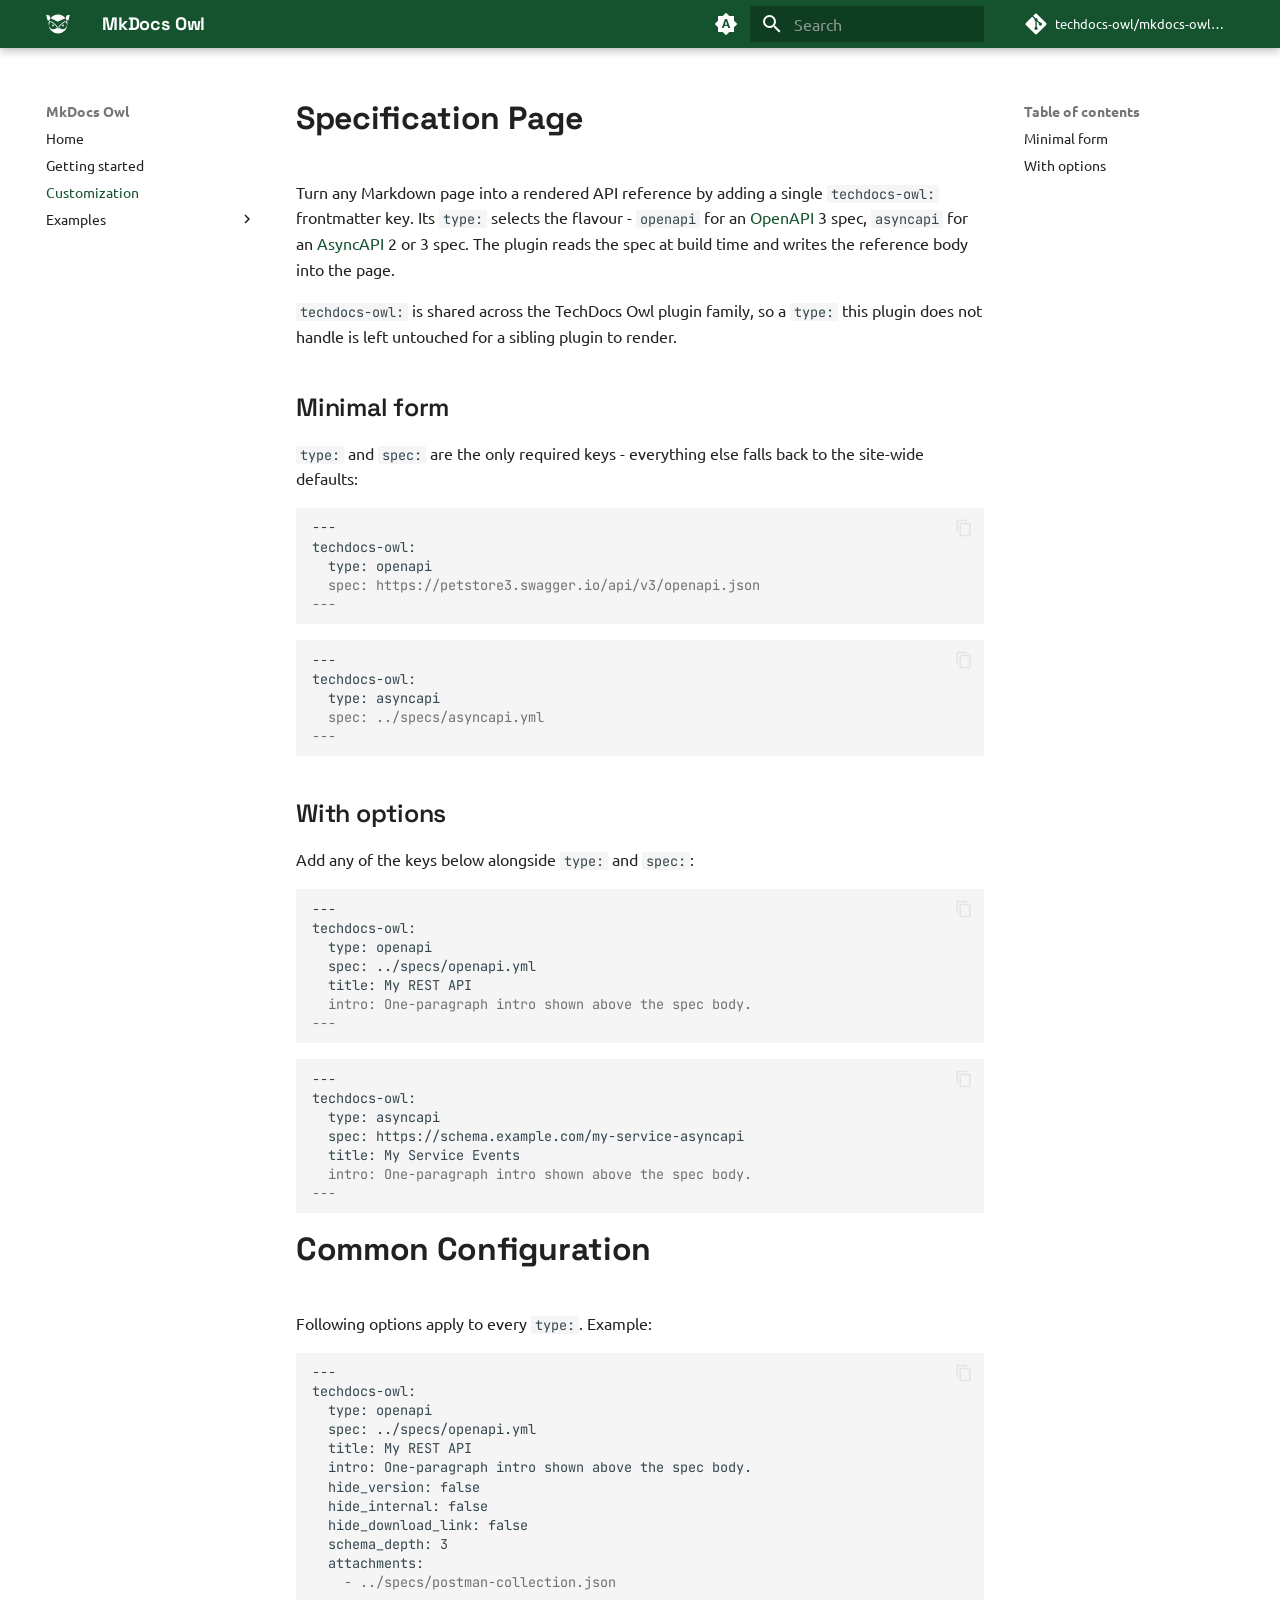
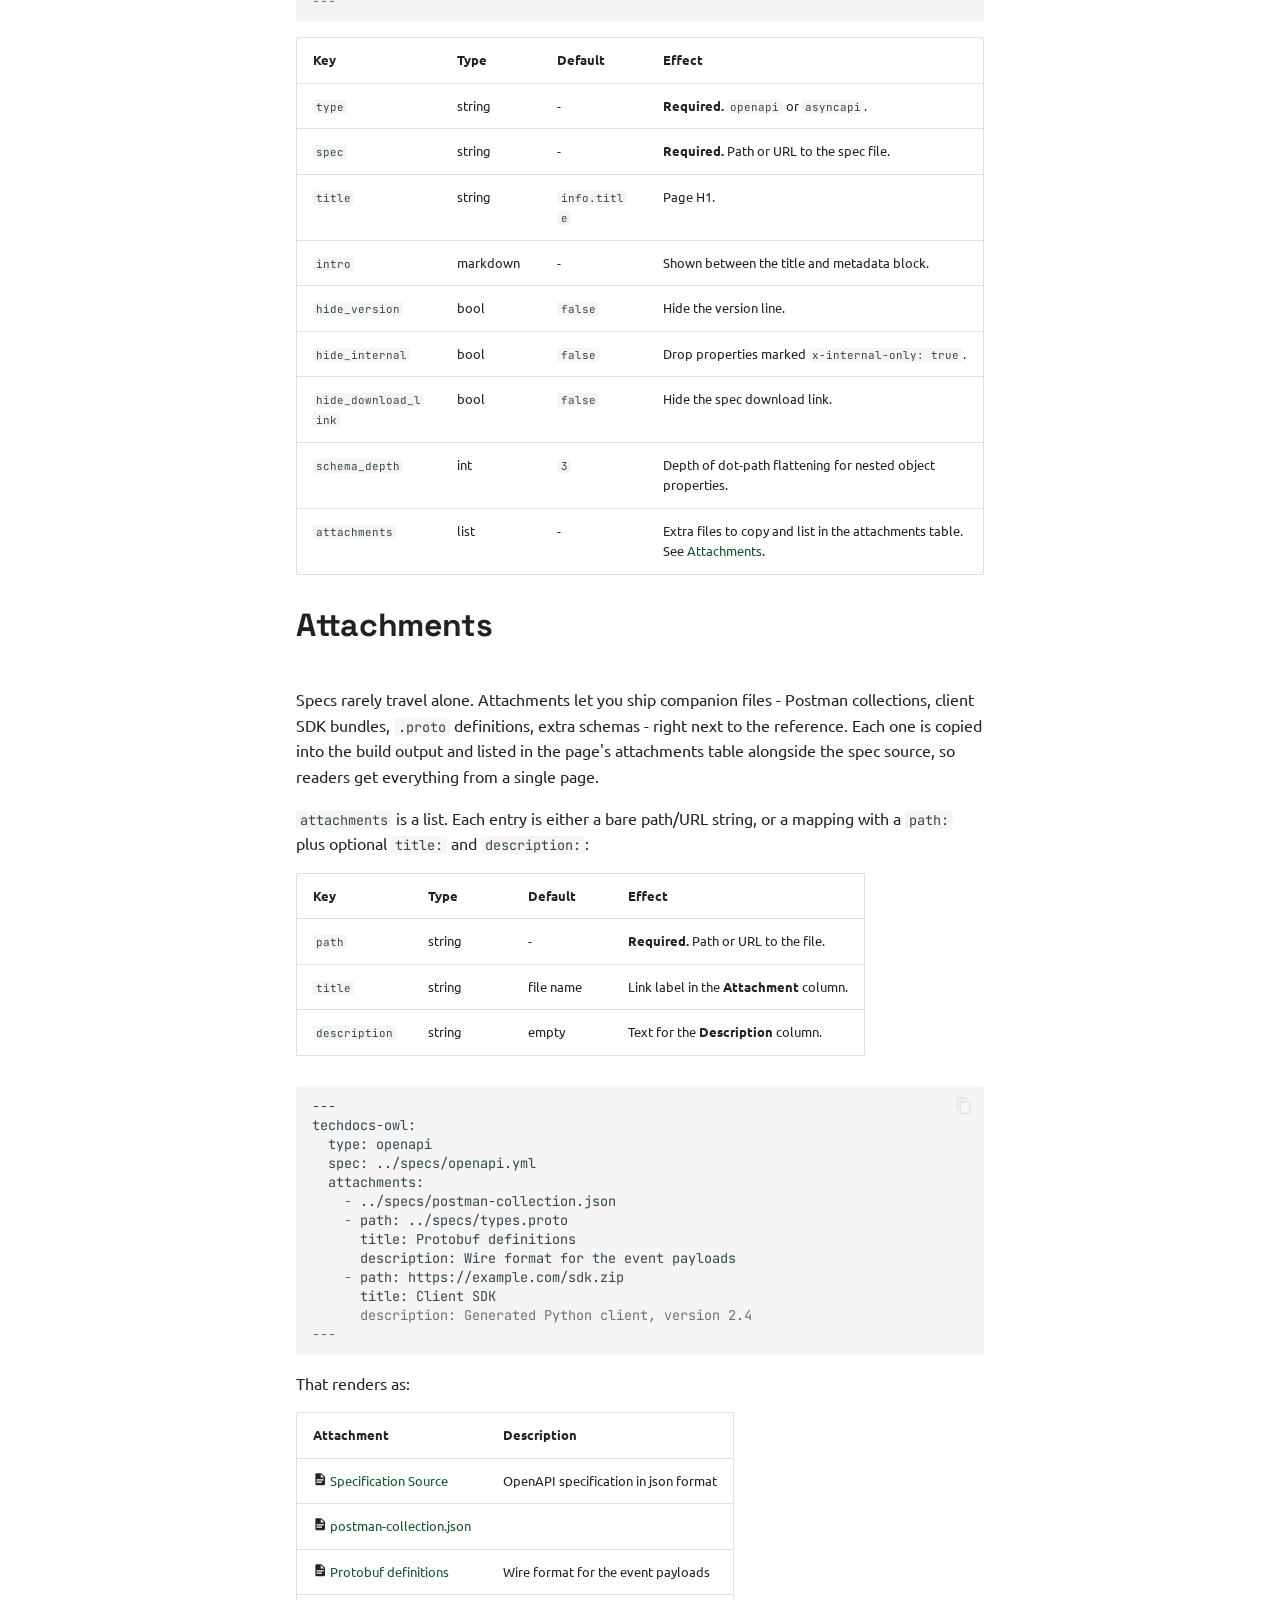
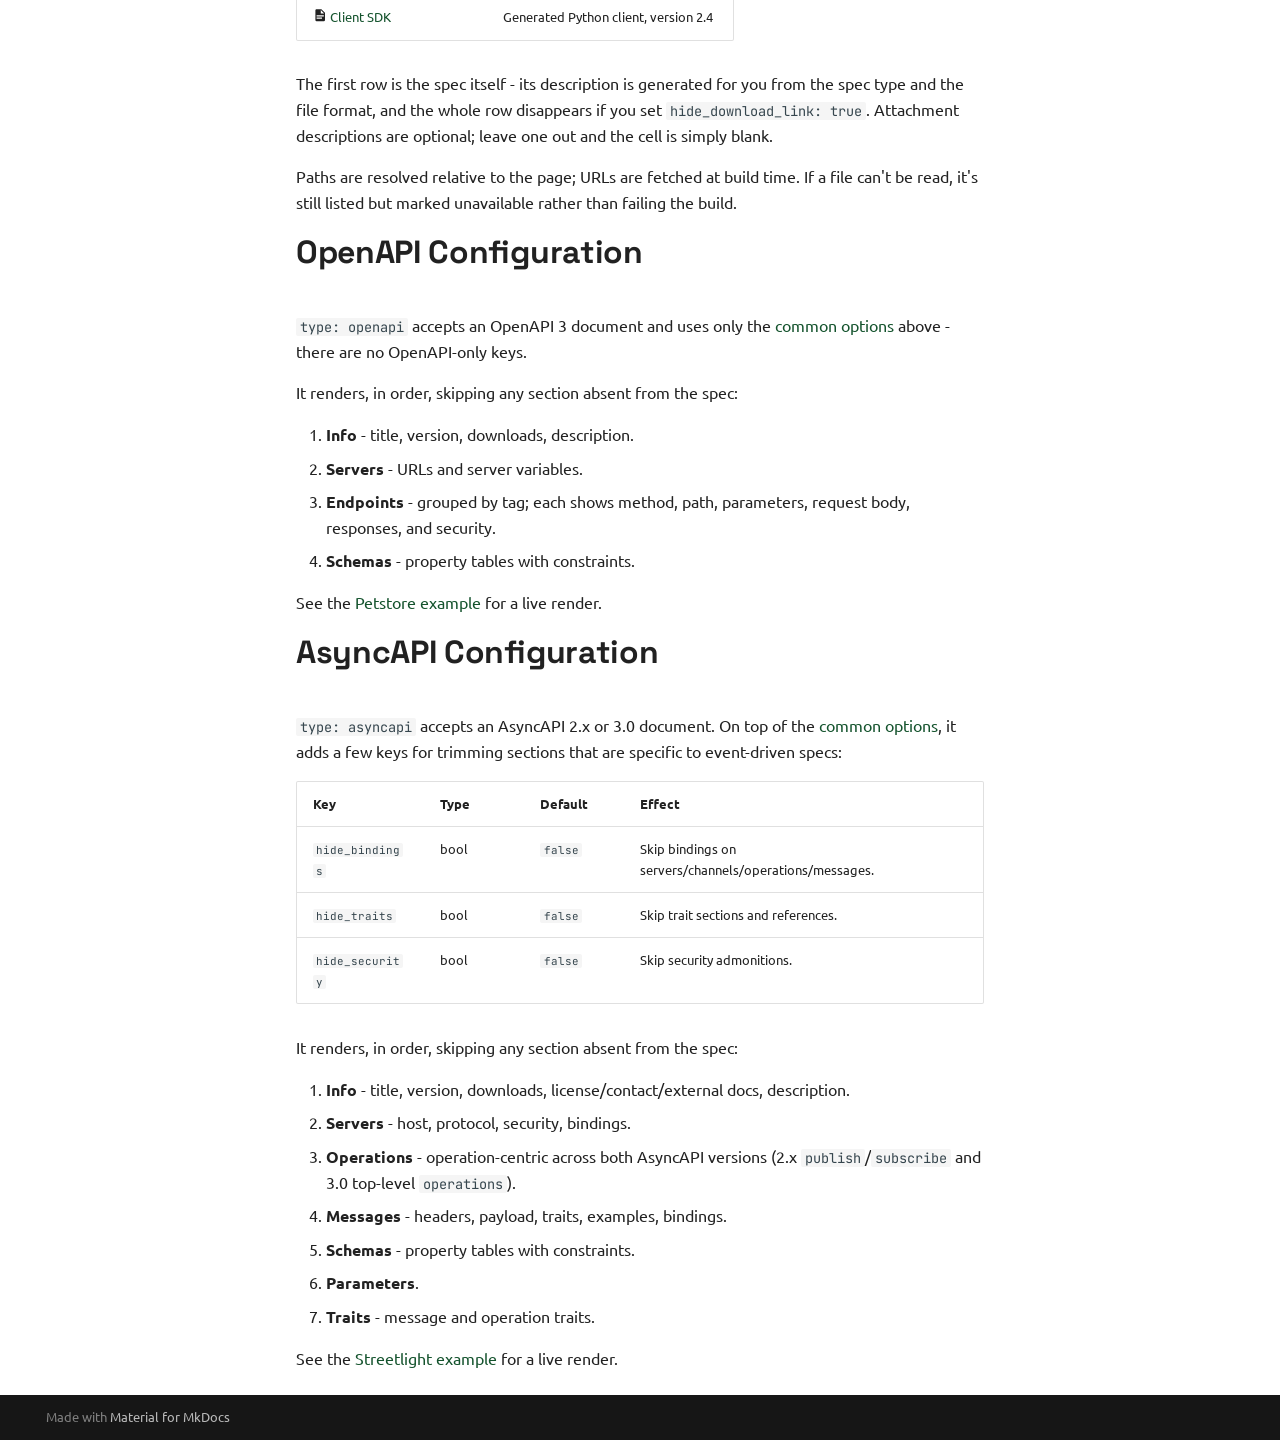
==== customization/index.html @ b9779c20 "Deployed 8db5f52 with MkDocs version: 1.6.1" ====
<!doctype html>
<html lang="en" class="no-js">
  <head>
    
      <meta charset="utf-8">
      <meta name="viewport" content="width=device-width,initial-scale=1">
      
        <meta name="description" content="Techdocs Owl plugin form MkDocs that renders AsyncAPI and OpenAPI specs into reference pages at build time.">
      
      
      
        <link rel="canonical" href="https://techdocs-owl.github.io/mkdocs-owl-api/customization/">
      
      
        <link rel="prev" href="../getting-started/">
      
      
        <link rel="next" href="../examples/streetlight/">
      
      
        
      
      
      <link rel="icon" href="../assets/icon.svg">
      <meta name="generator" content="mkdocs-1.6.1, mkdocs-material-9.7.7">
    
    
      
        <title>Customization - MkDocs Owl</title>
      
    
    
      <link rel="stylesheet" href="../assets/stylesheets/main.ec1eaa64.min.css">
      
        
        <link rel="stylesheet" href="../assets/stylesheets/palette.ab4e12ef.min.css">
      
      


    
    
      
    
    
      
        
        
        <link rel="preconnect" href="https://fonts.gstatic.com" crossorigin>
        <link rel="stylesheet" href="https://fonts.googleapis.com/css?family=Ubuntu:300,300i,400,400i,700,700i%7CJetBrains+Mono:400,400i,700,700i&display=fallback">
        <style>:root{--md-text-font:"Ubuntu";--md-code-font:"JetBrains Mono"}</style>
      
    
    
      <link rel="stylesheet" href="../stylesheets/extra.css">
    
      <link rel="stylesheet" href="../assets/techdocs-owl-api.css">
    
    <script>__md_scope=new URL("..",location),__md_hash=e=>[...e].reduce(((e,_)=>(e<<5)-e+_.charCodeAt(0)),0),__md_get=(e,_=localStorage,t=__md_scope)=>JSON.parse(_.getItem(t.pathname+"."+e)),__md_set=(e,_,t=localStorage,a=__md_scope)=>{try{t.setItem(a.pathname+"."+e,JSON.stringify(_))}catch(e){}}</script>
    
      

    
    
  </head>
  
  
    
    
      
    
    
    
    
    <body dir="ltr" data-md-color-scheme="default" data-md-color-primary="indigo" data-md-color-accent="indigo">
  
    
    <input class="md-toggle" data-md-toggle="drawer" type="checkbox" id="__drawer" autocomplete="off">
    <input class="md-toggle" data-md-toggle="search" type="checkbox" id="__search" autocomplete="off">
    <label class="md-overlay" for="__drawer"></label>
    <div data-md-component="skip">
      
        
        <a href="#specification-page" class="md-skip">
          Skip to content
        </a>
      
    </div>
    <div data-md-component="announce">
      
    </div>
    
    
      

  

<header class="md-header md-header--shadow" data-md-component="header">
  <nav class="md-header__inner md-grid" aria-label="Header">
    <a href=".." title="MkDocs Owl" class="md-header__button md-logo" aria-label="MkDocs Owl" data-md-component="logo">
      
  <img src="../assets/icon-white.svg" alt="logo">

    </a>
    <label class="md-header__button md-icon" for="__drawer">
      
      <svg xmlns="http://www.w3.org/2000/svg" viewBox="0 0 24 24"><path d="M3 6h18v2H3zm0 5h18v2H3zm0 5h18v2H3z"/></svg>
    </label>
    <div class="md-header__title" data-md-component="header-title">
      <div class="md-header__ellipsis">
        <div class="md-header__topic">
          <span class="md-ellipsis">
            MkDocs Owl
          </span>
        </div>
        <div class="md-header__topic" data-md-component="header-topic">
          <span class="md-ellipsis">
            
              Customization
            
          </span>
        </div>
      </div>
    </div>
    
      
        <form class="md-header__option" data-md-component="palette">
  
    
    
    
    <input class="md-option" data-md-color-media="(prefers-color-scheme)" data-md-color-scheme="default" data-md-color-primary="indigo" data-md-color-accent="indigo"  aria-label="Switch to light mode"  type="radio" name="__palette" id="__palette_0">
    
      <label class="md-header__button md-icon" title="Switch to light mode" for="__palette_1" hidden>
        <svg xmlns="http://www.w3.org/2000/svg" viewBox="0 0 24 24"><path d="m14.3 16-.7-2h-3.2l-.7 2H7.8L11 7h2l3.2 9zM20 8.69V4h-4.69L12 .69 8.69 4H4v4.69L.69 12 4 15.31V20h4.69L12 23.31 15.31 20H20v-4.69L23.31 12zm-9.15 3.96h2.3L12 9z"/></svg>
      </label>
    
  
    
    
    
    <input class="md-option" data-md-color-media="(prefers-color-scheme: light)" data-md-color-scheme="default" data-md-color-primary="custom" data-md-color-accent="custom"  aria-label="Switch to dark mode"  type="radio" name="__palette" id="__palette_1">
    
      <label class="md-header__button md-icon" title="Switch to dark mode" for="__palette_2" hidden>
        <svg xmlns="http://www.w3.org/2000/svg" viewBox="0 0 24 24"><path d="m17.75 4.09-2.53 1.94.91 3.06-2.63-1.81-2.63 1.81.91-3.06-2.53-1.94L12.44 4l1.06-3 1.06 3zm3.5 6.91-1.64 1.25.59 1.98-1.7-1.17-1.7 1.17.59-1.98L15.75 11l2.06-.05L18.5 9l.69 1.95zm-2.28 4.95c.83-.08 1.72 1.1 1.19 1.85-.32.45-.66.87-1.08 1.27C15.17 23 8.84 23 4.94 19.07c-3.91-3.9-3.91-10.24 0-14.14.4-.4.82-.76 1.27-1.08.75-.53 1.93.36 1.85 1.19-.27 2.86.69 5.83 2.89 8.02a9.96 9.96 0 0 0 8.02 2.89m-1.64 2.02a12.08 12.08 0 0 1-7.8-3.47c-2.17-2.19-3.33-5-3.49-7.82-2.81 3.14-2.7 7.96.31 10.98 3.02 3.01 7.84 3.12 10.98.31"/></svg>
      </label>
    
  
    
    
    
    <input class="md-option" data-md-color-media="(prefers-color-scheme: dark)" data-md-color-scheme="slate" data-md-color-primary="custom" data-md-color-accent="custom"  aria-label="Switch to system preference"  type="radio" name="__palette" id="__palette_2">
    
      <label class="md-header__button md-icon" title="Switch to system preference" for="__palette_0" hidden>
        <svg xmlns="http://www.w3.org/2000/svg" viewBox="0 0 24 24"><path d="M12 7a5 5 0 0 1 5 5 5 5 0 0 1-5 5 5 5 0 0 1-5-5 5 5 0 0 1 5-5m0 2a3 3 0 0 0-3 3 3 3 0 0 0 3 3 3 3 0 0 0 3-3 3 3 0 0 0-3-3m0-7 2.39 3.42C13.65 5.15 12.84 5 12 5s-1.65.15-2.39.42zM3.34 7l4.16-.35A7.2 7.2 0 0 0 5.94 8.5c-.44.74-.69 1.5-.83 2.29zm.02 10 1.76-3.77a7.131 7.131 0 0 0 2.38 4.14zM20.65 7l-1.77 3.79a7.02 7.02 0 0 0-2.38-4.15zm-.01 10-4.14.36c.59-.51 1.12-1.14 1.54-1.86.42-.73.69-1.5.83-2.29zM12 22l-2.41-3.44c.74.27 1.55.44 2.41.44.82 0 1.63-.17 2.37-.44z"/></svg>
      </label>
    
  
</form>
      
    
    
      <script>var palette=__md_get("__palette");if(palette&&palette.color){if("(prefers-color-scheme)"===palette.color.media){var media=matchMedia("(prefers-color-scheme: light)"),input=document.querySelector(media.matches?"[data-md-color-media='(prefers-color-scheme: light)']":"[data-md-color-media='(prefers-color-scheme: dark)']");palette.color.media=input.getAttribute("data-md-color-media"),palette.color.scheme=input.getAttribute("data-md-color-scheme"),palette.color.primary=input.getAttribute("data-md-color-primary"),palette.color.accent=input.getAttribute("data-md-color-accent")}for(var[key,value]of Object.entries(palette.color))document.body.setAttribute("data-md-color-"+key,value)}</script>
    
    
    
      
      
        <label class="md-header__button md-icon" for="__search">
          
          <svg xmlns="http://www.w3.org/2000/svg" viewBox="0 0 24 24"><path d="M9.5 3A6.5 6.5 0 0 1 16 9.5c0 1.61-.59 3.09-1.56 4.23l.27.27h.79l5 5-1.5 1.5-5-5v-.79l-.27-.27A6.52 6.52 0 0 1 9.5 16 6.5 6.5 0 0 1 3 9.5 6.5 6.5 0 0 1 9.5 3m0 2C7 5 5 7 5 9.5S7 14 9.5 14 14 12 14 9.5 12 5 9.5 5"/></svg>
        </label>
        <div class="md-search" data-md-component="search" role="dialog">
  <label class="md-search__overlay" for="__search"></label>
  <div class="md-search__inner" role="search">
    <form class="md-search__form" name="search">
      <input type="text" class="md-search__input" name="query" aria-label="Search" placeholder="Search" autocapitalize="off" autocorrect="off" autocomplete="off" spellcheck="false" data-md-component="search-query" required>
      <label class="md-search__icon md-icon" for="__search">
        
        <svg xmlns="http://www.w3.org/2000/svg" viewBox="0 0 24 24"><path d="M9.5 3A6.5 6.5 0 0 1 16 9.5c0 1.61-.59 3.09-1.56 4.23l.27.27h.79l5 5-1.5 1.5-5-5v-.79l-.27-.27A6.52 6.52 0 0 1 9.5 16 6.5 6.5 0 0 1 3 9.5 6.5 6.5 0 0 1 9.5 3m0 2C7 5 5 7 5 9.5S7 14 9.5 14 14 12 14 9.5 12 5 9.5 5"/></svg>
        
        <svg xmlns="http://www.w3.org/2000/svg" viewBox="0 0 24 24"><path d="M20 11v2H8l5.5 5.5-1.42 1.42L4.16 12l7.92-7.92L13.5 5.5 8 11z"/></svg>
      </label>
      <nav class="md-search__options" aria-label="Search">
        
        <button type="reset" class="md-search__icon md-icon" title="Clear" aria-label="Clear" tabindex="-1">
          
          <svg xmlns="http://www.w3.org/2000/svg" viewBox="0 0 24 24"><path d="M19 6.41 17.59 5 12 10.59 6.41 5 5 6.41 10.59 12 5 17.59 6.41 19 12 13.41 17.59 19 19 17.59 13.41 12z"/></svg>
        </button>
      </nav>
      
    </form>
    <div class="md-search__output">
      <div class="md-search__scrollwrap" tabindex="0" data-md-scrollfix>
        <div class="md-search-result" data-md-component="search-result">
          <div class="md-search-result__meta">
            Initializing search
          </div>
          <ol class="md-search-result__list" role="presentation"></ol>
        </div>
      </div>
    </div>
  </div>
</div>
      
    
    
      <div class="md-header__source">
        <a href="https://github.com/techdocs-owl/mkdocs-owl-api" title="Go to repository" class="md-source" data-md-component="source">
  <div class="md-source__icon md-icon">
    
    <svg xmlns="http://www.w3.org/2000/svg" viewBox="0 0 448 512"><!--! Font Awesome Free 7.1.0 by @fontawesome - https://fontawesome.com License - https://fontawesome.com/license/free (Icons: CC BY 4.0, Fonts: SIL OFL 1.1, Code: MIT License) Copyright 2025 Fonticons, Inc.--><path d="M439.6 236.1 244 40.5c-5.4-5.5-12.8-8.5-20.4-8.5s-15 3-20.4 8.4L162.5 81l51.5 51.5c27.1-9.1 52.7 16.8 43.4 43.7l49.7 49.7c34.2-11.8 61.2 31 35.5 56.7-26.5 26.5-70.2-2.9-56-37.3L240.3 199v121.9c25.3 12.5 22.3 41.8 9.1 55-6.4 6.4-15.2 10.1-24.3 10.1s-17.8-3.6-24.3-10.1c-17.6-17.6-11.1-46.9 11.2-56v-123c-20.8-8.5-24.6-30.7-18.6-45L142.6 101 8.5 235.1C3 240.6 0 247.9 0 255.5s3 15 8.5 20.4l195.6 195.7c5.4 5.4 12.7 8.4 20.4 8.4s15-3 20.4-8.4l194.7-194.7c5.4-5.4 8.4-12.8 8.4-20.4s-3-15-8.4-20.4"/></svg>
  </div>
  <div class="md-source__repository">
    techdocs-owl/mkdocs-owl-api
  </div>
</a>
      </div>
    
  </nav>
  
</header>
    
    <div class="md-container" data-md-component="container">
      
      
        
          
        
      
      <main class="md-main" data-md-component="main">
        <div class="md-main__inner md-grid">
          
            
              
              <div class="md-sidebar md-sidebar--primary" data-md-component="sidebar" data-md-type="navigation" >
                <div class="md-sidebar__scrollwrap">
                  <div class="md-sidebar__inner">
                    



<nav class="md-nav md-nav--primary" aria-label="Navigation" data-md-level="0">
  <label class="md-nav__title" for="__drawer">
    <a href=".." title="MkDocs Owl" class="md-nav__button md-logo" aria-label="MkDocs Owl" data-md-component="logo">
      
  <img src="../assets/icon-white.svg" alt="logo">

    </a>
    MkDocs Owl
  </label>
  
    <div class="md-nav__source">
      <a href="https://github.com/techdocs-owl/mkdocs-owl-api" title="Go to repository" class="md-source" data-md-component="source">
  <div class="md-source__icon md-icon">
    
    <svg xmlns="http://www.w3.org/2000/svg" viewBox="0 0 448 512"><!--! Font Awesome Free 7.1.0 by @fontawesome - https://fontawesome.com License - https://fontawesome.com/license/free (Icons: CC BY 4.0, Fonts: SIL OFL 1.1, Code: MIT License) Copyright 2025 Fonticons, Inc.--><path d="M439.6 236.1 244 40.5c-5.4-5.5-12.8-8.5-20.4-8.5s-15 3-20.4 8.4L162.5 81l51.5 51.5c27.1-9.1 52.7 16.8 43.4 43.7l49.7 49.7c34.2-11.8 61.2 31 35.5 56.7-26.5 26.5-70.2-2.9-56-37.3L240.3 199v121.9c25.3 12.5 22.3 41.8 9.1 55-6.4 6.4-15.2 10.1-24.3 10.1s-17.8-3.6-24.3-10.1c-17.6-17.6-11.1-46.9 11.2-56v-123c-20.8-8.5-24.6-30.7-18.6-45L142.6 101 8.5 235.1C3 240.6 0 247.9 0 255.5s3 15 8.5 20.4l195.6 195.7c5.4 5.4 12.7 8.4 20.4 8.4s15-3 20.4-8.4l194.7-194.7c5.4-5.4 8.4-12.8 8.4-20.4s-3-15-8.4-20.4"/></svg>
  </div>
  <div class="md-source__repository">
    techdocs-owl/mkdocs-owl-api
  </div>
</a>
    </div>
  
  <ul class="md-nav__list" data-md-scrollfix>
    
      
      
  
  
  
  
    <li class="md-nav__item">
      <a href=".." class="md-nav__link">
        
  
  
  <span class="md-ellipsis">
    
  
    Home
  

    
  </span>
  
  

      </a>
    </li>
  

    
      
      
  
  
  
  
    <li class="md-nav__item">
      <a href="../getting-started/" class="md-nav__link">
        
  
  
  <span class="md-ellipsis">
    
  
    Getting started
  

    
  </span>
  
  

      </a>
    </li>
  

    
      
      
  
  
    
  
  
  
    <li class="md-nav__item md-nav__item--active">
      
      <input class="md-nav__toggle md-toggle" type="checkbox" id="__toc">
      
      
        
      
      
        <label class="md-nav__link md-nav__link--active" for="__toc">
          
  
  
  <span class="md-ellipsis">
    
  
    Customization
  

    
  </span>
  
  

          <span class="md-nav__icon md-icon"></span>
        </label>
      
      <a href="./" class="md-nav__link md-nav__link--active">
        
  
  
  <span class="md-ellipsis">
    
  
    Customization
  

    
  </span>
  
  

      </a>
      
        

<nav class="md-nav md-nav--secondary" aria-label="Table of contents">
  
  
  
    
  
  
    <label class="md-nav__title" for="__toc">
      <span class="md-nav__icon md-icon"></span>
      Table of contents
    </label>
    <ul class="md-nav__list" data-md-component="toc" data-md-scrollfix>
      
        <li class="md-nav__item">
  <a href="#minimal-form" class="md-nav__link">
    <span class="md-ellipsis">
      
        Minimal form
      
    </span>
  </a>
  
</li>
      
        <li class="md-nav__item">
  <a href="#with-options" class="md-nav__link">
    <span class="md-ellipsis">
      
        With options
      
    </span>
  </a>
  
</li>
      
    </ul>
  
</nav>
      
    </li>
  

    
      
      
  
  
  
  
    
    
    
    
    
    <li class="md-nav__item md-nav__item--nested">
      
        
        
        <input class="md-nav__toggle md-toggle " type="checkbox" id="__nav_4" >
        
          
          <label class="md-nav__link" for="__nav_4" id="__nav_4_label" tabindex="0">
            
  
  
  <span class="md-ellipsis">
    
  
    Examples
  

    
  </span>
  
  

            <span class="md-nav__icon md-icon"></span>
          </label>
        
        <nav class="md-nav" data-md-level="1" aria-labelledby="__nav_4_label" aria-expanded="false">
          <label class="md-nav__title" for="__nav_4">
            <span class="md-nav__icon md-icon"></span>
            
  
    Examples
  

          </label>
          <ul class="md-nav__list" data-md-scrollfix>
            
              
                
  
  
  
  
    <li class="md-nav__item">
      <a href="../examples/streetlight/" class="md-nav__link">
        
  
  
  <span class="md-ellipsis">
    
  
    Streetlight (AsyncAPI)
  

    
  </span>
  
  

      </a>
    </li>
  

              
            
              
                
  
  
  
  
    <li class="md-nav__item">
      <a href="../examples/petstore/" class="md-nav__link">
        
  
  
  <span class="md-ellipsis">
    
  
    Petstore (OpenAPI)
  

    
  </span>
  
  

      </a>
    </li>
  

              
            
          </ul>
        </nav>
      
    </li>
  

    
  </ul>
</nav>
                  </div>
                </div>
              </div>
            
            
              
              <div class="md-sidebar md-sidebar--secondary" data-md-component="sidebar" data-md-type="toc" >
                <div class="md-sidebar__scrollwrap">
                  <div class="md-sidebar__inner">
                    

<nav class="md-nav md-nav--secondary" aria-label="Table of contents">
  
  
  
    
  
  
    <label class="md-nav__title" for="__toc">
      <span class="md-nav__icon md-icon"></span>
      Table of contents
    </label>
    <ul class="md-nav__list" data-md-component="toc" data-md-scrollfix>
      
        <li class="md-nav__item">
  <a href="#minimal-form" class="md-nav__link">
    <span class="md-ellipsis">
      
        Minimal form
      
    </span>
  </a>
  
</li>
      
        <li class="md-nav__item">
  <a href="#with-options" class="md-nav__link">
    <span class="md-ellipsis">
      
        With options
      
    </span>
  </a>
  
</li>
      
    </ul>
  
</nav>
                  </div>
                </div>
              </div>
            
          
          
            <div class="md-content" data-md-component="content">
              
              <article class="md-content__inner md-typeset">
                
                  


  
  


<h1 id="specification-page">Specification Page<a class="headerlink" href="#specification-page" title="Permanent link">&para;</a></h1>
<p>Turn any Markdown page into a rendered API reference by adding a single
<code>techdocs-owl:</code> frontmatter key. Its <code>type:</code> selects the flavour - <code>openapi</code>
for an <a href="https://www.openapis.org">OpenAPI</a> 3 spec, <code>asyncapi</code> for an
<a href="https://www.asyncapi.com">AsyncAPI</a> 2 or 3 spec. The plugin reads the spec at
build time and writes the reference body into the page.</p>
<p><code>techdocs-owl:</code> is shared across the TechDocs Owl plugin family, so a <code>type:</code>
this plugin does not handle is left untouched for a sibling plugin to render.</p>
<h2 id="minimal-form">Minimal form<a class="headerlink" href="#minimal-form" title="Permanent link">&para;</a></h2>
<p><code>type:</code> and <code>spec:</code> are the only required keys - everything else falls back to
the site-wide defaults:</p>
<div class="language-markdown highlight"><pre><span></span><code><span id="__span-0-1"><a id="__codelineno-0-1" name="__codelineno-0-1" href="#__codelineno-0-1"></a>---
</span><span id="__span-0-2"><a id="__codelineno-0-2" name="__codelineno-0-2" href="#__codelineno-0-2"></a>techdocs-owl:
</span><span id="__span-0-3"><a id="__codelineno-0-3" name="__codelineno-0-3" href="#__codelineno-0-3"></a>  type: openapi
</span><span id="__span-0-4"><a id="__codelineno-0-4" name="__codelineno-0-4" href="#__codelineno-0-4"></a><span class="gu">  spec: https://petstore3.swagger.io/api/v3/openapi.json</span>
</span><span id="__span-0-5"><a id="__codelineno-0-5" name="__codelineno-0-5" href="#__codelineno-0-5"></a><span class="gu">---</span>
</span></code></pre></div>
<div class="language-markdown highlight"><pre><span></span><code><span id="__span-1-1"><a id="__codelineno-1-1" name="__codelineno-1-1" href="#__codelineno-1-1"></a>---
</span><span id="__span-1-2"><a id="__codelineno-1-2" name="__codelineno-1-2" href="#__codelineno-1-2"></a>techdocs-owl:
</span><span id="__span-1-3"><a id="__codelineno-1-3" name="__codelineno-1-3" href="#__codelineno-1-3"></a>  type: asyncapi
</span><span id="__span-1-4"><a id="__codelineno-1-4" name="__codelineno-1-4" href="#__codelineno-1-4"></a><span class="gu">  spec: ../specs/asyncapi.yml</span>
</span><span id="__span-1-5"><a id="__codelineno-1-5" name="__codelineno-1-5" href="#__codelineno-1-5"></a><span class="gu">---</span>
</span></code></pre></div>
<h2 id="with-options">With options<a class="headerlink" href="#with-options" title="Permanent link">&para;</a></h2>
<p>Add any of the keys below alongside <code>type:</code> and <code>spec:</code>:</p>
<div class="language-markdown highlight"><pre><span></span><code><span id="__span-2-1"><a id="__codelineno-2-1" name="__codelineno-2-1" href="#__codelineno-2-1"></a>---
</span><span id="__span-2-2"><a id="__codelineno-2-2" name="__codelineno-2-2" href="#__codelineno-2-2"></a>techdocs-owl:
</span><span id="__span-2-3"><a id="__codelineno-2-3" name="__codelineno-2-3" href="#__codelineno-2-3"></a>  type: openapi
</span><span id="__span-2-4"><a id="__codelineno-2-4" name="__codelineno-2-4" href="#__codelineno-2-4"></a>  spec: ../specs/openapi.yml
</span><span id="__span-2-5"><a id="__codelineno-2-5" name="__codelineno-2-5" href="#__codelineno-2-5"></a>  title: My REST API
</span><span id="__span-2-6"><a id="__codelineno-2-6" name="__codelineno-2-6" href="#__codelineno-2-6"></a><span class="gu">  intro: One-paragraph intro shown above the spec body.</span>
</span><span id="__span-2-7"><a id="__codelineno-2-7" name="__codelineno-2-7" href="#__codelineno-2-7"></a><span class="gu">---</span>
</span></code></pre></div>
<div class="language-markdown highlight"><pre><span></span><code><span id="__span-3-1"><a id="__codelineno-3-1" name="__codelineno-3-1" href="#__codelineno-3-1"></a>---
</span><span id="__span-3-2"><a id="__codelineno-3-2" name="__codelineno-3-2" href="#__codelineno-3-2"></a>techdocs-owl:
</span><span id="__span-3-3"><a id="__codelineno-3-3" name="__codelineno-3-3" href="#__codelineno-3-3"></a>  type: asyncapi
</span><span id="__span-3-4"><a id="__codelineno-3-4" name="__codelineno-3-4" href="#__codelineno-3-4"></a>  spec: https://schema.example.com/my-service-asyncapi
</span><span id="__span-3-5"><a id="__codelineno-3-5" name="__codelineno-3-5" href="#__codelineno-3-5"></a>  title: My Service Events
</span><span id="__span-3-6"><a id="__codelineno-3-6" name="__codelineno-3-6" href="#__codelineno-3-6"></a><span class="gu">  intro: One-paragraph intro shown above the spec body.</span>
</span><span id="__span-3-7"><a id="__codelineno-3-7" name="__codelineno-3-7" href="#__codelineno-3-7"></a><span class="gu">---</span>
</span></code></pre></div>
<h1 id="common-configuration">Common Configuration<a class="headerlink" href="#common-configuration" title="Permanent link">&para;</a></h1>
<p>Following options apply to every <code>type:</code>.
Example:</p>
<div class="language-markdown highlight"><pre><span></span><code><span id="__span-4-1"><a id="__codelineno-4-1" name="__codelineno-4-1" href="#__codelineno-4-1"></a>---
</span><span id="__span-4-2"><a id="__codelineno-4-2" name="__codelineno-4-2" href="#__codelineno-4-2"></a>techdocs-owl:
</span><span id="__span-4-3"><a id="__codelineno-4-3" name="__codelineno-4-3" href="#__codelineno-4-3"></a>  type: openapi
</span><span id="__span-4-4"><a id="__codelineno-4-4" name="__codelineno-4-4" href="#__codelineno-4-4"></a>  spec: ../specs/openapi.yml
</span><span id="__span-4-5"><a id="__codelineno-4-5" name="__codelineno-4-5" href="#__codelineno-4-5"></a>  title: My REST API
</span><span id="__span-4-6"><a id="__codelineno-4-6" name="__codelineno-4-6" href="#__codelineno-4-6"></a>  intro: One-paragraph intro shown above the spec body.
</span><span id="__span-4-7"><a id="__codelineno-4-7" name="__codelineno-4-7" href="#__codelineno-4-7"></a>  hide_version: false
</span><span id="__span-4-8"><a id="__codelineno-4-8" name="__codelineno-4-8" href="#__codelineno-4-8"></a>  hide_internal: false
</span><span id="__span-4-9"><a id="__codelineno-4-9" name="__codelineno-4-9" href="#__codelineno-4-9"></a>  hide_download_link: false
</span><span id="__span-4-10"><a id="__codelineno-4-10" name="__codelineno-4-10" href="#__codelineno-4-10"></a>  schema_depth: 3
</span><span id="__span-4-11"><a id="__codelineno-4-11" name="__codelineno-4-11" href="#__codelineno-4-11"></a>  attachments:
</span><span id="__span-4-12"><a id="__codelineno-4-12" name="__codelineno-4-12" href="#__codelineno-4-12"></a><span class="gu">    - ../specs/postman-collection.json</span>
</span><span id="__span-4-13"><a id="__codelineno-4-13" name="__codelineno-4-13" href="#__codelineno-4-13"></a><span class="gu">---</span>
</span></code></pre></div>
<table>
<thead>
<tr>
<th>Key</th>
<th>Type</th>
<th>Default</th>
<th>Effect</th>
</tr>
</thead>
<tbody>
<tr>
<td><code>type</code></td>
<td>string</td>
<td>-</td>
<td><strong>Required.</strong> <code>openapi</code> or <code>asyncapi</code>.</td>
</tr>
<tr>
<td><code>spec</code></td>
<td>string</td>
<td>-</td>
<td><strong>Required.</strong> Path or URL to the spec file.</td>
</tr>
<tr>
<td><code>title</code></td>
<td>string</td>
<td><code>info.title</code></td>
<td>Page H1.</td>
</tr>
<tr>
<td><code>intro</code></td>
<td>markdown</td>
<td>-</td>
<td>Shown between the title and metadata block.</td>
</tr>
<tr>
<td><code>hide_version</code></td>
<td>bool</td>
<td><code>false</code></td>
<td>Hide the version line.</td>
</tr>
<tr>
<td><code>hide_internal</code></td>
<td>bool</td>
<td><code>false</code></td>
<td>Drop properties marked <code>x-internal-only: true</code>.</td>
</tr>
<tr>
<td><code>hide_download_link</code></td>
<td>bool</td>
<td><code>false</code></td>
<td>Hide the spec download link.</td>
</tr>
<tr>
<td><code>schema_depth</code></td>
<td>int</td>
<td><code>3</code></td>
<td>Depth of dot-path flattening for nested object properties.</td>
</tr>
<tr>
<td><code>attachments</code></td>
<td>list</td>
<td>-</td>
<td>Extra files to copy and list in the attachments table. See <a href="#attachments">Attachments</a>.</td>
</tr>
</tbody>
</table>
<h1 id="attachments">Attachments<a class="headerlink" href="#attachments" title="Permanent link">&para;</a></h1>
<p>Specs rarely travel alone. Attachments let you ship companion files -
Postman collections, client SDK bundles, <code>.proto</code> definitions, extra
schemas - right next to the reference. Each one is copied into the build
output and listed in the page's attachments table alongside the spec
source, so readers get everything from a single page.</p>
<p><code>attachments</code> is a list. Each entry is either a bare path/URL string, or
a mapping with a <code>path:</code> plus optional <code>title:</code> and <code>description:</code>:</p>
<table>
<thead>
<tr>
<th>Key</th>
<th>Type</th>
<th>Default</th>
<th>Effect</th>
</tr>
</thead>
<tbody>
<tr>
<td><code>path</code></td>
<td>string</td>
<td>-</td>
<td><strong>Required.</strong> Path or URL to the file.</td>
</tr>
<tr>
<td><code>title</code></td>
<td>string</td>
<td>file name</td>
<td>Link label in the <strong>Attachment</strong> column.</td>
</tr>
<tr>
<td><code>description</code></td>
<td>string</td>
<td>empty</td>
<td>Text for the <strong>Description</strong> column.</td>
</tr>
</tbody>
</table>
<div class="language-markdown highlight"><pre><span></span><code><span id="__span-5-1"><a id="__codelineno-5-1" name="__codelineno-5-1" href="#__codelineno-5-1"></a>---
</span><span id="__span-5-2"><a id="__codelineno-5-2" name="__codelineno-5-2" href="#__codelineno-5-2"></a>techdocs-owl:
</span><span id="__span-5-3"><a id="__codelineno-5-3" name="__codelineno-5-3" href="#__codelineno-5-3"></a>  type: openapi
</span><span id="__span-5-4"><a id="__codelineno-5-4" name="__codelineno-5-4" href="#__codelineno-5-4"></a>  spec: ../specs/openapi.yml
</span><span id="__span-5-5"><a id="__codelineno-5-5" name="__codelineno-5-5" href="#__codelineno-5-5"></a>  attachments:
</span><span id="__span-5-6"><a id="__codelineno-5-6" name="__codelineno-5-6" href="#__codelineno-5-6"></a><span class="w">    </span><span class="k">-</span><span class="w"> </span>../specs/postman-collection.json
</span><span id="__span-5-7"><a id="__codelineno-5-7" name="__codelineno-5-7" href="#__codelineno-5-7"></a><span class="w">    </span><span class="k">-</span><span class="w"> </span>path: ../specs/types.proto
</span><span id="__span-5-8"><a id="__codelineno-5-8" name="__codelineno-5-8" href="#__codelineno-5-8"></a>      title: Protobuf definitions
</span><span id="__span-5-9"><a id="__codelineno-5-9" name="__codelineno-5-9" href="#__codelineno-5-9"></a>      description: Wire format for the event payloads
</span><span id="__span-5-10"><a id="__codelineno-5-10" name="__codelineno-5-10" href="#__codelineno-5-10"></a><span class="w">    </span><span class="k">-</span><span class="w"> </span>path: https://example.com/sdk.zip
</span><span id="__span-5-11"><a id="__codelineno-5-11" name="__codelineno-5-11" href="#__codelineno-5-11"></a>      title: Client SDK
</span><span id="__span-5-12"><a id="__codelineno-5-12" name="__codelineno-5-12" href="#__codelineno-5-12"></a><span class="gu">      description: Generated Python client, version 2.4</span>
</span><span id="__span-5-13"><a id="__codelineno-5-13" name="__codelineno-5-13" href="#__codelineno-5-13"></a><span class="gu">---</span>
</span></code></pre></div>
<p>That renders as:</p>
<table>
<thead>
<tr>
<th>Attachment</th>
<th>Description</th>
</tr>
</thead>
<tbody>
<tr>
<td><span class="twemoji"><svg xmlns="http://www.w3.org/2000/svg" viewBox="0 0 24 24"><path d="M13 9h5.5L13 3.5zM6 2h8l6 6v12a2 2 0 0 1-2 2H6a2 2 0 0 1-2-2V4c0-1.11.89-2 2-2m9 16v-2H6v2zm3-4v-2H6v2z"/></svg></span> <a href="#">Specification Source</a></td>
<td>OpenAPI specification in json format</td>
</tr>
<tr>
<td><span class="twemoji"><svg xmlns="http://www.w3.org/2000/svg" viewBox="0 0 24 24"><path d="M13 9h5.5L13 3.5zM6 2h8l6 6v12a2 2 0 0 1-2 2H6a2 2 0 0 1-2-2V4c0-1.11.89-2 2-2m9 16v-2H6v2zm3-4v-2H6v2z"/></svg></span> <a href="#">postman-collection.json</a></td>
<td></td>
</tr>
<tr>
<td><span class="twemoji"><svg xmlns="http://www.w3.org/2000/svg" viewBox="0 0 24 24"><path d="M13 9h5.5L13 3.5zM6 2h8l6 6v12a2 2 0 0 1-2 2H6a2 2 0 0 1-2-2V4c0-1.11.89-2 2-2m9 16v-2H6v2zm3-4v-2H6v2z"/></svg></span> <a href="#">Protobuf definitions</a></td>
<td>Wire format for the event payloads</td>
</tr>
<tr>
<td><span class="twemoji"><svg xmlns="http://www.w3.org/2000/svg" viewBox="0 0 24 24"><path d="M13 9h5.5L13 3.5zM6 2h8l6 6v12a2 2 0 0 1-2 2H6a2 2 0 0 1-2-2V4c0-1.11.89-2 2-2m9 16v-2H6v2zm3-4v-2H6v2z"/></svg></span> <a href="#">Client SDK</a></td>
<td>Generated Python client, version 2.4</td>
</tr>
</tbody>
</table>
<p>The first row is the spec itself - its description is generated for you
from the spec type and the file format, and the whole row disappears if
you set <code>hide_download_link: true</code>. Attachment descriptions are optional;
leave one out and the cell is simply blank.</p>
<p>Paths are resolved relative to the page; URLs are fetched at build time.
If a file can't be read, it's still listed but marked unavailable rather
than failing the build.</p>
<h1 id="openapi-configuration">OpenAPI Configuration<a class="headerlink" href="#openapi-configuration" title="Permanent link">&para;</a></h1>
<p><code>type: openapi</code> accepts an OpenAPI 3 document and uses only the
<a href="#common-configuration">common options</a> above - there are no OpenAPI-only keys.</p>
<p>It renders, in order, skipping any section absent from the spec:</p>
<ol>
<li><strong>Info</strong> - title, version, downloads, description.</li>
<li><strong>Servers</strong> - URLs and server variables.</li>
<li><strong>Endpoints</strong> - grouped by tag; each shows method, path, parameters,
   request body, responses, and security.</li>
<li><strong>Schemas</strong> - property tables with constraints.</li>
</ol>
<p>See the <a href="../examples/petstore/">Petstore example</a> for a live render.</p>
<h1 id="asyncapi-configuration">AsyncAPI Configuration<a class="headerlink" href="#asyncapi-configuration" title="Permanent link">&para;</a></h1>
<p><code>type: asyncapi</code> accepts an AsyncAPI 2.x or 3.0 document. On top
of the <a href="#common-configuration">common options</a>, it adds a few keys for
trimming sections that are specific to event-driven specs:</p>
<table>
<thead>
<tr>
<th>Key</th>
<th>Type</th>
<th>Default</th>
<th>Effect</th>
</tr>
</thead>
<tbody>
<tr>
<td><code>hide_bindings</code></td>
<td>bool</td>
<td><code>false</code></td>
<td>Skip bindings on servers/channels/operations/messages.</td>
</tr>
<tr>
<td><code>hide_traits</code></td>
<td>bool</td>
<td><code>false</code></td>
<td>Skip trait sections and references.</td>
</tr>
<tr>
<td><code>hide_security</code></td>
<td>bool</td>
<td><code>false</code></td>
<td>Skip security admonitions.</td>
</tr>
</tbody>
</table>
<p>It renders, in order, skipping any section absent from the spec:</p>
<ol>
<li><strong>Info</strong> - title, version, downloads, license/contact/external docs, description.</li>
<li><strong>Servers</strong> - host, protocol, security, bindings.</li>
<li><strong>Operations</strong> - operation-centric across both AsyncAPI versions
   (2.x <code>publish</code>/<code>subscribe</code> and 3.0 top-level <code>operations</code>).</li>
<li><strong>Messages</strong> - headers, payload, traits, examples, bindings.</li>
<li><strong>Schemas</strong> - property tables with constraints.</li>
<li><strong>Parameters</strong>.</li>
<li><strong>Traits</strong> - message and operation traits.</li>
</ol>
<p>See the <a href="../examples/streetlight/">Streetlight example</a> for a live render.</p>












                
              </article>
            </div>
          
          
<script>var target=document.getElementById(location.hash.slice(1));target&&target.name&&(target.checked=target.name.startsWith("__tabbed_"))</script>
        </div>
        
          <button type="button" class="md-top md-icon" data-md-component="top" hidden>
  
  <svg xmlns="http://www.w3.org/2000/svg" viewBox="0 0 24 24"><path d="M13 20h-2V8l-5.5 5.5-1.42-1.42L12 4.16l7.92 7.92-1.42 1.42L13 8z"/></svg>
  Back to top
</button>
        
      </main>
      
        <footer class="md-footer">
  
  <div class="md-footer-meta md-typeset">
    <div class="md-footer-meta__inner md-grid">
      <div class="md-copyright">
  
  
    Made with
    <a href="https://squidfunk.github.io/mkdocs-material/" target="_blank" rel="noopener">
      Material for MkDocs
    </a>
  
</div>
      
    </div>
  </div>
</footer>
      
    </div>
    <div class="md-dialog" data-md-component="dialog">
      <div class="md-dialog__inner md-typeset"></div>
    </div>
    
    
    
      
      
      <script id="__config" type="application/json">{"annotate": null, "base": "..", "features": ["navigation.instant", "navigation.tracking", "navigation.top", "content.code.copy", "toc.follow"], "search": "../assets/javascripts/workers/search.2c215733.min.js", "tags": null, "translations": {"clipboard.copied": "Copied to clipboard", "clipboard.copy": "Copy to clipboard", "search.result.more.one": "1 more on this page", "search.result.more.other": "# more on this page", "search.result.none": "No matching documents", "search.result.one": "1 matching document", "search.result.other": "# matching documents", "search.result.placeholder": "Type to start searching", "search.result.term.missing": "Missing", "select.version": "Select version"}, "version": null}</script>
    
    
      <script src="../assets/javascripts/bundle.d7400e89.min.js"></script>
      
    
  </body>
</html>
---- assets/stylesheets/main.ec1eaa64.min.css ----
@charset "UTF-8";html{-webkit-text-size-adjust:none;-moz-text-size-adjust:none;text-size-adjust:none;box-sizing:border-box}*,:after,:before{box-sizing:inherit}@media (prefers-reduced-motion){*,:after,:before{transition:none!important}}body{margin:0}a,button,input,label{-webkit-tap-highlight-color:transparent}a{color:inherit;text-decoration:none}hr{border:0;box-sizing:initial;display:block;height:.05rem;overflow:visible;padding:0}small{font-size:80%}sub,sup{line-height:1em}img{border-style:none}table{border-collapse:initial;border-spacing:0}td,th{font-weight:400;vertical-align:top}button{background:#0000;border:0;font-family:inherit;font-size:inherit;margin:0;padding:0}input{border:0;outline:none}:root{--md-primary-fg-color:#4051b5;--md-primary-fg-color--light:#5d6cc0;--md-primary-fg-color--dark:#303fa1;--md-primary-bg-color:#fff;--md-primary-bg-color--light:#ffffffb3;--md-accent-fg-color:#526cfe;--md-accent-fg-color--transparent:#526cfe1a;--md-accent-bg-color:#fff;--md-accent-bg-color--light:#ffffffb3}[data-md-color-scheme=default]{color-scheme:light}[data-md-color-scheme=default] img[src$="#gh-dark-mode-only"],[data-md-color-scheme=default] img[src$="#only-dark"]{display:none}:root,[data-md-color-scheme=default]{--md-hue:225deg;--md-default-fg-color:#000000de;--md-default-fg-color--light:#0000008a;--md-default-fg-color--lighter:#00000052;--md-default-fg-color--lightest:#00000012;--md-default-bg-color:#fff;--md-default-bg-color--light:#ffffffb3;--md-default-bg-color--lighter:#ffffff4d;--md-default-bg-color--lightest:#ffffff1f;--md-code-fg-color:#36464e;--md-code-bg-color:#f5f5f5;--md-code-bg-color--light:#f5f5f5b3;--md-code-bg-color--lighter:#f5f5f54d;--md-code-hl-color:#4287ff;--md-code-hl-color--light:#4287ff1a;--md-code-hl-number-color:#d52a2a;--md-code-hl-special-color:#db1457;--md-code-hl-function-color:#a846b9;--md-code-hl-constant-color:#6e59d9;--md-code-hl-keyword-color:#3f6ec6;--md-code-hl-string-color:#1c7d4d;--md-code-hl-name-color:var(--md-code-fg-color);--md-code-hl-operator-color:var(--md-default-fg-color--light);--md-code-hl-punctuation-color:var(--md-default-fg-color--light);--md-code-hl-comment-color:var(--md-default-fg-color--light);--md-code-hl-generic-color:var(--md-default-fg-color--light);--md-code-hl-variable-color:var(--md-default-fg-color--light);--md-typeset-color:var(--md-default-fg-color);--md-typeset-a-color:var(--md-primary-fg-color);--md-typeset-del-color:#f5503d26;--md-typeset-ins-color:#0bd57026;--md-typeset-kbd-color:#fafafa;--md-typeset-kbd-accent-color:#fff;--md-typeset-kbd-border-color:#b8b8b8;--md-typeset-mark-color:#ffff0080;--md-typeset-table-color:#0000001f;--md-typeset-table-color--light:rgba(0,0,0,.035);--md-admonition-fg-color:var(--md-default-fg-color);--md-admonition-bg-color:var(--md-default-bg-color);--md-warning-fg-color:#000000de;--md-warning-bg-color:#ff9;--md-footer-fg-color:#fff;--md-footer-fg-color--light:#ffffffb3;--md-footer-fg-color--lighter:#ffffff73;--md-footer-bg-color:#000000de;--md-footer-bg-color--dark:#00000052;--md-shadow-z1:0 0.2rem 0.5rem #0000000d,0 0 0.05rem #0000001a;--md-shadow-z2:0 0.2rem 0.5rem #0000001a,0 0 0.05rem #00000040;--md-shadow-z3:0 0.2rem 0.5rem #0003,0 0 0.05rem #00000059}.md-icon svg{fill:currentcolor;display:block;height:1.2rem;width:1.2rem}body{-webkit-font-smoothing:antialiased;-moz-osx-font-smoothing:grayscale;--md-text-font-family:var(--md-text-font,_),-apple-system,BlinkMacSystemFont,Helvetica,Arial,sans-serif;--md-code-font-family:var(--md-code-font,_),SFMono-Regular,Consolas,Menlo,monospace}aside,body,input{font-feature-settings:"kern","liga";color:var(--md-typeset-color);font-family:var(--md-text-font-family)}code,kbd,pre{font-feature-settings:"kern";font-family:var(--md-code-font-family)}:root{--md-typeset-table-sort-icon:url('data:image/svg+xml;charset=utf-8,<svg xmlns="http://www.w3.org/2000/svg" viewBox="0 0 24 24"><path d="m18 21-4-4h3V7h-3l4-4 4 4h-3v10h3M2 19v-2h10v2M2 13v-2h7v2M2 7V5h4v2z"/></svg>');--md-typeset-table-sort-icon--asc:url('data:image/svg+xml;charset=utf-8,<svg xmlns="http://www.w3.org/2000/svg" viewBox="0 0 24 24"><path d="M19 17h3l-4 4-4-4h3V3h2M2 17h10v2H2M6 5v2H2V5m0 6h7v2H2z"/></svg>');--md-typeset-table-sort-icon--desc:url('data:image/svg+xml;charset=utf-8,<svg xmlns="http://www.w3.org/2000/svg" viewBox="0 0 24 24"><path d="M19 7h3l-4-4-4 4h3v14h2M2 17h10v2H2M6 5v2H2V5m0 6h7v2H2z"/></svg>')}.md-typeset{-webkit-print-color-adjust:exact;color-adjust:exact;font-size:.8rem;line-height:1.6;overflow-wrap:break-word}@media print{.md-typeset{font-size:.68rem}}.md-typeset blockquote,.md-typeset dl,.md-typeset figure,.md-typeset ol,.md-typeset pre,.md-typeset ul{margin-bottom:1em;margin-top:1em}.md-typeset h1{color:var(--md-default-fg-color--light);font-size:2em;line-height:1.3;margin:0 0 1.25em}.md-typeset h1,.md-typeset h2{font-weight:300;letter-spacing:-.01em}.md-typeset h2{font-size:1.5625em;line-height:1.4;margin:1.6em 0 .64em}.md-typeset h3{font-size:1.25em;font-weight:400;letter-spacing:-.01em;line-height:1.5;margin:1.6em 0 .8em}.md-typeset h2+h3{margin-top:.8em}.md-typeset h4{font-weight:700;letter-spacing:-.01em;margin:1em 0}.md-typeset h5,.md-typeset h6{color:var(--md-default-fg-color--light);font-size:.8em;font-weight:700;letter-spacing:-.01em;margin:1.25em 0}.md-typeset h5{text-transform:uppercase}.md-typeset h5 code{text-transform:none}.md-typeset hr{border-bottom:.05rem solid var(--md-default-fg-color--lightest);display:flow-root;margin:1.5em 0}.md-typeset a{color:var(--md-typeset-a-color);word-break:break-word}.md-typeset a,.md-typeset a:before{transition:color 125ms}.md-typeset a:focus,.md-typeset a:hover{color:var(--md-accent-fg-color)}.md-typeset a:focus code,.md-typeset a:hover code{background-color:var(--md-accent-fg-color--transparent);color:var(--md-accent-fg-color)}.md-typeset a code{color:var(--md-typeset-a-color)}.md-typeset a.focus-visible{outline-color:var(--md-accent-fg-color);outline-offset:.2rem}.md-typeset code,.md-typeset kbd,.md-typeset pre{color:var(--md-code-fg-color);direction:ltr;font-variant-ligatures:none;transition:background-color 125ms}@media print{.md-typeset code,.md-typeset kbd,.md-typeset pre{white-space:pre-wrap}}.md-typeset code{background-color:var(--md-code-bg-color);border-radius:.1rem;-webkit-box-decoration-break:clone;box-decoration-break:clone;font-size:.85em;padding:0 .2941176471em;transition:color 125ms,background-color 125ms;word-break:break-word}.md-typeset code:not(.focus-visible){-webkit-tap-highlight-color:transparent;outline:none}.md-typeset pre{display:flow-root;line-height:1.4;position:relative}.md-typeset pre>code{-webkit-box-decoration-break:slice;box-decoration-break:slice;box-shadow:none;display:block;margin:0;outline-color:var(--md-accent-fg-color);overflow:auto;padding:.7720588235em 1.1764705882em;scrollbar-color:var(--md-default-fg-color--lighter) #0000;scrollbar-width:thin;touch-action:auto;word-break:normal}.md-typeset pre>code:hover{scrollbar-color:var(--md-accent-fg-color) #0000}.md-typeset pre>code::-webkit-scrollbar{height:.2rem;width:.2rem}.md-typeset pre>code::-webkit-scrollbar-thumb{background-color:var(--md-default-fg-color--lighter)}.md-typeset pre>code::-webkit-scrollbar-thumb:hover{background-color:var(--md-accent-fg-color)}.md-typeset kbd{background-color:var(--md-typeset-kbd-color);border-radius:.1rem;box-shadow:0 .1rem 0 .05rem var(--md-typeset-kbd-border-color),0 .1rem 0 var(--md-typeset-kbd-border-color),0 -.1rem .2rem var(--md-typeset-kbd-accent-color) inset;color:var(--md-default-fg-color);display:inline-block;font-size:.75em;padding:0 .6666666667em;vertical-align:text-top;word-break:break-word}.md-typeset mark{background-color:var(--md-typeset-mark-color);-webkit-box-decoration-break:clone;box-decoration-break:clone;color:inherit;word-break:break-word}.md-typeset abbr{cursor:help;text-decoration:none}.md-typeset [data-preview],.md-typeset abbr{border-bottom:.05rem dotted var(--md-default-fg-color--light)}.md-typeset small{opacity:.75}[dir=ltr] .md-typeset sub,[dir=ltr] .md-typeset sup{margin-left:.078125em}[dir=rtl] .md-typeset sub,[dir=rtl] .md-typeset sup{margin-right:.078125em}[dir=ltr] .md-typeset blockquote{padding-left:.6rem}[dir=rtl] .md-typeset blockquote{padding-right:.6rem}[dir=ltr] .md-typeset blockquote{border-left:.2rem solid var(--md-default-fg-color--lighter)}[dir=rtl] .md-typeset blockquote{border-right:.2rem solid var(--md-default-fg-color--lighter)}.md-typeset blockquote{color:var(--md-default-fg-color--light);margin-left:0;margin-right:0}.md-typeset ul{list-style-type:disc}.md-typeset ul[type]{list-style-type:revert-layer}[dir=ltr] .md-typeset ol,[dir=ltr] .md-typeset ul{margin-left:.625em}[dir=rtl] .md-typeset ol,[dir=rtl] .md-typeset ul{margin-right:.625em}.md-typeset ol,.md-typeset ul{padding:0}.md-typeset ol:not([hidden]),.md-typeset ul:not([hidden]){display:flow-root}.md-typeset ol ol,.md-typeset ul ol{list-style-type:lower-alpha}.md-typeset ol ol ol,.md-typeset ul ol ol{list-style-type:lower-roman}.md-typeset ol ol ol ol,.md-typeset ul ol ol ol{list-style-type:upper-alpha}.md-typeset ol ol ol ol ol,.md-typeset ul ol ol ol ol{list-style-type:upper-roman}.md-typeset ol[type],.md-typeset ul[type]{list-style-type:revert-layer}[dir=ltr] .md-typeset ol li,[dir=ltr] .md-typeset ul li{margin-left:1.25em}[dir=rtl] .md-typeset ol li,[dir=rtl] .md-typeset ul li{margin-right:1.25em}.md-typeset ol li,.md-typeset ul li{margin-bottom:.5em}.md-typeset ol li blockquote,.md-typeset ol li p,.md-typeset ul li blockquote,.md-typeset ul li p{margin:.5em 0}.md-typeset ol li:last-child,.md-typeset ul li:last-child{margin-bottom:0}[dir=ltr] .md-typeset ol li ol,[dir=ltr] .md-typeset ol li ul,[dir=ltr] .md-typeset ul li ol,[dir=ltr] .md-typeset ul li ul{margin-left:.625em}[dir=rtl] .md-typeset ol li ol,[dir=rtl] .md-typeset ol li ul,[dir=rtl] .md-typeset ul li ol,[dir=rtl] .md-typeset ul li ul{margin-right:.625em}.md-typeset ol li ol,.md-typeset ol li ul,.md-typeset ul li ol,.md-typeset ul li ul{margin-bottom:.5em;margin-top:.5em}[dir=ltr] .md-typeset dd{margin-left:1.875em}[dir=rtl] .md-typeset dd{margin-right:1.875em}.md-typeset dd{margin-bottom:1.5em;margin-top:1em}.md-typeset img,.md-typeset svg,.md-typeset video{height:auto;max-width:100%}.md-typeset img[align=left]{margin:1em 1em 1em 0}.md-typeset img[align=right]{margin:1em 0 1em 1em}.md-typeset img[align]:only-child{margin-top:0}.md-typeset figure{display:flow-root;margin:1em auto;max-width:100%;text-align:center;width:fit-content}.md-typeset figure img{display:block;margin:0 auto}.md-typeset figcaption{font-style:italic;margin:1em auto;max-width:24rem}.md-typeset iframe{max-width:100%}.md-typeset table:not([class]){background-color:var(--md-default-bg-color);border:.05rem solid var(--md-typeset-table-color);border-radius:.1rem;display:inline-block;font-size:.64rem;max-width:100%;overflow:auto;touch-action:auto}@media print{.md-typeset table:not([class]){display:table}}.md-typeset table:not([class])+*{margin-top:1.5em}.md-typeset table:not([class]) td>:first-child,.md-typeset table:not([class]) th>:first-child{margin-top:0}.md-typeset table:not([class]) td>:last-child,.md-typeset table:not([class]) th>:last-child{margin-bottom:0}.md-typeset table:not([class]) td:not([align]),.md-typeset table:not([class]) th:not([align]){text-align:left}[dir=rtl] .md-typeset table:not([class]) td:not([align]),[dir=rtl] .md-typeset table:not([class]) th:not([align]){text-align:right}.md-typeset table:not([class]) th{font-weight:700;min-width:5rem;padding:.9375em 1.25em;vertical-align:top}.md-typeset table:not([class]) td{border-top:.05rem solid var(--md-typeset-table-color);padding:.9375em 1.25em;vertical-align:top}.md-typeset table:not([class]) tbody tr{transition:background-color 125ms}.md-typeset table:not([class]) tbody tr:hover{background-color:var(--md-typeset-table-color--light);box-shadow:0 .05rem 0 var(--md-default-bg-color) inset}.md-typeset table:not([class]) a{word-break:normal}.md-typeset table th[role=columnheader]{cursor:pointer}[dir=ltr] .md-typeset table th[role=columnheader]:after{margin-left:.5em}[dir=rtl] .md-typeset table th[role=columnheader]:after{margin-right:.5em}.md-typeset table th[role=columnheader]:after{content:"";display:inline-block;height:1.2em;-webkit-mask-image:var(--md-typeset-table-sort-icon);mask-image:var(--md-typeset-table-sort-icon);-webkit-mask-repeat:no-repeat;mask-repeat:no-repeat;-webkit-mask-size:contain;mask-size:contain;transition:background-color 125ms;vertical-align:text-bottom;width:1.2em}.md-typeset table th[role=columnheader]:hover:after{background-color:var(--md-default-fg-color--lighter)}.md-typeset table th[role=columnheader][aria-sort=ascending]:after{background-color:var(--md-default-fg-color--light);-webkit-mask-image:var(--md-typeset-table-sort-icon--asc);mask-image:var(--md-typeset-table-sort-icon--asc)}.md-typeset table th[role=columnheader][aria-sort=descending]:after{background-color:var(--md-default-fg-color--light);-webkit-mask-image:var(--md-typeset-table-sort-icon--desc);mask-image:var(--md-typeset-table-sort-icon--desc)}.md-typeset__scrollwrap{margin:1em -.8rem;overflow-x:auto;touch-action:auto}.md-typeset__table{display:inline-block;margin-bottom:.5em;padding:0 .8rem}@media print{.md-typeset__table{display:block}}html .md-typeset__table table{display:table;margin:0;overflow:hidden;width:100%}@media screen and (max-width:44.984375em){.md-content__inner>pre{margin:1em -.8rem}.md-content__inner>pre code{border-radius:0}}.md-typeset .md-author{border-radius:100%;display:block;flex-shrink:0;height:1.6rem;overflow:hidden;position:relative;transition:color 125ms,transform 125ms;width:1.6rem}.md-typeset .md-author img{display:block}.md-typeset .md-author--more{background:var(--md-default-fg-color--lightest);color:var(--md-default-fg-color--lighter);font-size:.6rem;font-weight:700;line-height:1.6rem;text-align:center}.md-typeset .md-author--long{height:2.4rem;width:2.4rem}.md-typeset a.md-author{transform:scale(1)}.md-typeset a.md-author img{border-radius:100%;filter:grayscale(100%) opacity(75%);transition:filter 125ms}.md-typeset a.md-author:focus,.md-typeset a.md-author:hover{transform:scale(1.1);z-index:1}.md-typeset a.md-author:focus img,.md-typeset a.md-author:hover img{filter:grayscale(0)}.md-banner{background-color:var(--md-footer-bg-color);color:var(--md-footer-fg-color);overflow:auto}@media print{.md-banner{display:none}}.md-banner--warning{background-color:var(--md-warning-bg-color);color:var(--md-warning-fg-color)}.md-banner__inner{font-size:.7rem;margin:.6rem auto;padding:0 .8rem}[dir=ltr] .md-banner__button{float:right}[dir=rtl] .md-banner__button{float:left}.md-banner__button{color:inherit;cursor:pointer;transition:opacity .25s}.no-js .md-banner__button{display:none}.md-banner__button:hover{opacity:.7}html{font-size:125%;height:100%;overflow-x:hidden}@media screen and (min-width:100em){html{font-size:137.5%}}@media screen and (min-width:125em){html{font-size:150%}}body{background-color:var(--md-default-bg-color);display:flex;flex-direction:column;font-size:.5rem;min-height:100%;position:relative;width:100%}@media print{body{display:block}}@media screen and (max-width:59.984375em){body[data-md-scrolllock]{position:fixed}}.md-grid{margin-left:auto;margin-right:auto;max-width:61rem}.md-container{display:flex;flex-direction:column;flex-grow:1}@media print{.md-container{display:block}}.md-main{flex-grow:1}.md-main__inner{display:flex;height:100%;margin-top:1.5rem}.md-ellipsis{overflow:hidden;text-overflow:ellipsis}.md-toggle{display:none}.md-option{height:0;opacity:0;position:absolute;width:0}.md-option:checked+label:not([hidden]){display:block}.md-option.focus-visible+label{outline-color:var(--md-accent-fg-color);outline-style:auto}.md-skip{background-color:var(--md-default-fg-color);border-radius:.1rem;color:var(--md-default-bg-color);font-size:.64rem;margin:.5rem;opacity:0;outline-color:var(--md-accent-fg-color);padding:.3rem .5rem;position:fixed;transform:translateY(.4rem);z-index:-1}.md-skip:focus{opacity:1;transform:translateY(0);transition:transform .25s cubic-bezier(.4,0,.2,1),opacity 175ms 75ms;z-index:10}@page{margin:25mm}:root{--md-clipboard-icon:url('data:image/svg+xml;charset=utf-8,<svg xmlns="http://www.w3.org/2000/svg" viewBox="0 0 24 24"><path d="M19 21H8V7h11m0-2H8a2 2 0 0 0-2 2v14a2 2 0 0 0 2 2h11a2 2 0 0 0 2-2V7a2 2 0 0 0-2-2m-3-4H4a2 2 0 0 0-2 2v14h2V3h12z"/></svg>')}.md-clipboard{border-radius:.1rem;color:var(--md-default-fg-color--lightest);cursor:pointer;height:1.5em;outline-color:var(--md-accent-fg-color);outline-offset:.1rem;transition:color .25s;width:1.5em;z-index:1}@media print{.md-clipboard{display:none}}.md-clipboard:not(.focus-visible){-webkit-tap-highlight-color:transparent;outline:none}:hover>.md-clipboard{color:var(--md-default-fg-color--light)}.md-clipboard:focus,.md-clipboard:hover{color:var(--md-accent-fg-color)}.md-clipboard:after{background-color:currentcolor;content:"";display:block;height:1.125em;margin:0 auto;-webkit-mask-image:var(--md-clipboard-icon);mask-image:var(--md-clipboard-icon);-webkit-mask-position:center;mask-position:center;-webkit-mask-repeat:no-repeat;mask-repeat:no-repeat;-webkit-mask-size:contain;mask-size:contain;width:1.125em}.md-clipboard--inline{cursor:pointer}.md-clipboard--inline code{transition:color .25s,background-color .25s}.md-clipboard--inline:focus code,.md-clipboard--inline:hover code{background-color:var(--md-accent-fg-color--transparent);color:var(--md-accent-fg-color)}:root{--md-code-select-icon:url('data:image/svg+xml;charset=utf-8,<svg xmlns="http://www.w3.org/2000/svg" viewBox="0 0 24 24"><path d="M19 19h-4v2h4c1.1 0 2-.9 2-2v-4h-2m0-12h-4v2h4v4h2V5c0-1.1-.9-2-2-2M5 5h4V3H5c-1.1 0-2 .9-2 2v4h2m0 6H3v4c0 1.1.9 2 2 2h4v-2H5zm2-4h2v2H7zm4 0h2v2h-2zm4 0h2v2h-2zM7 7h2v2H7zm4 0h2v2h-2zm4 0h2v2h-2zm-8 8h2v2H7zm4 0h2v2h-2zm4 0h2v2h-2z"/></svg>');--md-code-copy-icon:url('data:image/svg+xml;charset=utf-8,<svg xmlns="http://www.w3.org/2000/svg" viewBox="0 0 24 24"><path d="M19 21H8V7h11m0-2H8a2 2 0 0 0-2 2v14a2 2 0 0 0 2 2h11a2 2 0 0 0 2-2V7a2 2 0 0 0-2-2m-3-4H4a2 2 0 0 0-2 2v14h2V3h12z"/></svg>')}.md-typeset .md-code__content{display:grid}.md-code__nav{background-color:var(--md-code-bg-color--lighter);border-radius:.1rem;display:flex;gap:.2rem;padding:.2rem;position:absolute;right:.25em;top:.25em;transition:background-color .25s;z-index:1}:hover>.md-code__nav{background-color:var(--md-code-bg-color--light)}.md-code__button{color:var(--md-default-fg-color--lightest);cursor:pointer;display:block;height:1.5em;outline-color:var(--md-accent-fg-color);outline-offset:.1rem;transition:color .25s;width:1.5em}:hover>*>.md-code__button{color:var(--md-default-fg-color--light)}.md-code__button.focus-visible,.md-code__button:hover{color:var(--md-accent-fg-color)}.md-code__button--active{color:var(--md-default-fg-color)!important}.md-code__button:after{background-color:currentcolor;content:"";display:block;height:1.125em;margin:0 auto;-webkit-mask-position:center;mask-position:center;-webkit-mask-repeat:no-repeat;mask-repeat:no-repeat;-webkit-mask-size:contain;mask-size:contain;width:1.125em}.md-code__button[data-md-type=select]:after{-webkit-mask-image:var(--md-code-select-icon);mask-image:var(--md-code-select-icon)}.md-code__button[data-md-type=copy]:after{-webkit-mask-image:var(--md-code-copy-icon);mask-image:var(--md-code-copy-icon)}@keyframes consent{0%{opacity:0;transform:translateY(100%)}to{opacity:1;transform:translateY(0)}}@keyframes overlay{0%{opacity:0}to{opacity:1}}.md-consent__overlay{animation:overlay .25s both;-webkit-backdrop-filter:blur(.1rem);backdrop-filter:blur(.1rem);background-color:#0000008a;height:100%;opacity:1;position:fixed;top:0;width:100%;z-index:5}.md-consent__inner{animation:consent .5s cubic-bezier(.1,.7,.1,1) both;background-color:var(--md-default-bg-color);border:0;border-radius:.1rem;bottom:0;box-shadow:0 0 .2rem #0000001a,0 .2rem .4rem #0003;max-height:100%;overflow:auto;padding:0;position:fixed;width:100%;z-index:5}.md-consent__form{padding:.8rem}.md-consent__settings{display:none;margin:1em 0}input:checked+.md-consent__settings{display:block}.md-consent__controls{margin-bottom:.8rem}.md-typeset .md-consent__controls .md-button{display:inline}@media screen and (max-width:44.984375em){.md-typeset .md-consent__controls .md-button{display:block;margin-top:.4rem;text-align:center;width:100%}}.md-consent label{cursor:pointer}.md-content{flex-grow:1;min-width:0}.md-content__inner{margin:0 .8rem 1.2rem;padding-top:.6rem}@media screen and (min-width:76.25em){[dir=ltr] .md-sidebar--primary:not([hidden])~.md-content>.md-content__inner{margin-left:1.2rem}[dir=ltr] .md-sidebar--secondary:not([hidden])~.md-content>.md-content__inner,[dir=rtl] .md-sidebar--primary:not([hidden])~.md-content>.md-content__inner{margin-right:1.2rem}[dir=rtl] .md-sidebar--secondary:not([hidden])~.md-content>.md-content__inner{margin-left:1.2rem}}.md-content__inner:before{content:"";display:block;height:.4rem}.md-content__inner>:last-child{margin-bottom:0}[dir=ltr] .md-content__button{float:right}[dir=rtl] .md-content__button{float:left}[dir=ltr] .md-content__button{margin-left:.4rem}[dir=rtl] .md-content__button{margin-right:.4rem}.md-content__button{margin:.4rem 0;padding:0}@media print{.md-content__button{display:none}}.md-typeset .md-content__button{color:var(--md-default-fg-color--lighter)}.md-content__button svg{display:inline;vertical-align:top}[dir=rtl] .md-content__button svg{transform:scaleX(-1)}[dir=ltr] .md-dialog{right:.8rem}[dir=rtl] .md-dialog{left:.8rem}.md-dialog{background-color:var(--md-default-fg-color);border-radius:.1rem;bottom:.8rem;box-shadow:var(--md-shadow-z3);min-width:11.1rem;opacity:0;padding:.4rem .6rem;pointer-events:none;position:fixed;transform:translateY(100%);transition:transform 0ms .4s,opacity .4s;z-index:4}@media print{.md-dialog{display:none}}.md-dialog--active{opacity:1;pointer-events:auto;transform:translateY(0);transition:transform .4s cubic-bezier(.075,.85,.175,1),opacity .4s}.md-dialog__inner{color:var(--md-default-bg-color);font-size:.7rem}.md-feedback{margin:2em 0 1em;text-align:center}.md-feedback fieldset{border:none;margin:0;padding:0}.md-feedback__title{font-weight:700;margin:1em auto}.md-feedback__inner{position:relative}.md-feedback__list{display:flex;flex-wrap:wrap;place-content:baseline center;position:relative}.md-feedback__list:hover .md-icon:not(:disabled){color:var(--md-default-fg-color--lighter)}:disabled .md-feedback__list{min-height:1.8rem}.md-feedback__icon{color:var(--md-default-fg-color--light);cursor:pointer;flex-shrink:0;margin:0 .1rem;transition:color 125ms}.md-feedback__icon:not(:disabled).md-icon:hover{color:var(--md-accent-fg-color)}.md-feedback__icon:disabled{color:var(--md-default-fg-color--lightest);pointer-events:none}.md-feedback__note{opacity:0;position:relative;transform:translateY(.4rem);transition:transform .4s cubic-bezier(.1,.7,.1,1),opacity .15s}.md-feedback__note>*{margin:0 auto;max-width:16rem}:disabled .md-feedback__note{opacity:1;transform:translateY(0)}@media print{.md-feedback{display:none}}.md-footer{background-color:var(--md-footer-bg-color);color:var(--md-footer-fg-color)}@media print{.md-footer{display:none}}.md-footer__inner{justify-content:space-between;overflow:auto;padding:.2rem}.md-footer__inner:not([hidden]){display:flex}.md-footer__link{align-items:end;display:flex;flex-grow:0.01;margin-bottom:.4rem;margin-top:1rem;max-width:100%;outline-color:var(--md-accent-fg-color);overflow:hidden;transition:opacity .25s}.md-footer__link:focus,.md-footer__link:hover{opacity:.7}[dir=rtl] .md-footer__link svg{transform:scaleX(-1)}@media screen and (max-width:44.984375em){.md-footer__link--prev{flex-shrink:0}.md-footer__link--prev .md-footer__title{display:none}}[dir=ltr] .md-footer__link--next{margin-left:auto}[dir=rtl] .md-footer__link--next{margin-right:auto}.md-footer__link--next{text-align:right}[dir=rtl] .md-footer__link--next{text-align:left}.md-footer__title{flex-grow:1;font-size:.9rem;margin-bottom:.7rem;max-width:calc(100% - 2.4rem);padding:0 1rem;white-space:nowrap}.md-footer__button{margin:.2rem;padding:.4rem}.md-footer__direction{font-size:.64rem;opacity:.7}.md-footer-meta{background-color:var(--md-footer-bg-color--dark)}.md-footer-meta__inner{display:flex;flex-wrap:wrap;justify-content:space-between;padding:.2rem}html .md-footer-meta.md-typeset a{color:var(--md-footer-fg-color--light)}html .md-footer-meta.md-typeset a:focus,html .md-footer-meta.md-typeset a:hover{color:var(--md-footer-fg-color)}.md-copyright{color:var(--md-footer-fg-color--lighter);font-size:.64rem;margin:auto .6rem;padding:.4rem 0;width:100%}@media screen and (min-width:45em){.md-copyright{width:auto}}.md-copyright__highlight{color:var(--md-footer-fg-color--light)}.md-social{display:inline-flex;gap:.2rem;margin:0 .4rem;padding:.2rem 0 .6rem}@media screen and (min-width:45em){.md-social{padding:.6rem 0}}.md-social__link{display:inline-block;height:1.6rem;text-align:center;width:1.6rem}.md-social__link:before{line-height:1.9}.md-social__link svg{fill:currentcolor;max-height:.8rem;vertical-align:-25%}.md-typeset .md-button{border:.1rem solid;border-radius:.1rem;color:var(--md-primary-fg-color);cursor:pointer;display:inline-block;font-weight:700;padding:.625em 2em;transition:color 125ms,background-color 125ms,border-color 125ms}.md-typeset .md-button--primary{background-color:var(--md-primary-fg-color);border-color:var(--md-primary-fg-color);color:var(--md-primary-bg-color)}.md-typeset .md-button:focus,.md-typeset .md-button:hover{background-color:var(--md-accent-fg-color);border-color:var(--md-accent-fg-color);color:var(--md-accent-bg-color)}[dir=ltr] .md-typeset .md-input{border-top-left-radius:.1rem}[dir=ltr] .md-typeset .md-input,[dir=rtl] .md-typeset .md-input{border-top-right-radius:.1rem}[dir=rtl] .md-typeset .md-input{border-top-left-radius:.1rem}.md-typeset .md-input{border-bottom:.1rem solid var(--md-default-fg-color--lighter);box-shadow:var(--md-shadow-z1);font-size:.8rem;height:1.8rem;padding:0 .6rem;transition:border .25s,box-shadow .25s}.md-typeset .md-input:focus,.md-typeset .md-input:hover{border-bottom-color:var(--md-accent-fg-color);box-shadow:var(--md-shadow-z2)}.md-typeset .md-input--stretch{width:100%}.md-header{background-color:var(--md-primary-fg-color);box-shadow:0 0 .2rem #0000,0 .2rem .4rem #0000;color:var(--md-primary-bg-color);display:block;left:0;position:sticky;right:0;top:0;z-index:4}@media print{.md-header{display:none}}.md-header[hidden]{transform:translateY(-100%);transition:transform .25s cubic-bezier(.8,0,.6,1),box-shadow .25s}.md-header--shadow{box-shadow:0 0 .2rem #0000001a,0 .2rem .4rem #0003;transition:transform .25s cubic-bezier(.1,.7,.1,1),box-shadow .25s}.md-header__inner{align-items:center;display:flex;padding:0 .2rem}.md-header__button{color:currentcolor;cursor:pointer;margin:.2rem;outline-color:var(--md-accent-fg-color);padding:.4rem;position:relative;transition:opacity .25s;vertical-align:middle;z-index:1}.md-header__button:hover{opacity:.7}.md-header__button:not([hidden]){display:inline-block}.md-header__button:not(.focus-visible){-webkit-tap-highlight-color:transparent;outline:none}.md-header__button.md-logo{margin:.2rem;padding:.4rem}@media screen and (max-width:76.234375em){.md-header__button.md-logo{display:none}}.md-header__button.md-logo img,.md-header__button.md-logo svg{fill:currentcolor;display:block;height:1.2rem;width:auto}@media screen and (min-width:60em){.md-header__button[for=__search]{display:none}}.no-js .md-header__button[for=__search]{display:none}[dir=rtl] .md-header__button[for=__search] svg{transform:scaleX(-1)}@media screen and (min-width:76.25em){.md-header__button[for=__drawer]{display:none}}.md-header__topic{display:flex;max-width:100%;position:absolute;transition:transform .4s cubic-bezier(.1,.7,.1,1),opacity .15s;white-space:nowrap}.md-header__topic+.md-header__topic{opacity:0;pointer-events:none;transform:translateX(1.25rem);transition:transform .4s cubic-bezier(1,.7,.1,.1),opacity .15s;z-index:-1}[dir=rtl] .md-header__topic+.md-header__topic{transform:translateX(-1.25rem)}.md-header__topic:first-child{font-weight:700}[dir=ltr] .md-header__title{margin-left:1rem;margin-right:.4rem}[dir=rtl] .md-header__title{margin-left:.4rem;margin-right:1rem}.md-header__title{flex-grow:1;font-size:.9rem;height:2.4rem;line-height:2.4rem}.md-header__title--active .md-header__topic{opacity:0;pointer-events:none;transform:translateX(-1.25rem);transition:transform .4s cubic-bezier(1,.7,.1,.1),opacity .15s;z-index:-1}[dir=rtl] .md-header__title--active .md-header__topic{transform:translateX(1.25rem)}.md-header__title--active .md-header__topic+.md-header__topic{opacity:1;pointer-events:auto;transform:translateX(0);transition:transform .4s cubic-bezier(.1,.7,.1,1),opacity .15s;z-index:0}.md-header__title>.md-header__ellipsis{height:100%;position:relative;width:100%}.md-header__option{display:flex;flex-shrink:0;max-width:100%;transition:max-width 0ms .25s,opacity .25s .25s;white-space:nowrap}[data-md-toggle=search]:checked~.md-header .md-header__option{max-width:0;opacity:0;transition:max-width 0ms,opacity 0ms}.md-header__option>input{bottom:0}.md-header__source{display:none}@media screen and (min-width:60em){[dir=ltr] .md-header__source{margin-left:1rem}[dir=rtl] .md-header__source{margin-right:1rem}.md-header__source{display:block;max-width:11.7rem;width:11.7rem}}@media screen and (min-width:76.25em){[dir=ltr] .md-header__source{margin-left:1.4rem}[dir=rtl] .md-header__source{margin-right:1.4rem}}.md-meta{color:var(--md-default-fg-color--light);font-size:.7rem;line-height:1.3}.md-meta__list{display:inline-flex;flex-wrap:wrap;list-style:none;margin:0;padding:0}.md-meta__item:not(:last-child):after{content:"·";margin-left:.2rem;margin-right:.2rem}.md-meta__link{color:var(--md-typeset-a-color)}.md-meta__link:focus,.md-meta__link:hover{color:var(--md-accent-fg-color)}.md-draft{background-color:#ff1744;border-radius:.125em;color:#fff;display:inline-block;font-weight:700;padding-left:.5714285714em;padding-right:.5714285714em}:root{--md-nav-icon--prev:url('data:image/svg+xml;charset=utf-8,<svg xmlns="http://www.w3.org/2000/svg" viewBox="0 0 24 24"><path d="M20 11v2H8l5.5 5.5-1.42 1.42L4.16 12l7.92-7.92L13.5 5.5 8 11z"/></svg>');--md-nav-icon--next:url('data:image/svg+xml;charset=utf-8,<svg xmlns="http://www.w3.org/2000/svg" viewBox="0 0 24 24"><path d="M8.59 16.58 13.17 12 8.59 7.41 10 6l6 6-6 6z"/></svg>');--md-toc-icon:url('data:image/svg+xml;charset=utf-8,<svg xmlns="http://www.w3.org/2000/svg" viewBox="0 0 24 24"><path d="M3 9h14V7H3zm0 4h14v-2H3zm0 4h14v-2H3zm16 0h2v-2h-2zm0-10v2h2V7zm0 6h2v-2h-2z"/></svg>')}.md-nav{font-size:.7rem;line-height:1.3}.md-nav__title{color:var(--md-default-fg-color--light);display:block;font-weight:700;overflow:hidden;padding:0 .6rem;text-overflow:ellipsis}.md-nav__title .md-nav__button{display:none}.md-nav__title .md-nav__button img{height:100%;width:auto}.md-nav__title .md-nav__button.md-logo img,.md-nav__title .md-nav__button.md-logo svg{fill:currentcolor;display:block;height:2.4rem;max-width:100%;object-fit:contain;width:auto}.md-nav__list{list-style:none;margin:0;padding:0}.md-nav__link{align-items:flex-start;display:flex;gap:.4rem;margin-top:.625em;scroll-snap-align:start;transition:color 125ms}.md-nav__link--passed,.md-nav__link--passed code{color:var(--md-default-fg-color--light)}.md-nav__item .md-nav__link--active,.md-nav__item .md-nav__link--active code{color:var(--md-typeset-a-color)}.md-nav__link .md-ellipsis{position:relative}.md-nav__link .md-ellipsis code{word-break:normal}[dir=ltr] .md-nav__link .md-icon:last-child{margin-left:auto}[dir=rtl] .md-nav__link .md-icon:last-child{margin-right:auto}.md-nav__link .md-typeset{font-size:.7rem;line-height:1.3}.md-nav__link svg{fill:currentcolor;flex-shrink:0;height:1.3em;position:relative}.md-nav__link[for]:focus,.md-nav__link[for]:hover,.md-nav__link[href]:focus,.md-nav__link[href]:hover{color:var(--md-accent-fg-color);cursor:pointer}.md-nav__link[for]:focus code,.md-nav__link[for]:hover code,.md-nav__link[href]:focus code,.md-nav__link[href]:hover code{background-color:var(--md-accent-fg-color--transparent);color:var(--md-accent-fg-color)}.md-nav__link.focus-visible{outline-color:var(--md-accent-fg-color);outline-offset:.2rem}.md-nav--primary .md-nav__link[for=__toc]{display:none}.md-nav--primary .md-nav__link[for=__toc] .md-icon:after{background-color:currentcolor;display:block;height:100%;-webkit-mask-image:var(--md-toc-icon);mask-image:var(--md-toc-icon);width:100%}.md-nav--primary .md-nav__link[for=__toc]~.md-nav{display:none}.md-nav__container>.md-nav__link{margin-top:0}.md-nav__container>.md-nav__link:first-child{flex-grow:1;min-width:0}.md-nav__icon{flex-shrink:0}.md-nav__source{display:none}@media screen and (max-width:76.234375em){.md-nav--primary,.md-nav--primary .md-nav{background-color:var(--md-default-bg-color);display:flex;flex-direction:column;height:100%;left:0;position:absolute;right:0;top:0;z-index:1}.md-nav--primary .md-nav__item,.md-nav--primary .md-nav__title{font-size:.8rem;line-height:1.5}.md-nav--primary .md-nav__title{background-color:var(--md-default-fg-color--lightest);color:var(--md-default-fg-color--light);cursor:pointer;height:5.6rem;line-height:2.4rem;padding:3rem .8rem .2rem;position:relative;white-space:nowrap}[dir=ltr] .md-nav--primary .md-nav__title .md-nav__icon{left:.4rem}[dir=rtl] .md-nav--primary .md-nav__title .md-nav__icon{right:.4rem}.md-nav--primary .md-nav__title .md-nav__icon{display:block;height:1.2rem;margin:.2rem;position:absolute;top:.4rem;width:1.2rem}.md-nav--primary .md-nav__title .md-nav__icon:after{background-color:currentcolor;content:"";display:block;height:100%;-webkit-mask-image:var(--md-nav-icon--prev);mask-image:var(--md-nav-icon--prev);-webkit-mask-position:center;mask-position:center;-webkit-mask-repeat:no-repeat;mask-repeat:no-repeat;-webkit-mask-size:contain;mask-size:contain;width:100%}.md-nav--primary .md-nav__title~.md-nav__list{background-color:var(--md-default-bg-color);box-shadow:0 .05rem 0 var(--md-default-fg-color--lightest) inset;overflow-y:auto;scroll-snap-type:y mandatory;touch-action:pan-y}.md-nav--primary .md-nav__title~.md-nav__list>:first-child{border-top:0}.md-nav--primary .md-nav__title[for=__drawer]{background-color:var(--md-primary-fg-color);color:var(--md-primary-bg-color);font-weight:700}.md-nav--primary .md-nav__title .md-logo{display:block;left:.2rem;margin:.2rem;padding:.4rem;position:absolute;right:.2rem;top:.2rem}.md-nav--primary .md-nav__list{flex:1}.md-nav--primary .md-nav__item{border-top:.05rem solid var(--md-default-fg-color--lightest)}.md-nav--primary .md-nav__item--active>.md-nav__link{color:var(--md-typeset-a-color)}.md-nav--primary .md-nav__item--active>.md-nav__link:focus,.md-nav--primary .md-nav__item--active>.md-nav__link:hover{color:var(--md-accent-fg-color)}.md-nav--primary .md-nav__link{margin-top:0;padding:.6rem .8rem}.md-nav--primary .md-nav__link svg{margin-top:.1em}.md-nav--primary .md-nav__link>.md-nav__link{padding:0}[dir=ltr] .md-nav--primary .md-nav__link .md-nav__icon{margin-right:-.2rem}[dir=rtl] .md-nav--primary .md-nav__link .md-nav__icon{margin-left:-.2rem}.md-nav--primary .md-nav__link .md-nav__icon{font-size:1.2rem;height:1.2rem;width:1.2rem}.md-nav--primary .md-nav__link .md-nav__icon:after{background-color:currentcolor;content:"";display:block;height:100%;-webkit-mask-image:var(--md-nav-icon--next);mask-image:var(--md-nav-icon--next);-webkit-mask-position:center;mask-position:center;-webkit-mask-repeat:no-repeat;mask-repeat:no-repeat;-webkit-mask-size:contain;mask-size:contain;width:100%}[dir=rtl] .md-nav--primary .md-nav__icon:after{transform:scale(-1)}.md-nav--primary .md-nav--secondary .md-nav{background-color:initial;position:static}[dir=ltr] .md-nav--primary .md-nav--secondary .md-nav .md-nav__link{padding-left:1.4rem}[dir=rtl] .md-nav--primary .md-nav--secondary .md-nav .md-nav__link{padding-right:1.4rem}[dir=ltr] .md-nav--primary .md-nav--secondary .md-nav .md-nav .md-nav__link{padding-left:2rem}[dir=rtl] .md-nav--primary .md-nav--secondary .md-nav .md-nav .md-nav__link{padding-right:2rem}[dir=ltr] .md-nav--primary .md-nav--secondary .md-nav .md-nav .md-nav .md-nav__link{padding-left:2.6rem}[dir=rtl] .md-nav--primary .md-nav--secondary .md-nav .md-nav .md-nav .md-nav__link{padding-right:2.6rem}[dir=ltr] .md-nav--primary .md-nav--secondary .md-nav .md-nav .md-nav .md-nav .md-nav__link{padding-left:3.2rem}[dir=rtl] .md-nav--primary .md-nav--secondary .md-nav .md-nav .md-nav .md-nav .md-nav__link{padding-right:3.2rem}.md-nav--secondary{background-color:initial}.md-nav__toggle~.md-nav{display:flex;opacity:0;transform:translateX(100%);transition:transform .25s cubic-bezier(.8,0,.6,1),opacity 125ms 50ms}[dir=rtl] .md-nav__toggle~.md-nav{transform:translateX(-100%)}.md-nav__toggle:checked~.md-nav{opacity:1;transform:translateX(0);transition:transform .25s cubic-bezier(.4,0,.2,1),opacity 125ms 125ms}.md-nav__toggle:checked~.md-nav>.md-nav__list{backface-visibility:hidden}}@media screen and (max-width:59.984375em){.md-nav--primary .md-nav__link[for=__toc]{display:flex}.md-nav--primary .md-nav__link[for=__toc] .md-icon:after{content:""}.md-nav--primary .md-nav__link[for=__toc]+.md-nav__link{display:none}.md-nav--primary .md-nav__link[for=__toc]~.md-nav{display:flex}.md-nav__source{background-color:var(--md-primary-fg-color--dark);color:var(--md-primary-bg-color);display:block;padding:0 .2rem}}@media screen and (min-width:60em) and (max-width:76.234375em){.md-nav--integrated .md-nav__link[for=__toc]{display:flex}.md-nav--integrated .md-nav__link[for=__toc] .md-icon:after{content:""}.md-nav--integrated .md-nav__link[for=__toc]+.md-nav__link{display:none}.md-nav--integrated .md-nav__link[for=__toc]~.md-nav{display:flex}}@media screen and (min-width:60em){.md-nav{margin-bottom:-.4rem}.md-nav--secondary .md-nav__title{background:var(--md-default-bg-color);box-shadow:0 0 .4rem .4rem var(--md-default-bg-color);position:sticky;top:0;z-index:1}.md-nav--secondary .md-nav__title[for=__toc]{scroll-snap-align:start}.md-nav--secondary .md-nav__title .md-nav__icon{display:none}[dir=ltr] .md-nav--secondary .md-nav__list{padding-left:.6rem}[dir=rtl] .md-nav--secondary .md-nav__list{padding-right:.6rem}.md-nav--secondary .md-nav__list{padding-bottom:.4rem}[dir=ltr] .md-nav--secondary .md-nav__item>.md-nav__link{margin-right:.4rem}[dir=rtl] .md-nav--secondary .md-nav__item>.md-nav__link{margin-left:.4rem}}@media screen and (min-width:76.25em){.md-nav{margin-bottom:-.4rem;transition:max-height .25s cubic-bezier(.86,0,.07,1)}.md-nav--primary .md-nav__title{background:var(--md-default-bg-color);box-shadow:0 0 .4rem .4rem var(--md-default-bg-color);position:sticky;top:0;z-index:1}.md-nav--primary .md-nav__title[for=__drawer]{scroll-snap-align:start}.md-nav--primary .md-nav__title .md-nav__icon{display:none}[dir=ltr] .md-nav--primary .md-nav__list{padding-left:.6rem}[dir=rtl] .md-nav--primary .md-nav__list{padding-right:.6rem}.md-nav--primary .md-nav__list{padding-bottom:.4rem}[dir=ltr] .md-nav--primary .md-nav__item>.md-nav__link{margin-right:.4rem}[dir=rtl] .md-nav--primary .md-nav__item>.md-nav__link{margin-left:.4rem}.md-nav__toggle~.md-nav{display:grid;grid-template-rows:minmax(.4rem,0fr);opacity:0;transition:grid-template-rows .25s cubic-bezier(.86,0,.07,1),opacity .25s,visibility 0ms .25s;visibility:collapse}.md-nav__toggle~.md-nav>.md-nav__list{overflow:hidden}.md-nav__toggle.md-toggle--indeterminate~.md-nav,.md-nav__toggle:checked~.md-nav{grid-template-rows:minmax(.4rem,1fr);opacity:1;transition:grid-template-rows .25s cubic-bezier(.86,0,.07,1),opacity .15s .1s,visibility 0ms;visibility:visible}.md-nav__toggle.md-toggle--indeterminate~.md-nav{transition:none}.md-nav__item--nested>.md-nav>.md-nav__title{display:none}.md-nav__item--section{display:block;margin:1.25em 0}.md-nav__item--section:last-child{margin-bottom:0}.md-nav__item--section>.md-nav__link{font-weight:700}.md-nav__item--section>.md-nav__link[for]{color:var(--md-default-fg-color--light)}.md-nav__item--section>.md-nav__link:not(.md-nav__container){pointer-events:none}.md-nav__item--section>.md-nav__link .md-icon,.md-nav__item--section>.md-nav__link>[for]{display:none}[dir=ltr] .md-nav__item--section>.md-nav{margin-left:-.6rem}[dir=rtl] .md-nav__item--section>.md-nav{margin-right:-.6rem}.md-nav__item--section>.md-nav{display:block;opacity:1;visibility:visible}.md-nav__item--section>.md-nav>.md-nav__list>.md-nav__item{padding:0}.md-nav__icon{border-radius:100%;height:.9rem;transition:background-color .25s;width:.9rem}.md-nav__icon:hover{background-color:var(--md-accent-fg-color--transparent)}.md-nav__icon:after{background-color:currentcolor;border-radius:100%;content:"";display:inline-block;height:100%;-webkit-mask-image:var(--md-nav-icon--next);mask-image:var(--md-nav-icon--next);-webkit-mask-position:center;mask-position:center;-webkit-mask-repeat:no-repeat;mask-repeat:no-repeat;-webkit-mask-size:contain;mask-size:contain;transition:transform .25s;vertical-align:-.1rem;width:100%}[dir=rtl] .md-nav__icon:after{transform:rotate(180deg)}.md-nav__item--nested .md-nav__toggle:checked~.md-nav__link .md-nav__icon:after,.md-nav__item--nested .md-toggle--indeterminate~.md-nav__link .md-nav__icon:after{transform:rotate(90deg)}.md-nav--lifted>.md-nav__list>.md-nav__item,.md-nav--lifted>.md-nav__title{display:none}.md-nav--lifted>.md-nav__list>.md-nav__item--active{display:block}.md-nav--lifted>.md-nav__list>.md-nav__item--active>.md-nav__link{background:var(--md-default-bg-color);box-shadow:0 0 .4rem .4rem var(--md-default-bg-color);margin-top:0;position:sticky;top:0;z-index:1}.md-nav--lifted>.md-nav__list>.md-nav__item--active>.md-nav__link:not(.md-nav__container){pointer-events:none}.md-nav--lifted>.md-nav__list>.md-nav__item--active.md-nav__item--section{margin:0}[dir=ltr] .md-nav--lifted>.md-nav__list>.md-nav__item>.md-nav:not(.md-nav--secondary){margin-left:-.6rem}[dir=rtl] .md-nav--lifted>.md-nav__list>.md-nav__item>.md-nav:not(.md-nav--secondary){margin-right:-.6rem}.md-nav--lifted>.md-nav__list>.md-nav__item>[for]{color:var(--md-default-fg-color--light)}.md-nav--lifted .md-nav[data-md-level="1"]{grid-template-rows:minmax(.4rem,1fr);opacity:1;visibility:visible}[dir=ltr] .md-nav--integrated>.md-nav__list>.md-nav__item--active .md-nav--secondary{border-left:.05rem solid var(--md-primary-fg-color)}[dir=rtl] .md-nav--integrated>.md-nav__list>.md-nav__item--active .md-nav--secondary{border-right:.05rem solid var(--md-primary-fg-color)}.md-nav--integrated>.md-nav__list>.md-nav__item--active .md-nav--secondary{display:block;margin-bottom:1.25em;opacity:1;visibility:visible}.md-nav--integrated>.md-nav__list>.md-nav__item--active .md-nav--secondary>.md-nav__list{overflow:visible;padding-bottom:0}.md-nav--integrated>.md-nav__list>.md-nav__item--active .md-nav--secondary>.md-nav__title{display:none}}.md-pagination{font-size:.8rem;font-weight:700;gap:.4rem}.md-pagination,.md-pagination>*{align-items:center;display:flex;justify-content:center}.md-pagination>*{border-radius:.2rem;height:1.8rem;min-width:1.8rem;text-align:center}.md-pagination__current{background-color:var(--md-default-fg-color--lightest);color:var(--md-default-fg-color--light)}.md-pagination__link{transition:color 125ms,background-color 125ms}.md-pagination__link:focus,.md-pagination__link:hover{background-color:var(--md-accent-fg-color--transparent);color:var(--md-accent-fg-color)}.md-pagination__link:focus svg,.md-pagination__link:hover svg{color:var(--md-accent-fg-color)}.md-pagination__link.focus-visible{outline-color:var(--md-accent-fg-color);outline-offset:.2rem}.md-pagination__link svg{fill:currentcolor;color:var(--md-default-fg-color--lighter);display:block;max-height:100%;width:1.2rem}:root{--md-path-icon:url('data:image/svg+xml;charset=utf-8,<svg xmlns="http://www.w3.org/2000/svg" viewBox="0 0 24 24"><path d="M8.59 16.58 13.17 12 8.59 7.41 10 6l6 6-6 6z"/></svg>')}.md-path{font-size:.7rem;margin:0 .8rem;overflow:auto;padding-top:1.2rem}.md-path:not([hidden]){display:block}@media screen and (min-width:76.25em){.md-path{margin:0 1.2rem}}.md-path__list{align-items:center;display:flex;gap:.2rem;list-style:none;margin:0;padding:0}.md-path__item:not(:first-child){display:inline-flex;gap:.2rem;white-space:nowrap}.md-path__item:not(:first-child):before{background-color:var(--md-default-fg-color--lighter);content:"";display:inline;height:.8rem;-webkit-mask-image:var(--md-path-icon);mask-image:var(--md-path-icon);width:.8rem}.md-path__link{align-items:center;color:var(--md-default-fg-color--light);display:flex}.md-path__link:focus,.md-path__link:hover{color:var(--md-accent-fg-color)}:root{--md-post-pin-icon:url('data:image/svg+xml;charset=utf-8,<svg xmlns="http://www.w3.org/2000/svg" viewBox="0 0 24 24"><path d="M16 12V4h1V2H7v2h1v8l-2 2v2h5.2v6h1.6v-6H18v-2z"/></svg>')}.md-post__back{border-bottom:.05rem solid var(--md-default-fg-color--lightest);margin-bottom:1.2rem;padding-bottom:1.2rem}@media screen and (max-width:76.234375em){.md-post__back{display:none}}[dir=rtl] .md-post__back svg{transform:scaleX(-1)}.md-post__authors{display:flex;flex-direction:column;gap:.6rem;margin:0 .6rem 1.2rem}.md-post .md-post__meta a{transition:color 125ms}.md-post .md-post__meta a:focus,.md-post .md-post__meta a:hover{color:var(--md-accent-fg-color)}.md-post__title{color:var(--md-default-fg-color--light);font-weight:700}.md-post--excerpt{margin-bottom:3.2rem}.md-post--excerpt .md-post__header{align-items:center;display:flex;gap:.6rem;min-height:1.6rem}.md-post--excerpt .md-post__authors{align-items:center;display:inline-flex;flex-direction:row;gap:.2rem;margin:0;min-height:2.4rem}[dir=ltr] .md-post--excerpt .md-post__meta .md-meta__list{margin-right:.4rem}[dir=rtl] .md-post--excerpt .md-post__meta .md-meta__list{margin-left:.4rem}.md-post--excerpt .md-post__content>:first-child{--md-scroll-margin:6rem;margin-top:0}.md-post>.md-nav--secondary{margin:1em 0}.md-pin{background:var(--md-default-fg-color--lightest);border-radius:1rem;margin-top:-.05rem;padding:.2rem}.md-pin:after{background-color:currentcolor;content:"";display:block;height:.6rem;margin:0 auto;-webkit-mask-image:var(--md-post-pin-icon);mask-image:var(--md-post-pin-icon);-webkit-mask-position:center;mask-position:center;-webkit-mask-repeat:no-repeat;mask-repeat:no-repeat;-webkit-mask-size:contain;mask-size:contain;width:.6rem}.md-profile{align-items:center;display:flex;font-size:.7rem;gap:.6rem;line-height:1.4;width:100%}.md-profile__description{flex-grow:1}.md-content--post{display:flex}@media screen and (max-width:76.234375em){.md-content--post{flex-flow:column-reverse}}.md-content--post>.md-content__inner{flex-grow:1;min-width:0}@media screen and (min-width:76.25em){[dir=ltr] .md-content--post>.md-content__inner{margin-left:1.2rem}[dir=rtl] .md-content--post>.md-content__inner{margin-right:1.2rem}}@media screen and (max-width:76.234375em){.md-sidebar.md-sidebar--post{padding:0;position:static;width:100%}.md-sidebar.md-sidebar--post .md-sidebar__scrollwrap{overflow:visible}.md-sidebar.md-sidebar--post .md-sidebar__inner{padding:0}.md-sidebar.md-sidebar--post .md-post__meta{margin-left:.6rem;margin-right:.6rem}.md-sidebar.md-sidebar--post .md-nav__item{border:none;display:inline}.md-sidebar.md-sidebar--post .md-nav__list{display:inline-flex;flex-wrap:wrap;gap:.6rem;padding-bottom:.6rem;padding-top:.6rem}.md-sidebar.md-sidebar--post .md-nav__link{padding:0}.md-sidebar.md-sidebar--post .md-nav{height:auto;margin-bottom:0;position:static}}:root{--md-progress-value:0;--md-progress-delay:400ms}.md-progress{background:var(--md-primary-bg-color);height:.075rem;opacity:min(clamp(0,var(--md-progress-value),1),clamp(0,100 - var(--md-progress-value),1));position:fixed;top:0;transform:scaleX(calc(var(--md-progress-value)*1%));transform-origin:left;transition:transform .5s cubic-bezier(.19,1,.22,1),opacity .25s var(--md-progress-delay);width:100%;z-index:4}:root{--md-search-result-icon:url('data:image/svg+xml;charset=utf-8,<svg xmlns="http://www.w3.org/2000/svg" viewBox="0 0 24 24"><path d="M14 2H6a2 2 0 0 0-2 2v16a2 2 0 0 0 2 2h7c-.41-.25-.8-.56-1.14-.9-.33-.33-.61-.7-.86-1.1H6V4h7v5h5v1.18c.71.16 1.39.43 2 .82V8zm6.31 16.9c1.33-2.11.69-4.9-1.4-6.22-2.11-1.33-4.91-.68-6.22 1.4-1.34 2.11-.69 4.89 1.4 6.22 1.46.93 3.32.93 4.79.02L22 23.39 23.39 22zm-3.81.1a2.5 2.5 0 0 1-2.5-2.5 2.5 2.5 0 0 1 2.5-2.5 2.5 2.5 0 0 1 2.5 2.5 2.5 2.5 0 0 1-2.5 2.5"/></svg>')}.md-search{position:relative}@media screen and (min-width:60em){.md-search{padding:.2rem 0}}.no-js .md-search{display:none}.md-search__overlay{opacity:0;z-index:1}@media screen and (max-width:59.984375em){[dir=ltr] .md-search__overlay{left:-2.2rem}[dir=rtl] .md-search__overlay{right:-2.2rem}.md-search__overlay{background-color:var(--md-default-bg-color);border-radius:1rem;height:2rem;overflow:hidden;pointer-events:none;position:absolute;top:-1rem;transform-origin:center;transition:transform .3s .1s,opacity .2s .2s;width:2rem}[data-md-toggle=search]:checked~.md-header .md-search__overlay{opacity:1;transition:transform .4s,opacity .1s}}@media screen and (min-width:60em){[dir=ltr] .md-search__overlay{left:0}[dir=rtl] .md-search__overlay{right:0}.md-search__overlay{background-color:#0000008a;cursor:pointer;height:0;position:fixed;top:0;transition:width 0ms .25s,height 0ms .25s,opacity .25s;width:0}[data-md-toggle=search]:checked~.md-header .md-search__overlay{height:200vh;opacity:1;transition:width 0ms,height 0ms,opacity .25s;width:100%}}@media screen and (max-width:29.984375em){[data-md-toggle=search]:checked~.md-header .md-search__overlay{transform:scale(45)}}@media screen and (min-width:30em) and (max-width:44.984375em){[data-md-toggle=search]:checked~.md-header .md-search__overlay{transform:scale(60)}}@media screen and (min-width:45em) and (max-width:59.984375em){[data-md-toggle=search]:checked~.md-header .md-search__overlay{transform:scale(75)}}.md-search__inner{backface-visibility:hidden}@media screen and (max-width:59.984375em){[dir=ltr] .md-search__inner{left:0}[dir=rtl] .md-search__inner{right:0}.md-search__inner{height:0;opacity:0;overflow:hidden;position:fixed;top:0;transform:translateX(5%);transition:width 0ms .3s,height 0ms .3s,transform .15s cubic-bezier(.4,0,.2,1) .15s,opacity .15s .15s;width:0;z-index:2}[dir=rtl] .md-search__inner{transform:translateX(-5%)}[data-md-toggle=search]:checked~.md-header .md-search__inner{height:100%;opacity:1;transform:translateX(0);transition:width 0ms 0ms,height 0ms 0ms,transform .15s cubic-bezier(.1,.7,.1,1) .15s,opacity .15s .15s;width:100%}}@media screen and (min-width:60em){[dir=ltr] .md-search__inner{float:right}[dir=rtl] .md-search__inner{float:left}.md-search__inner{padding:.1rem 0;position:relative;transition:width .25s cubic-bezier(.1,.7,.1,1);width:11.7rem}}@media screen and (min-width:60em) and (max-width:76.234375em){[data-md-toggle=search]:checked~.md-header .md-search__inner{width:23.4rem}}@media screen and (min-width:76.25em){[data-md-toggle=search]:checked~.md-header .md-search__inner{width:34.4rem}}.md-search__form{background-color:var(--md-default-bg-color);box-shadow:0 0 .6rem #0000;height:2.4rem;position:relative;transition:color .25s,background-color .25s;z-index:2}@media screen and (min-width:60em){.md-search__form{background-color:#00000042;border-radius:.1rem;height:1.8rem}.md-search__form:hover{background-color:#ffffff1f}}[data-md-toggle=search]:checked~.md-header .md-search__form{background-color:var(--md-default-bg-color);border-radius:.1rem .1rem 0 0;box-shadow:0 0 .6rem #00000012;color:var(--md-default-fg-color)}[dir=ltr] .md-search__input{padding-left:3.6rem;padding-right:2.2rem}[dir=rtl] .md-search__input{padding-left:2.2rem;padding-right:3.6rem}.md-search__input{background:#0000;font-size:.9rem;height:100%;position:relative;text-overflow:ellipsis;width:100%;z-index:2}.md-search__input::placeholder{transition:color .25s}.md-search__input::placeholder,.md-search__input~.md-search__icon{color:var(--md-default-fg-color--light)}.md-search__input::-ms-clear{display:none}@media screen and (max-width:59.984375em){.md-search__input{font-size:.9rem;height:2.4rem;width:100%}}@media screen and (min-width:60em){[dir=ltr] .md-search__input{padding-left:2.2rem}[dir=rtl] .md-search__input{padding-right:2.2rem}.md-search__input{color:inherit;font-size:.8rem}.md-search__input::placeholder{color:var(--md-primary-bg-color--light)}.md-search__input+.md-search__icon{color:var(--md-primary-bg-color)}[data-md-toggle=search]:checked~.md-header .md-search__input{text-overflow:clip}[data-md-toggle=search]:checked~.md-header .md-search__input+.md-search__icon{color:var(--md-default-fg-color--light)}[data-md-toggle=search]:checked~.md-header .md-search__input::placeholder{color:#0000}}.md-search__icon{cursor:pointer;display:inline-block;height:1.2rem;transition:color .25s,opacity .25s;width:1.2rem}.md-search__icon:hover{opacity:.7}[dir=ltr] .md-search__icon[for=__search]{left:.5rem}[dir=rtl] .md-search__icon[for=__search]{right:.5rem}.md-search__icon[for=__search]{position:absolute;top:.3rem;z-index:2}[dir=rtl] .md-search__icon[for=__search] svg{transform:scaleX(-1)}@media screen and (max-width:59.984375em){[dir=ltr] .md-search__icon[for=__search]{left:.8rem}[dir=rtl] .md-search__icon[for=__search]{right:.8rem}.md-search__icon[for=__search]{top:.6rem}.md-search__icon[for=__search] svg:first-child{display:none}}@media screen and (min-width:60em){.md-search__icon[for=__search]{pointer-events:none}.md-search__icon[for=__search] svg:last-child{display:none}}[dir=ltr] .md-search__options{right:.5rem}[dir=rtl] .md-search__options{left:.5rem}.md-search__options{pointer-events:none;position:absolute;top:.3rem;z-index:2}@media screen and (max-width:59.984375em){[dir=ltr] .md-search__options{right:.8rem}[dir=rtl] .md-search__options{left:.8rem}.md-search__options{top:.6rem}}[dir=ltr] .md-search__options>.md-icon{margin-left:.2rem}[dir=rtl] .md-search__options>.md-icon{margin-right:.2rem}.md-search__options>.md-icon{color:var(--md-default-fg-color--light);opacity:0;transform:scale(.75);transition:transform .15s cubic-bezier(.1,.7,.1,1),opacity .15s}.md-search__options>.md-icon:not(.focus-visible){-webkit-tap-highlight-color:transparent;outline:none}[data-md-toggle=search]:checked~.md-header .md-search__input:valid~.md-search__options>.md-icon{opacity:1;pointer-events:auto;transform:scale(1)}[data-md-toggle=search]:checked~.md-header .md-search__input:valid~.md-search__options>.md-icon:hover{opacity:.7}[dir=ltr] .md-search__suggest{padding-left:3.6rem;padding-right:2.2rem}[dir=rtl] .md-search__suggest{padding-left:2.2rem;padding-right:3.6rem}.md-search__suggest{align-items:center;color:var(--md-default-fg-color--lighter);display:flex;font-size:.9rem;height:100%;opacity:0;position:absolute;top:0;transition:opacity 50ms;white-space:pre;width:100%}@media screen and (min-width:60em){[dir=ltr] .md-search__suggest{padding-left:2.2rem}[dir=rtl] .md-search__suggest{padding-right:2.2rem}.md-search__suggest{font-size:.8rem}}[data-md-toggle=search]:checked~.md-header .md-search__suggest{opacity:1;transition:opacity .3s .1s}[dir=ltr] .md-search__output{border-bottom-left-radius:.1rem}[dir=ltr] .md-search__output,[dir=rtl] .md-search__output{border-bottom-right-radius:.1rem}[dir=rtl] .md-search__output{border-bottom-left-radius:.1rem}.md-search__output{overflow:hidden;position:absolute;width:100%;z-index:1}@media screen and (max-width:59.984375em){.md-search__output{bottom:0;top:2.4rem}}@media screen and (min-width:60em){.md-search__output{opacity:0;top:1.9rem;transition:opacity .4s}[data-md-toggle=search]:checked~.md-header .md-search__output{box-shadow:var(--md-shadow-z3);opacity:1}}.md-search__scrollwrap{backface-visibility:hidden;background-color:var(--md-default-bg-color);height:100%;overflow-y:auto;touch-action:pan-y}@media (-webkit-max-device-pixel-ratio:1),(max-resolution:1dppx){.md-search__scrollwrap{transform:translateZ(0)}}@media screen and (min-width:60em) and (max-width:76.234375em){.md-search__scrollwrap{width:23.4rem}}@media screen and (min-width:76.25em){.md-search__scrollwrap{width:34.4rem}}@media screen and (min-width:60em){.md-search__scrollwrap{max-height:0;scrollbar-color:var(--md-default-fg-color--lighter) #0000;scrollbar-width:thin}[data-md-toggle=search]:checked~.md-header .md-search__scrollwrap{max-height:75vh}.md-search__scrollwrap:hover{scrollbar-color:var(--md-accent-fg-color) #0000}.md-search__scrollwrap::-webkit-scrollbar{height:.2rem;width:.2rem}.md-search__scrollwrap::-webkit-scrollbar-thumb{background-color:var(--md-default-fg-color--lighter)}.md-search__scrollwrap::-webkit-scrollbar-thumb:hover{background-color:var(--md-accent-fg-color)}}.md-search-result{color:var(--md-default-fg-color);word-break:break-word}.md-search-result__meta{background-color:var(--md-default-fg-color--lightest);color:var(--md-default-fg-color--light);font-size:.64rem;line-height:1.8rem;padding:0 .8rem;scroll-snap-align:start}@media screen and (min-width:60em){[dir=ltr] .md-search-result__meta{padding-left:2.2rem}[dir=rtl] .md-search-result__meta{padding-right:2.2rem}}.md-search-result__list{list-style:none;margin:0;padding:0;-webkit-user-select:none;user-select:none}.md-search-result__item{box-shadow:0 -.05rem var(--md-default-fg-color--lightest)}.md-search-result__item:first-child{box-shadow:none}.md-search-result__link{display:block;outline:none;scroll-snap-align:start;transition:background-color .25s}.md-search-result__link:focus,.md-search-result__link:hover{background-color:var(--md-accent-fg-color--transparent)}.md-search-result__link:last-child p:last-child{margin-bottom:.6rem}.md-search-result__more>summary{cursor:pointer;display:block;outline:none;position:sticky;scroll-snap-align:start;top:0;z-index:1}.md-search-result__more>summary::marker{display:none}.md-search-result__more>summary::-webkit-details-marker{display:none}.md-search-result__more>summary>div{color:var(--md-typeset-a-color);font-size:.64rem;padding:.75em .8rem;transition:color .25s,background-color .25s}@media screen and (min-width:60em){[dir=ltr] .md-search-result__more>summary>div{padding-left:2.2rem}[dir=rtl] .md-search-result__more>summary>div{padding-right:2.2rem}}.md-search-result__more>summary:focus>div,.md-search-result__more>summary:hover>div{background-color:var(--md-accent-fg-color--transparent);color:var(--md-accent-fg-color)}.md-search-result__more[open]>summary{background-color:var(--md-default-bg-color)}.md-search-result__article{overflow:hidden;padding:0 .8rem;position:relative}@media screen and (min-width:60em){[dir=ltr] .md-search-result__article{padding-left:2.2rem}[dir=rtl] .md-search-result__article{padding-right:2.2rem}}[dir=ltr] .md-search-result__icon{left:0}[dir=rtl] .md-search-result__icon{right:0}.md-search-result__icon{color:var(--md-default-fg-color--light);height:1.2rem;margin:.5rem;position:absolute;width:1.2rem}@media screen and (max-width:59.984375em){.md-search-result__icon{display:none}}.md-search-result__icon:after{background-color:currentcolor;content:"";display:inline-block;height:100%;-webkit-mask-image:var(--md-search-result-icon);mask-image:var(--md-search-result-icon);-webkit-mask-position:center;mask-position:center;-webkit-mask-repeat:no-repeat;mask-repeat:no-repeat;-webkit-mask-size:contain;mask-size:contain;width:100%}[dir=rtl] .md-search-result__icon:after{transform:scaleX(-1)}.md-search-result .md-typeset{color:var(--md-default-fg-color--light);font-size:.64rem;line-height:1.6}.md-search-result .md-typeset h1{color:var(--md-default-fg-color);font-size:.8rem;font-weight:400;line-height:1.4;margin:.55rem 0}.md-search-result .md-typeset h1 mark{text-decoration:none}.md-search-result .md-typeset h2{color:var(--md-default-fg-color);font-size:.64rem;font-weight:700;line-height:1.6;margin:.5em 0}.md-search-result .md-typeset h2 mark{text-decoration:none}.md-search-result__terms{color:var(--md-default-fg-color);display:block;font-size:.64rem;font-style:italic;margin:.5em 0}.md-search-result mark{background-color:initial;color:var(--md-accent-fg-color);text-decoration:underline}.md-select{position:relative;z-index:1}.md-select__inner{background-color:var(--md-default-bg-color);border-radius:.1rem;box-shadow:var(--md-shadow-z2);color:var(--md-default-fg-color);left:50%;margin-top:.2rem;max-height:0;opacity:0;position:absolute;top:calc(100% - .2rem);transform:translate3d(-50%,.3rem,0);transition:transform .25s 375ms,opacity .25s .25s,max-height 0ms .5s}.md-select:focus-within .md-select__inner,.md-select:hover .md-select__inner{max-height:10rem;opacity:1;transform:translate3d(-50%,0,0);transition:transform .25s cubic-bezier(.1,.7,.1,1),opacity .25s,max-height 0ms}.md-select__inner:after{border-bottom:.2rem solid #0000;border-bottom-color:var(--md-default-bg-color);border-left:.2rem solid #0000;border-right:.2rem solid #0000;border-top:0;content:"";height:0;left:50%;margin-left:-.2rem;margin-top:-.2rem;position:absolute;top:0;width:0}.md-select__list{border-radius:.1rem;font-size:.8rem;list-style-type:none;margin:0;max-height:inherit;overflow:auto;padding:0}.md-select__item{line-height:1.8rem}[dir=ltr] .md-select__link{padding-left:.6rem;padding-right:1.2rem}[dir=rtl] .md-select__link{padding-left:1.2rem;padding-right:.6rem}.md-select__link{cursor:pointer;display:block;outline:none;scroll-snap-align:start;transition:background-color .25s,color .25s;width:100%}.md-select__link:focus,.md-select__link:hover{color:var(--md-accent-fg-color)}.md-select__link:focus{background-color:var(--md-default-fg-color--lightest)}.md-sidebar{align-self:flex-start;flex-shrink:0;padding:1.2rem 0;position:sticky;top:2.4rem;width:12.1rem}@media print{.md-sidebar{display:none}}@media screen and (max-width:76.234375em){[dir=ltr] .md-sidebar--primary{left:-12.1rem}[dir=rtl] .md-sidebar--primary{right:-12.1rem}.md-sidebar--primary{background-color:var(--md-default-bg-color);display:block;height:100%;position:fixed;top:0;transform:translateX(0);transition:transform .25s cubic-bezier(.4,0,.2,1),box-shadow .25s;width:12.1rem;z-index:5}[data-md-toggle=drawer]:checked~.md-container .md-sidebar--primary{box-shadow:var(--md-shadow-z3);transform:translateX(12.1rem)}[dir=rtl] [data-md-toggle=drawer]:checked~.md-container .md-sidebar--primary{transform:translateX(-12.1rem)}.md-sidebar--primary .md-sidebar__scrollwrap{bottom:0;left:0;margin:0;overflow:hidden;position:absolute;right:0;scroll-snap-type:none;top:0}}@media screen and (min-width:76.25em){.md-sidebar{height:0}.no-js .md-sidebar{height:auto}.md-header--lifted~.md-container .md-sidebar{top:4.8rem}}.md-sidebar--secondary{display:none;order:2}@media screen and (min-width:60em){.md-sidebar--secondary{height:0}.no-js .md-sidebar--secondary{height:auto}.md-sidebar--secondary:not([hidden]){display:block}.md-sidebar--secondary .md-sidebar__scrollwrap{touch-action:pan-y}}.md-sidebar__scrollwrap{backface-visibility:hidden;margin:0 .2rem;overflow-y:auto;scrollbar-color:var(--md-default-fg-color--lighter) #0000}@media screen and (min-width:60em){.md-sidebar__scrollwrap{scrollbar-gutter:stable;scrollbar-width:thin}}.md-sidebar__scrollwrap::-webkit-scrollbar{height:.2rem;width:.2rem}.md-sidebar__scrollwrap:focus-within,.md-sidebar__scrollwrap:hover{scrollbar-color:var(--md-accent-fg-color) #0000}.md-sidebar__scrollwrap:focus-within::-webkit-scrollbar-thumb,.md-sidebar__scrollwrap:hover::-webkit-scrollbar-thumb{background-color:var(--md-default-fg-color--lighter)}.md-sidebar__scrollwrap:focus-within::-webkit-scrollbar-thumb:hover,.md-sidebar__scrollwrap:hover::-webkit-scrollbar-thumb:hover{background-color:var(--md-accent-fg-color)}@supports selector(::-webkit-scrollbar){.md-sidebar__scrollwrap{scrollbar-gutter:auto}[dir=ltr] .md-sidebar__inner{padding-right:calc(100% - 11.5rem)}[dir=rtl] .md-sidebar__inner{padding-left:calc(100% - 11.5rem)}}@media screen and (max-width:76.234375em){.md-overlay{background-color:#0000008a;height:0;opacity:0;position:fixed;top:0;transition:width 0ms .25s,height 0ms .25s,opacity .25s;width:0;z-index:5}[data-md-toggle=drawer]:checked~.md-overlay{height:100%;opacity:1;transition:width 0ms,height 0ms,opacity .25s;width:100%}}@keyframes facts{0%{height:0}to{height:.65rem}}@keyframes fact{0%{opacity:0;transform:translateY(100%)}50%{opacity:0}to{opacity:1;transform:translateY(0)}}:root{--md-source-forks-icon:url('data:image/svg+xml;charset=utf-8,<svg xmlns="http://www.w3.org/2000/svg" viewBox="0 0 16 16"><path d="M5 5.372v.878c0 .414.336.75.75.75h4.5a.75.75 0 0 0 .75-.75v-.878a2.25 2.25 0 1 1 1.5 0v.878a2.25 2.25 0 0 1-2.25 2.25h-1.5v2.128a2.251 2.251 0 1 1-1.5 0V8.5h-1.5A2.25 2.25 0 0 1 3.5 6.25v-.878a2.25 2.25 0 1 1 1.5 0M5 3.25a.75.75 0 1 0-1.5 0 .75.75 0 0 0 1.5 0m6.75.75a.75.75 0 1 0 0-1.5.75.75 0 0 0 0 1.5m-3 8.75a.75.75 0 1 0-1.5 0 .75.75 0 0 0 1.5 0"/></svg>');--md-source-repositories-icon:url('data:image/svg+xml;charset=utf-8,<svg xmlns="http://www.w3.org/2000/svg" viewBox="0 0 16 16"><path d="M2 2.5A2.5 2.5 0 0 1 4.5 0h8.75a.75.75 0 0 1 .75.75v12.5a.75.75 0 0 1-.75.75h-2.5a.75.75 0 0 1 0-1.5h1.75v-2h-8a1 1 0 0 0-.714 1.7.75.75 0 1 1-1.072 1.05A2.5 2.5 0 0 1 2 11.5Zm10.5-1h-8a1 1 0 0 0-1 1v6.708A2.5 2.5 0 0 1 4.5 9h8ZM5 12.25a.25.25 0 0 1 .25-.25h3.5a.25.25 0 0 1 .25.25v3.25a.25.25 0 0 1-.4.2l-1.45-1.087a.25.25 0 0 0-.3 0L5.4 15.7a.25.25 0 0 1-.4-.2Z"/></svg>');--md-source-stars-icon:url('data:image/svg+xml;charset=utf-8,<svg xmlns="http://www.w3.org/2000/svg" viewBox="0 0 16 16"><path d="M8 .25a.75.75 0 0 1 .673.418l1.882 3.815 4.21.612a.75.75 0 0 1 .416 1.279l-3.046 2.97.719 4.192a.751.751 0 0 1-1.088.791L8 12.347l-3.766 1.98a.75.75 0 0 1-1.088-.79l.72-4.194L.818 6.374a.75.75 0 0 1 .416-1.28l4.21-.611L7.327.668A.75.75 0 0 1 8 .25m0 2.445L6.615 5.5a.75.75 0 0 1-.564.41l-3.097.45 2.24 2.184a.75.75 0 0 1 .216.664l-.528 3.084 2.769-1.456a.75.75 0 0 1 .698 0l2.77 1.456-.53-3.084a.75.75 0 0 1 .216-.664l2.24-2.183-3.096-.45a.75.75 0 0 1-.564-.41z"/></svg>');--md-source-version-icon:url('data:image/svg+xml;charset=utf-8,<svg xmlns="http://www.w3.org/2000/svg" viewBox="0 0 16 16"><path d="M1 7.775V2.75C1 1.784 1.784 1 2.75 1h5.025c.464 0 .91.184 1.238.513l6.25 6.25a1.75 1.75 0 0 1 0 2.474l-5.026 5.026a1.75 1.75 0 0 1-2.474 0l-6.25-6.25A1.75 1.75 0 0 1 1 7.775m1.5 0c0 .066.026.13.073.177l6.25 6.25a.25.25 0 0 0 .354 0l5.025-5.025a.25.25 0 0 0 0-.354l-6.25-6.25a.25.25 0 0 0-.177-.073H2.75a.25.25 0 0 0-.25.25ZM6 5a1 1 0 1 1 0 2 1 1 0 0 1 0-2"/></svg>')}.md-source{backface-visibility:hidden;display:block;font-size:.65rem;line-height:1.2;outline-color:var(--md-accent-fg-color);transition:opacity .25s;white-space:nowrap}.md-source:hover{opacity:.7}.md-source__icon{display:inline-block;height:2.4rem;vertical-align:middle;width:2rem}[dir=ltr] .md-source__icon svg{margin-left:.6rem}[dir=rtl] .md-source__icon svg{margin-right:.6rem}.md-source__icon svg{margin-top:.6rem}[dir=ltr] .md-source__icon+.md-source__repository{padding-left:2rem}[dir=rtl] .md-source__icon+.md-source__repository{padding-right:2rem}[dir=ltr] .md-source__icon+.md-source__repository{margin-left:-2rem}[dir=rtl] .md-source__icon+.md-source__repository{margin-right:-2rem}[dir=ltr] .md-source__repository{margin-left:.6rem}[dir=rtl] .md-source__repository{margin-right:.6rem}.md-source__repository{display:inline-block;max-width:calc(100% - 1.2rem);overflow:hidden;text-overflow:ellipsis;vertical-align:middle}.md-source__facts{display:flex;font-size:.55rem;gap:.4rem;list-style-type:none;margin:.1rem 0 0;opacity:.75;overflow:hidden;padding:0;width:100%}.md-source__repository--active .md-source__facts{animation:facts .25s ease-in}.md-source__fact{overflow:hidden;text-overflow:ellipsis}.md-source__repository--active .md-source__fact{animation:fact .4s ease-out}[dir=ltr] .md-source__fact:before{margin-right:.1rem}[dir=rtl] .md-source__fact:before{margin-left:.1rem}.md-source__fact:before{background-color:currentcolor;content:"";display:inline-block;height:.6rem;-webkit-mask-position:center;mask-position:center;-webkit-mask-repeat:no-repeat;mask-repeat:no-repeat;-webkit-mask-size:contain;mask-size:contain;vertical-align:text-top;width:.6rem}.md-source__fact:nth-child(1n+2){flex-shrink:0}.md-source__fact--version:before{-webkit-mask-image:var(--md-source-version-icon);mask-image:var(--md-source-version-icon)}.md-source__fact--stars:before{-webkit-mask-image:var(--md-source-stars-icon);mask-image:var(--md-source-stars-icon)}.md-source__fact--forks:before{-webkit-mask-image:var(--md-source-forks-icon);mask-image:var(--md-source-forks-icon)}.md-source__fact--repositories:before{-webkit-mask-image:var(--md-source-repositories-icon);mask-image:var(--md-source-repositories-icon)}.md-source-file{margin:1em 0}[dir=ltr] .md-source-file__fact{margin-right:.6rem}[dir=rtl] .md-source-file__fact{margin-left:.6rem}.md-source-file__fact{align-items:center;color:var(--md-default-fg-color--light);display:inline-flex;font-size:.68rem;gap:.3rem}.md-source-file__fact .md-icon{flex-shrink:0;margin-bottom:.05rem}[dir=ltr] .md-source-file__fact .md-author{float:left}[dir=rtl] .md-source-file__fact .md-author{float:right}.md-source-file__fact .md-author{margin-right:.2rem}.md-source-file__fact svg{width:.9rem}:root{--md-status:url('data:image/svg+xml;charset=utf-8,<svg xmlns="http://www.w3.org/2000/svg" viewBox="0 0 24 24"><path d="M11 9h2V7h-2m1 13c-4.41 0-8-3.59-8-8s3.59-8 8-8 8 3.59 8 8-3.59 8-8 8m0-18A10 10 0 0 0 2 12a10 10 0 0 0 10 10 10 10 0 0 0 10-10A10 10 0 0 0 12 2m-1 15h2v-6h-2z"/></svg>');--md-status--new:url('data:image/svg+xml;charset=utf-8,<svg xmlns="http://www.w3.org/2000/svg" viewBox="0 0 24 24"><path d="m23 12-2.44-2.78.34-3.68-3.61-.82-1.89-3.18L12 3 8.6 1.54 6.71 4.72l-3.61.81.34 3.68L1 12l2.44 2.78-.34 3.69 3.61.82 1.89 3.18L12 21l3.4 1.46 1.89-3.18 3.61-.82-.34-3.68zm-10 5h-2v-2h2zm0-4h-2V7h2z"/></svg>');--md-status--deprecated:url('data:image/svg+xml;charset=utf-8,<svg xmlns="http://www.w3.org/2000/svg" viewBox="0 0 24 24"><path d="M9 3v1H4v2h1v13a2 2 0 0 0 2 2h10a2 2 0 0 0 2-2V6h1V4h-5V3zm0 5h2v9H9zm4 0h2v9h-2z"/></svg>');--md-status--encrypted:url('data:image/svg+xml;charset=utf-8,<svg xmlns="http://www.w3.org/2000/svg" viewBox="0 0 24 24"><path d="M12 1 3 5v6c0 5.55 3.84 10.74 9 12 5.16-1.26 9-6.45 9-12V5zm0 6c1.4 0 2.8 1.1 2.8 2.5V11c.6 0 1.2.6 1.2 1.3v3.5c0 .6-.6 1.2-1.3 1.2H9.2c-.6 0-1.2-.6-1.2-1.3v-3.5c0-.6.6-1.2 1.2-1.2V9.5C9.2 8.1 10.6 7 12 7m0 1.2c-.8 0-1.5.5-1.5 1.3V11h3V9.5c0-.8-.7-1.3-1.5-1.3"/></svg>')}.md-status:after{background-color:var(--md-default-fg-color--light);content:"";display:inline-block;height:1.125em;-webkit-mask-image:var(--md-status);mask-image:var(--md-status);-webkit-mask-position:center;mask-position:center;-webkit-mask-repeat:no-repeat;mask-repeat:no-repeat;-webkit-mask-size:contain;mask-size:contain;vertical-align:text-bottom;width:1.125em}.md-status:hover:after{background-color:currentcolor}.md-status--new:after{-webkit-mask-image:var(--md-status--new);mask-image:var(--md-status--new)}.md-status--deprecated:after{-webkit-mask-image:var(--md-status--deprecated);mask-image:var(--md-status--deprecated)}.md-status--encrypted:after{-webkit-mask-image:var(--md-status--encrypted);mask-image:var(--md-status--encrypted)}.md-tabs{background-color:var(--md-primary-fg-color);color:var(--md-primary-bg-color);display:block;line-height:1.3;overflow:auto;width:100%;z-index:3}@media print{.md-tabs{display:none}}@media screen and (max-width:76.234375em){.md-tabs{display:none}}.md-tabs[hidden]{pointer-events:none}[dir=ltr] .md-tabs__list{margin-left:.2rem}[dir=rtl] .md-tabs__list{margin-right:.2rem}.md-tabs__list{contain:content;display:flex;list-style:none;margin:0;overflow:auto;padding:0;scrollbar-width:none;white-space:nowrap}.md-tabs__list::-webkit-scrollbar{display:none}.md-tabs__item{height:2.4rem;padding-left:.6rem;padding-right:.6rem}.md-tabs__item--active .md-tabs__link{color:inherit;opacity:1}.md-tabs__link{backface-visibility:hidden;display:flex;font-size:.7rem;margin-top:.8rem;opacity:.7;outline-color:var(--md-accent-fg-color);outline-offset:.2rem;transition:transform .4s cubic-bezier(.1,.7,.1,1),opacity .25s}.md-tabs__link:focus,.md-tabs__link:hover{color:inherit;opacity:1}[dir=ltr] .md-tabs__link svg{margin-right:.4rem}[dir=rtl] .md-tabs__link svg{margin-left:.4rem}.md-tabs__link svg{fill:currentcolor;height:1.3em}.md-tabs__item:nth-child(2) .md-tabs__link{transition-delay:20ms}.md-tabs__item:nth-child(3) .md-tabs__link{transition-delay:40ms}.md-tabs__item:nth-child(4) .md-tabs__link{transition-delay:60ms}.md-tabs__item:nth-child(5) .md-tabs__link{transition-delay:80ms}.md-tabs__item:nth-child(6) .md-tabs__link{transition-delay:.1s}.md-tabs__item:nth-child(7) .md-tabs__link{transition-delay:.12s}.md-tabs__item:nth-child(8) .md-tabs__link{transition-delay:.14s}.md-tabs__item:nth-child(9) .md-tabs__link{transition-delay:.16s}.md-tabs__item:nth-child(10) .md-tabs__link{transition-delay:.18s}.md-tabs__item:nth-child(11) .md-tabs__link{transition-delay:.2s}.md-tabs__item:nth-child(12) .md-tabs__link{transition-delay:.22s}.md-tabs__item:nth-child(13) .md-tabs__link{transition-delay:.24s}.md-tabs__item:nth-child(14) .md-tabs__link{transition-delay:.26s}.md-tabs__item:nth-child(15) .md-tabs__link{transition-delay:.28s}.md-tabs__item:nth-child(16) .md-tabs__link{transition-delay:.3s}.md-tabs[hidden] .md-tabs__link{opacity:0;transform:translateY(50%);transition:transform 0ms .1s,opacity .1s}:root{--md-tag-icon:url('data:image/svg+xml;charset=utf-8,<svg xmlns="http://www.w3.org/2000/svg" viewBox="0 0 24 24"><path d="m5.41 21 .71-4h-4l.35-2h4l1.06-6h-4l.35-2h4l.71-4h2l-.71 4h6l.71-4h2l-.71 4h4l-.35 2h-4l-1.06 6h4l-.35 2h-4l-.71 4h-2l.71-4h-6l-.71 4zM9.53 9l-1.06 6h6l1.06-6z"/></svg>')}.md-typeset .md-tags:not([hidden]){display:inline-flex;flex-wrap:wrap;gap:.5em;margin-bottom:.75em;margin-top:-.125em}.md-typeset .md-tag{align-items:center;background:var(--md-default-fg-color--lightest);border-radius:2.4rem;display:inline-flex;font-size:.64rem;font-size:min(.8em,.64rem);font-weight:700;gap:.5em;letter-spacing:normal;line-height:1.6;padding:.3125em .78125em}.md-typeset .md-tag[href]{-webkit-tap-highlight-color:transparent;color:inherit;outline:none;transition:color 125ms,background-color 125ms}.md-typeset .md-tag[href]:focus,.md-typeset .md-tag[href]:hover{background-color:var(--md-accent-fg-color);color:var(--md-accent-bg-color)}[id]>.md-typeset .md-tag{vertical-align:text-top}.md-typeset .md-tag-shadow{opacity:.5}.md-typeset .md-tag-icon:before{background-color:var(--md-default-fg-color--lighter);content:"";display:inline-block;height:1.2em;-webkit-mask-image:var(--md-tag-icon);mask-image:var(--md-tag-icon);-webkit-mask-position:center;mask-position:center;-webkit-mask-repeat:no-repeat;mask-repeat:no-repeat;-webkit-mask-size:contain;mask-size:contain;transition:background-color 125ms;vertical-align:text-bottom;width:1.2em}.md-typeset .md-tag-icon[href]:focus:before,.md-typeset .md-tag-icon[href]:hover:before{background-color:var(--md-accent-bg-color)}@keyframes pulse{0%{transform:scale(.95)}75%{transform:scale(1)}to{transform:scale(.95)}}:root{--md-annotation-bg-icon:url('data:image/svg+xml;charset=utf-8,<svg xmlns="http://www.w3.org/2000/svg" viewBox="0 0 24 24"><path d="M12 2A10 10 0 0 0 2 12a10 10 0 0 0 10 10 10 10 0 0 0 10-10A10 10 0 0 0 12 2"/></svg>');--md-annotation-icon:url('data:image/svg+xml;charset=utf-8,<svg xmlns="http://www.w3.org/2000/svg" viewBox="0 0 24 24"><path d="M17 13h-4v4h-2v-4H7v-2h4V7h2v4h4m-5-9A10 10 0 0 0 2 12a10 10 0 0 0 10 10 10 10 0 0 0 10-10A10 10 0 0 0 12 2"/></svg>')}.md-tooltip{backface-visibility:hidden;background-color:var(--md-default-bg-color);border-radius:.1rem;box-shadow:var(--md-shadow-z2);color:var(--md-default-fg-color);font-family:var(--md-text-font-family);left:clamp(var(--md-tooltip-0,0rem) + .8rem,var(--md-tooltip-x),100vw + var(--md-tooltip-0,0rem) + .8rem - var(--md-tooltip-width) - 2 * .8rem);max-width:calc(100vw - 1.6rem);opacity:0;position:absolute;top:var(--md-tooltip-y);transform:translateY(-.4rem);transition:transform 0ms .25s,opacity .25s,z-index .25s;width:var(--md-tooltip-width);z-index:0}.md-tooltip--active{opacity:1;transform:translateY(0);transition:transform .25s cubic-bezier(.1,.7,.1,1),opacity .25s,z-index 0ms;z-index:2}.md-tooltip--inline{font-weight:700;-webkit-user-select:none;user-select:none;width:auto}.md-tooltip--inline:not(.md-tooltip--active){transform:translateY(.2rem) scale(.9)}.md-tooltip--inline .md-tooltip__inner{font-size:.5rem;padding:.2rem .4rem}[hidden]+.md-tooltip--inline{display:none}.focus-visible>.md-tooltip,.md-tooltip:target{outline:var(--md-accent-fg-color) auto}.md-tooltip__inner{font-size:.64rem;padding:.8rem}.md-tooltip__inner.md-typeset>:first-child{margin-top:0}.md-tooltip__inner.md-typeset>:last-child{margin-bottom:0}.md-annotation{font-style:normal;font-weight:400;outline:none;text-align:initial;vertical-align:text-bottom;white-space:normal}[dir=rtl] .md-annotation{direction:rtl}code .md-annotation{font-family:var(--md-code-font-family);font-size:inherit}.md-annotation:not([hidden]){display:inline-block;line-height:1.25}.md-annotation__index{border-radius:.01px;cursor:pointer;display:inline-block;margin-left:.4ch;margin-right:.4ch;outline:none;overflow:hidden;position:relative;-webkit-user-select:none;user-select:none;vertical-align:text-top;z-index:0}.md-annotation .md-annotation__index{transition:z-index .25s}@media screen{.md-annotation__index{width:2.2ch}[data-md-visible]>.md-annotation__index{animation:pulse 2s infinite}.md-annotation__index:before{background:var(--md-default-bg-color);-webkit-mask-image:var(--md-annotation-bg-icon);mask-image:var(--md-annotation-bg-icon)}.md-annotation__index:after,.md-annotation__index:before{content:"";height:2.2ch;-webkit-mask-position:center;mask-position:center;-webkit-mask-repeat:no-repeat;mask-repeat:no-repeat;-webkit-mask-size:contain;mask-size:contain;position:absolute;top:-.1ch;width:2.2ch;z-index:-1}.md-annotation__index:after{background-color:var(--md-default-fg-color--lighter);-webkit-mask-image:var(--md-annotation-icon);mask-image:var(--md-annotation-icon);transform:scale(1.0001);transition:background-color .25s,transform .25s}.md-tooltip--active+.md-annotation__index:after{transform:rotate(45deg)}.md-tooltip--active+.md-annotation__index:after,:hover>.md-annotation__index:after{background-color:var(--md-accent-fg-color)}}.md-tooltip--active+.md-annotation__index{animation-play-state:paused;transition-duration:0ms;z-index:2}.md-annotation__index [data-md-annotation-id]{display:inline-block}@media print{.md-annotation__index [data-md-annotation-id]{background:var(--md-default-fg-color--lighter);border-radius:2ch;color:var(--md-default-bg-color);font-weight:700;padding:0 .6ch;white-space:nowrap}.md-annotation__index [data-md-annotation-id]:after{content:attr(data-md-annotation-id)}}.md-typeset .md-annotation-list{counter-reset:annotation;list-style:none!important}.md-typeset .md-annotation-list li{position:relative}[dir=ltr] .md-typeset .md-annotation-list li:before{left:-2.125em}[dir=rtl] .md-typeset .md-annotation-list li:before{right:-2.125em}.md-typeset .md-annotation-list li:before{background:var(--md-default-fg-color--lighter);border-radius:2ch;color:var(--md-default-bg-color);content:counter(annotation);counter-increment:annotation;font-size:.8875em;font-weight:700;height:2ch;line-height:1.25;min-width:2ch;padding:0 .6ch;position:absolute;text-align:center;top:.25em}:root{--md-tooltip-width:20rem;--md-tooltip-tail:0.3rem}.md-tooltip2{backface-visibility:hidden;color:var(--md-default-fg-color);font-family:var(--md-text-font-family);opacity:0;pointer-events:none;position:absolute;top:calc(var(--md-tooltip-host-y) + var(--md-tooltip-y));transform:translateY(-.4rem);transform-origin:calc(var(--md-tooltip-host-x) + var(--md-tooltip-x)) 0;transition:transform 0ms .25s,opacity .25s,z-index .25s;width:100%;z-index:0}.md-tooltip2:before{border-left:var(--md-tooltip-tail) solid #0000;border-right:var(--md-tooltip-tail) solid #0000;content:"";display:block;left:clamp(1.5 * .8rem,var(--md-tooltip-host-x) + var(--md-tooltip-x) - var(--md-tooltip-tail),100vw - 2 * var(--md-tooltip-tail) - 1.5 * .8rem);position:absolute;z-index:1}.md-tooltip2--top:before{border-top:var(--md-tooltip-tail) solid var(--md-default-bg-color);bottom:calc(var(--md-tooltip-tail)*-1 + .025rem);filter:drop-shadow(0 1px 0 hsla(0,0%,0%,.05))}.md-tooltip2--bottom:before{border-bottom:var(--md-tooltip-tail) solid var(--md-default-bg-color);filter:drop-shadow(0 -1px 0 hsla(0,0%,0%,.05));top:calc(var(--md-tooltip-tail)*-1 + .025rem)}.md-tooltip2--active{opacity:1;transform:translateY(0);transition:transform .4s cubic-bezier(0,1,.5,1),opacity .25s,z-index 0ms;z-index:2}.md-tooltip2__inner{scrollbar-gutter:stable;background-color:var(--md-default-bg-color);border-radius:.1rem;box-shadow:var(--md-shadow-z2);left:clamp(.8rem,var(--md-tooltip-host-x) - .8rem,100vw - var(--md-tooltip-width) - .8rem);max-height:40vh;max-width:calc(100vw - 1.6rem);position:relative;scrollbar-width:thin}.md-tooltip2__inner::-webkit-scrollbar{height:.2rem;width:.2rem}.md-tooltip2__inner::-webkit-scrollbar-thumb{background-color:var(--md-default-fg-color--lighter)}.md-tooltip2__inner::-webkit-scrollbar-thumb:hover{background-color:var(--md-accent-fg-color)}[role=dialog]>.md-tooltip2__inner{font-size:.64rem;overflow:auto;padding:0 .8rem;pointer-events:auto;width:var(--md-tooltip-width)}[role=dialog]>.md-tooltip2__inner:after,[role=dialog]>.md-tooltip2__inner:before{content:"";display:block;height:.8rem;position:sticky;width:100%;z-index:10}[role=dialog]>.md-tooltip2__inner:before{background:linear-gradient(var(--md-default-bg-color),#0000 75%);top:0}[role=dialog]>.md-tooltip2__inner:after{background:linear-gradient(#0000,var(--md-default-bg-color) 75%);bottom:0}[role=tooltip]>.md-tooltip2__inner{font-size:.5rem;font-weight:700;left:clamp(.8rem,var(--md-tooltip-host-x) + var(--md-tooltip-x) - var(--md-tooltip-width)/2,100vw - var(--md-tooltip-width) - .8rem);max-width:min(100vw - 2 * .8rem,400px);padding:.2rem .4rem;-webkit-user-select:none;user-select:none;width:fit-content}.md-tooltip2__inner.md-typeset>:first-child{margin-top:0}.md-tooltip2__inner.md-typeset>:last-child{margin-bottom:0}[dir=ltr] .md-top{margin-left:50%}[dir=rtl] .md-top{margin-right:50%}.md-top{background-color:var(--md-default-bg-color);border-radius:1.6rem;box-shadow:var(--md-shadow-z2);color:var(--md-default-fg-color--light);cursor:pointer;display:block;font-size:.7rem;outline:none;padding:.4rem .8rem;position:fixed;top:3.2rem;transform:translate(-50%);transition:color 125ms,background-color 125ms,transform 125ms cubic-bezier(.4,0,.2,1),opacity 125ms;z-index:2}@media print{.md-top{display:none}}[dir=rtl] .md-top{transform:translate(50%)}.md-top[hidden]{opacity:0;pointer-events:none;transform:translate(-50%,.2rem);transition-duration:0ms}[dir=rtl] .md-top[hidden]{transform:translate(50%,.2rem)}.md-top:focus,.md-top:hover{background-color:var(--md-accent-fg-color);color:var(--md-accent-bg-color)}.md-top svg{display:inline-block;vertical-align:-.5em}@keyframes hoverfix{0%{pointer-events:none}}:root{--md-version-icon:url('data:image/svg+xml;charset=utf-8,<svg xmlns="http://www.w3.org/2000/svg" viewBox="0 0 320 512"><!--! Font Awesome Free 7.1.0 by @fontawesome - https://fontawesome.com License - https://fontawesome.com/license/free (Icons: CC BY 4.0, Fonts: SIL OFL 1.1, Code: MIT License) Copyright 2025 Fonticons, Inc.--><path d="M140.3 376.8c12.6 10.2 31.1 9.5 42.8-2.2l128-128c9.2-9.2 11.9-22.9 6.9-34.9S301.4 192 288.5 192h-256c-12.9 0-24.6 7.8-29.6 19.8s-2.2 25.7 7 34.8l128 128z"/></svg>')}.md-version{flex-shrink:0;font-size:.8rem;height:2.4rem}[dir=ltr] .md-version__current{margin-left:1.4rem;margin-right:.4rem}[dir=rtl] .md-version__current{margin-left:.4rem;margin-right:1.4rem}.md-version__current{color:inherit;cursor:pointer;outline:none;position:relative;top:.05rem}[dir=ltr] .md-version__current:after{margin-left:.4rem}[dir=rtl] .md-version__current:after{margin-right:.4rem}.md-version__current:after{background-color:currentcolor;content:"";display:inline-block;height:.6rem;-webkit-mask-image:var(--md-version-icon);mask-image:var(--md-version-icon);-webkit-mask-position:center;mask-position:center;-webkit-mask-repeat:no-repeat;mask-repeat:no-repeat;-webkit-mask-size:contain;mask-size:contain;width:.4rem}.md-version__alias{margin-left:.3rem;opacity:.7}.md-version__list{background-color:var(--md-default-bg-color);border-radius:.1rem;box-shadow:var(--md-shadow-z2);color:var(--md-default-fg-color);list-style-type:none;margin:.2rem .8rem;max-height:0;opacity:0;overflow:auto;padding:0;position:absolute;scroll-snap-type:y mandatory;top:.15rem;transition:max-height 0ms .5s,opacity .25s .25s;z-index:3}.md-version:focus-within .md-version__list,.md-version:hover .md-version__list{max-height:10rem;opacity:1;transition:max-height 0ms,opacity .25s}@media (hover:none),(pointer:coarse){.md-version:hover .md-version__list{animation:hoverfix .25s forwards}.md-version:focus-within .md-version__list{animation:none}}.md-version__item{line-height:1.8rem}[dir=ltr] .md-version__link{padding-left:.6rem;padding-right:1.2rem}[dir=rtl] .md-version__link{padding-left:1.2rem;padding-right:.6rem}.md-version__link{cursor:pointer;display:block;outline:none;scroll-snap-align:start;transition:color .25s,background-color .25s;white-space:nowrap;width:100%}.md-version__link:focus,.md-version__link:hover{color:var(--md-accent-fg-color)}.md-version__link:focus{background-color:var(--md-default-fg-color--lightest)}:root{--md-admonition-icon--note:url('data:image/svg+xml;charset=utf-8,<svg xmlns="http://www.w3.org/2000/svg" viewBox="0 0 24 24"><path d="M12 2C6.47 2 2 6.47 2 12s4.47 10 10 10 10-4.47 10-10S17.53 2 12 2m3.1 5.07c.14 0 .28.05.4.16l1.27 1.27c.23.22.23.57 0 .78l-1 1-2.05-2.05 1-1c.1-.11.24-.16.38-.16m-1.97 1.74 2.06 2.06-6.06 6.06H7.07v-2.06z"/></svg>');--md-admonition-icon--abstract:url('data:image/svg+xml;charset=utf-8,<svg xmlns="http://www.w3.org/2000/svg" viewBox="0 0 24 24"><path d="M17 9H7V7h10m0 6H7v-2h10m-3 6H7v-2h7M12 3a1 1 0 0 1 1 1 1 1 0 0 1-1 1 1 1 0 0 1-1-1 1 1 0 0 1 1-1m7 0h-4.18C14.4 1.84 13.3 1 12 1s-2.4.84-2.82 2H5a2 2 0 0 0-2 2v14a2 2 0 0 0 2 2h14a2 2 0 0 0 2-2V5a2 2 0 0 0-2-2"/></svg>');--md-admonition-icon--info:url('data:image/svg+xml;charset=utf-8,<svg xmlns="http://www.w3.org/2000/svg" viewBox="0 0 24 24"><path d="M13 9h-2V7h2m0 10h-2v-6h2m-1-9A10 10 0 0 0 2 12a10 10 0 0 0 10 10 10 10 0 0 0 10-10A10 10 0 0 0 12 2"/></svg>');--md-admonition-icon--tip:url('data:image/svg+xml;charset=utf-8,<svg xmlns="http://www.w3.org/2000/svg" viewBox="0 0 24 24"><path d="M17.66 11.2c-.23-.3-.51-.56-.77-.82-.67-.6-1.43-1.03-2.07-1.66C13.33 7.26 13 4.85 13.95 3c-.95.23-1.78.75-2.49 1.32-2.59 2.08-3.61 5.75-2.39 8.9.04.1.08.2.08.33 0 .22-.15.42-.35.5-.23.1-.47.04-.66-.12a.6.6 0 0 1-.14-.17c-1.13-1.43-1.31-3.48-.55-5.12C5.78 10 4.87 12.3 5 14.47c.06.5.12 1 .29 1.5.14.6.41 1.2.71 1.73 1.08 1.73 2.95 2.97 4.96 3.22 2.14.27 4.43-.12 6.07-1.6 1.83-1.66 2.47-4.32 1.53-6.6l-.13-.26c-.21-.46-.77-1.26-.77-1.26m-3.16 6.3c-.28.24-.74.5-1.1.6-1.12.4-2.24-.16-2.9-.82 1.19-.28 1.9-1.16 2.11-2.05.17-.8-.15-1.46-.28-2.23-.12-.74-.1-1.37.17-2.06.19.38.39.76.63 1.06.77 1 1.98 1.44 2.24 2.8.04.14.06.28.06.43.03.82-.33 1.72-.93 2.27"/></svg>');--md-admonition-icon--success:url('data:image/svg+xml;charset=utf-8,<svg xmlns="http://www.w3.org/2000/svg" viewBox="0 0 24 24"><path d="M21 7 9 19l-5.5-5.5 1.41-1.41L9 16.17 19.59 5.59z"/></svg>');--md-admonition-icon--question:url('data:image/svg+xml;charset=utf-8,<svg xmlns="http://www.w3.org/2000/svg" viewBox="0 0 24 24"><path d="m15.07 11.25-.9.92C13.45 12.89 13 13.5 13 15h-2v-.5c0-1.11.45-2.11 1.17-2.83l1.24-1.26c.37-.36.59-.86.59-1.41a2 2 0 0 0-2-2 2 2 0 0 0-2 2H8a4 4 0 0 1 4-4 4 4 0 0 1 4 4 3.2 3.2 0 0 1-.93 2.25M13 19h-2v-2h2M12 2A10 10 0 0 0 2 12a10 10 0 0 0 10 10 10 10 0 0 0 10-10c0-5.53-4.5-10-10-10"/></svg>');--md-admonition-icon--warning:url('data:image/svg+xml;charset=utf-8,<svg xmlns="http://www.w3.org/2000/svg" viewBox="0 0 24 24"><path d="M13 14h-2V9h2m0 9h-2v-2h2M1 21h22L12 2z"/></svg>');--md-admonition-icon--failure:url('data:image/svg+xml;charset=utf-8,<svg xmlns="http://www.w3.org/2000/svg" viewBox="0 0 24 24"><path d="M19 6.41 17.59 5 12 10.59 6.41 5 5 6.41 10.59 12 5 17.59 6.41 19 12 13.41 17.59 19 19 17.59 13.41 12z"/></svg>');--md-admonition-icon--danger:url('data:image/svg+xml;charset=utf-8,<svg xmlns="http://www.w3.org/2000/svg" viewBox="0 0 24 24"><path d="m11.5 20 4.86-9.73H13V4l-5 9.73h3.5zM12 2c2.75 0 5.1 1 7.05 2.95S22 9.25 22 12s-1 5.1-2.95 7.05S14.75 22 12 22s-5.1-1-7.05-2.95S2 14.75 2 12s1-5.1 2.95-7.05S9.25 2 12 2"/></svg>');--md-admonition-icon--bug:url('data:image/svg+xml;charset=utf-8,<svg xmlns="http://www.w3.org/2000/svg" viewBox="0 0 24 24"><path d="M11 13h2v1h-2zm10-8v6c0 5.5-3.8 10.7-9 12-5.2-1.3-9-6.5-9-12V5l9-4zm-4 5h-2.2c-.2-.6-.6-1.1-1.1-1.5l1.2-1.2-.7-.7L12.8 8H12c-.2 0-.5 0-.7.1L9.9 6.6l-.8.8 1.2 1.2c-.5.3-.9.8-1.1 1.4H7v1h2v1H7v1h2v1H7v1h2.2c.4 1.2 1.5 2 2.8 2s2.4-.8 2.8-2H17v-1h-2v-1h2v-1h-2v-1h2zm-6 2h2v-1h-2z"/></svg>');--md-admonition-icon--example:url('data:image/svg+xml;charset=utf-8,<svg xmlns="http://www.w3.org/2000/svg" viewBox="0 0 24 24"><path d="M7 2v2h1v14a4 4 0 0 0 4 4 4 4 0 0 0 4-4V4h1V2zm4 14c-.6 0-1-.4-1-1s.4-1 1-1 1 .4 1 1-.4 1-1 1m2-4c-.6 0-1-.4-1-1s.4-1 1-1 1 .4 1 1-.4 1-1 1m1-5h-4V4h4z"/></svg>');--md-admonition-icon--quote:url('data:image/svg+xml;charset=utf-8,<svg xmlns="http://www.w3.org/2000/svg" viewBox="0 0 24 24"><path d="M14 17h3l2-4V7h-6v6h3M6 17h3l2-4V7H5v6h3z"/></svg>')}.md-typeset .admonition,.md-typeset details{background-color:var(--md-admonition-bg-color);border:.075rem solid #448aff;border-radius:.2rem;box-shadow:var(--md-shadow-z1);color:var(--md-admonition-fg-color);display:flow-root;font-size:.64rem;margin:1.5625em 0;padding:0 .6rem;page-break-inside:avoid;transition:box-shadow 125ms}@media print{.md-typeset .admonition,.md-typeset details{box-shadow:none}}.md-typeset .admonition:focus-within,.md-typeset details:focus-within{box-shadow:0 0 0 .2rem #448aff1a}.md-typeset .admonition>*,.md-typeset details>*{box-sizing:border-box}.md-typeset .admonition .admonition,.md-typeset .admonition details,.md-typeset details .admonition,.md-typeset details details{margin-bottom:1em;margin-top:1em}.md-typeset .admonition .md-typeset__scrollwrap,.md-typeset details .md-typeset__scrollwrap{margin:1em -.6rem}.md-typeset .admonition .md-typeset__table,.md-typeset details .md-typeset__table{padding:0 .6rem}.md-typeset .admonition>.tabbed-set:only-child,.md-typeset details>.tabbed-set:only-child{margin-top:0}html .md-typeset .admonition>:last-child,html .md-typeset details>:last-child{margin-bottom:.6rem}[dir=ltr] .md-typeset .admonition-title,[dir=ltr] .md-typeset summary{padding-left:2rem;padding-right:.6rem}[dir=rtl] .md-typeset .admonition-title,[dir=rtl] .md-typeset summary{padding-left:.6rem;padding-right:2rem}[dir=ltr] .md-typeset .admonition-title,[dir=ltr] .md-typeset summary{border-left-width:.2rem}[dir=rtl] .md-typeset .admonition-title,[dir=rtl] .md-typeset summary{border-right-width:.2rem}[dir=ltr] .md-typeset .admonition-title,[dir=ltr] .md-typeset summary{border-top-left-radius:.1rem}[dir=ltr] .md-typeset .admonition-title,[dir=ltr] .md-typeset summary,[dir=rtl] .md-typeset .admonition-title,[dir=rtl] .md-typeset summary{border-top-right-radius:.1rem}[dir=rtl] .md-typeset .admonition-title,[dir=rtl] .md-typeset summary{border-top-left-radius:.1rem}.md-typeset .admonition-title,.md-typeset summary{background-color:#448aff1a;border:none;font-weight:700;margin:0 -.6rem;padding-bottom:.4rem;padding-top:.4rem;position:relative}html .md-typeset .admonition-title:last-child,html .md-typeset summary:last-child{margin-bottom:0}[dir=ltr] .md-typeset .admonition-title:before,[dir=ltr] .md-typeset summary:before{left:.6rem}[dir=rtl] .md-typeset .admonition-title:before,[dir=rtl] .md-typeset summary:before{right:.6rem}.md-typeset .admonition-title:before,.md-typeset summary:before{background-color:#448aff;content:"";height:1rem;-webkit-mask-image:var(--md-admonition-icon--note);mask-image:var(--md-admonition-icon--note);-webkit-mask-position:center;mask-position:center;-webkit-mask-repeat:no-repeat;mask-repeat:no-repeat;-webkit-mask-size:contain;mask-size:contain;position:absolute;top:.625em;width:1rem}.md-typeset .admonition-title code,.md-typeset summary code{box-shadow:0 0 0 .05rem var(--md-default-fg-color--lightest)}.md-typeset .admonition.note,.md-typeset details.note{border-color:#448aff}.md-typeset .admonition.note:focus-within,.md-typeset details.note:focus-within{box-shadow:0 0 0 .2rem #448aff1a}.md-typeset .note>.admonition-title,.md-typeset .note>summary{background-color:#448aff1a}.md-typeset .note>.admonition-title:before,.md-typeset .note>summary:before{background-color:#448aff;-webkit-mask-image:var(--md-admonition-icon--note);mask-image:var(--md-admonition-icon--note)}.md-typeset .note>.admonition-title:after,.md-typeset .note>summary:after{color:#448aff}.md-typeset .admonition.abstract,.md-typeset details.abstract{border-color:#00b0ff}.md-typeset .admonition.abstract:focus-within,.md-typeset details.abstract:focus-within{box-shadow:0 0 0 .2rem #00b0ff1a}.md-typeset .abstract>.admonition-title,.md-typeset .abstract>summary{background-color:#00b0ff1a}.md-typeset .abstract>.admonition-title:before,.md-typeset .abstract>summary:before{background-color:#00b0ff;-webkit-mask-image:var(--md-admonition-icon--abstract);mask-image:var(--md-admonition-icon--abstract)}.md-typeset .abstract>.admonition-title:after,.md-typeset .abstract>summary:after{color:#00b0ff}.md-typeset .admonition.info,.md-typeset details.info{border-color:#00b8d4}.md-typeset .admonition.info:focus-within,.md-typeset details.info:focus-within{box-shadow:0 0 0 .2rem #00b8d41a}.md-typeset .info>.admonition-title,.md-typeset .info>summary{background-color:#00b8d41a}.md-typeset .info>.admonition-title:before,.md-typeset .info>summary:before{background-color:#00b8d4;-webkit-mask-image:var(--md-admonition-icon--info);mask-image:var(--md-admonition-icon--info)}.md-typeset .info>.admonition-title:after,.md-typeset .info>summary:after{color:#00b8d4}.md-typeset .admonition.tip,.md-typeset details.tip{border-color:#00bfa5}.md-typeset .admonition.tip:focus-within,.md-typeset details.tip:focus-within{box-shadow:0 0 0 .2rem #00bfa51a}.md-typeset .tip>.admonition-title,.md-typeset .tip>summary{background-color:#00bfa51a}.md-typeset .tip>.admonition-title:before,.md-typeset .tip>summary:before{background-color:#00bfa5;-webkit-mask-image:var(--md-admonition-icon--tip);mask-image:var(--md-admonition-icon--tip)}.md-typeset .tip>.admonition-title:after,.md-typeset .tip>summary:after{color:#00bfa5}.md-typeset .admonition.success,.md-typeset details.success{border-color:#00c853}.md-typeset .admonition.success:focus-within,.md-typeset details.success:focus-within{box-shadow:0 0 0 .2rem #00c8531a}.md-typeset .success>.admonition-title,.md-typeset .success>summary{background-color:#00c8531a}.md-typeset .success>.admonition-title:before,.md-typeset .success>summary:before{background-color:#00c853;-webkit-mask-image:var(--md-admonition-icon--success);mask-image:var(--md-admonition-icon--success)}.md-typeset .success>.admonition-title:after,.md-typeset .success>summary:after{color:#00c853}.md-typeset .admonition.question,.md-typeset details.question{border-color:#64dd17}.md-typeset .admonition.question:focus-within,.md-typeset details.question:focus-within{box-shadow:0 0 0 .2rem #64dd171a}.md-typeset .question>.admonition-title,.md-typeset .question>summary{background-color:#64dd171a}.md-typeset .question>.admonition-title:before,.md-typeset .question>summary:before{background-color:#64dd17;-webkit-mask-image:var(--md-admonition-icon--question);mask-image:var(--md-admonition-icon--question)}.md-typeset .question>.admonition-title:after,.md-typeset .question>summary:after{color:#64dd17}.md-typeset .admonition.warning,.md-typeset details.warning{border-color:#ff9100}.md-typeset .admonition.warning:focus-within,.md-typeset details.warning:focus-within{box-shadow:0 0 0 .2rem #ff91001a}.md-typeset .warning>.admonition-title,.md-typeset .warning>summary{background-color:#ff91001a}.md-typeset .warning>.admonition-title:before,.md-typeset .warning>summary:before{background-color:#ff9100;-webkit-mask-image:var(--md-admonition-icon--warning);mask-image:var(--md-admonition-icon--warning)}.md-typeset .warning>.admonition-title:after,.md-typeset .warning>summary:after{color:#ff9100}.md-typeset .admonition.failure,.md-typeset details.failure{border-color:#ff5252}.md-typeset .admonition.failure:focus-within,.md-typeset details.failure:focus-within{box-shadow:0 0 0 .2rem #ff52521a}.md-typeset .failure>.admonition-title,.md-typeset .failure>summary{background-color:#ff52521a}.md-typeset .failure>.admonition-title:before,.md-typeset .failure>summary:before{background-color:#ff5252;-webkit-mask-image:var(--md-admonition-icon--failure);mask-image:var(--md-admonition-icon--failure)}.md-typeset .failure>.admonition-title:after,.md-typeset .failure>summary:after{color:#ff5252}.md-typeset .admonition.danger,.md-typeset details.danger{border-color:#ff1744}.md-typeset .admonition.danger:focus-within,.md-typeset details.danger:focus-within{box-shadow:0 0 0 .2rem #ff17441a}.md-typeset .danger>.admonition-title,.md-typeset .danger>summary{background-color:#ff17441a}.md-typeset .danger>.admonition-title:before,.md-typeset .danger>summary:before{background-color:#ff1744;-webkit-mask-image:var(--md-admonition-icon--danger);mask-image:var(--md-admonition-icon--danger)}.md-typeset .danger>.admonition-title:after,.md-typeset .danger>summary:after{color:#ff1744}.md-typeset .admonition.bug,.md-typeset details.bug{border-color:#f50057}.md-typeset .admonition.bug:focus-within,.md-typeset details.bug:focus-within{box-shadow:0 0 0 .2rem #f500571a}.md-typeset .bug>.admonition-title,.md-typeset .bug>summary{background-color:#f500571a}.md-typeset .bug>.admonition-title:before,.md-typeset .bug>summary:before{background-color:#f50057;-webkit-mask-image:var(--md-admonition-icon--bug);mask-image:var(--md-admonition-icon--bug)}.md-typeset .bug>.admonition-title:after,.md-typeset .bug>summary:after{color:#f50057}.md-typeset .admonition.example,.md-typeset details.example{border-color:#7c4dff}.md-typeset .admonition.example:focus-within,.md-typeset details.example:focus-within{box-shadow:0 0 0 .2rem #7c4dff1a}.md-typeset .example>.admonition-title,.md-typeset .example>summary{background-color:#7c4dff1a}.md-typeset .example>.admonition-title:before,.md-typeset .example>summary:before{background-color:#7c4dff;-webkit-mask-image:var(--md-admonition-icon--example);mask-image:var(--md-admonition-icon--example)}.md-typeset .example>.admonition-title:after,.md-typeset .example>summary:after{color:#7c4dff}.md-typeset .admonition.quote,.md-typeset details.quote{border-color:#9e9e9e}.md-typeset .admonition.quote:focus-within,.md-typeset details.quote:focus-within{box-shadow:0 0 0 .2rem #9e9e9e1a}.md-typeset .quote>.admonition-title,.md-typeset .quote>summary{background-color:#9e9e9e1a}.md-typeset .quote>.admonition-title:before,.md-typeset .quote>summary:before{background-color:#9e9e9e;-webkit-mask-image:var(--md-admonition-icon--quote);mask-image:var(--md-admonition-icon--quote)}.md-typeset .quote>.admonition-title:after,.md-typeset .quote>summary:after{color:#9e9e9e}:root{--md-footnotes-icon:url('data:image/svg+xml;charset=utf-8,<svg xmlns="http://www.w3.org/2000/svg" viewBox="0 0 24 24"><path d="M19 7v4H5.83l3.58-3.59L8 6l-6 6 6 6 1.41-1.42L5.83 13H21V7z"/></svg>')}.md-typeset .footnote{color:var(--md-default-fg-color--light);font-size:.64rem}[dir=ltr] .md-typeset .footnote>ol{margin-left:0}[dir=rtl] .md-typeset .footnote>ol{margin-right:0}.md-typeset .footnote>ol>li{transition:color 125ms}.md-typeset .footnote>ol>li:target{color:var(--md-default-fg-color)}.md-typeset .footnote>ol>li:focus-within .footnote-backref{opacity:1;transform:translateX(0);transition:none}.md-typeset .footnote>ol>li:hover .footnote-backref,.md-typeset .footnote>ol>li:target .footnote-backref{opacity:1;transform:translateX(0)}.md-typeset .footnote>ol>li>:first-child{margin-top:0}.md-typeset .footnote-ref{font-size:.75em;font-weight:700}html .md-typeset .footnote-ref{outline-offset:.1rem}.md-typeset [id^="fnref:"]:target>.footnote-ref{outline:auto}.md-typeset .footnote-backref{color:var(--md-typeset-a-color);display:inline-block;font-size:0;opacity:0;transform:translateX(.25rem);transition:color .25s,transform .25s .25s,opacity 125ms .25s;vertical-align:text-bottom}@media print{.md-typeset .footnote-backref{color:var(--md-typeset-a-color);opacity:1;transform:translateX(0)}}[dir=rtl] .md-typeset .footnote-backref{transform:translateX(-.25rem)}.md-typeset .footnote-backref:hover{color:var(--md-accent-fg-color)}.md-typeset .footnote-backref:before{background-color:currentcolor;content:"";display:inline-block;height:.8rem;-webkit-mask-image:var(--md-footnotes-icon);mask-image:var(--md-footnotes-icon);-webkit-mask-position:center;mask-position:center;-webkit-mask-repeat:no-repeat;mask-repeat:no-repeat;-webkit-mask-size:contain;mask-size:contain;width:.8rem}[dir=rtl] .md-typeset .footnote-backref:before{transform:scaleX(-1)}[dir=ltr] .md-typeset .headerlink{margin-left:.5rem}[dir=rtl] .md-typeset .headerlink{margin-right:.5rem}.md-typeset .headerlink{color:var(--md-default-fg-color--lighter);display:inline-block;opacity:0;transition:color .25s,opacity 125ms}@media print{.md-typeset .headerlink{display:none}}.md-typeset .headerlink:focus,.md-typeset :hover>.headerlink,.md-typeset :target>.headerlink{opacity:1;transition:color .25s,opacity 125ms}.md-typeset .headerlink:focus,.md-typeset .headerlink:hover,.md-typeset :target>.headerlink{color:var(--md-accent-fg-color)}.md-typeset :target{--md-scroll-margin:3.6rem;--md-scroll-offset:0rem;scroll-margin-top:calc(var(--md-scroll-margin) - var(--md-scroll-offset))}@media screen and (min-width:76.25em){.md-header--lifted~.md-container .md-typeset :target{--md-scroll-margin:6rem}}.md-typeset h1:target,.md-typeset h2:target,.md-typeset h3:target{--md-scroll-offset:0.2rem}.md-typeset h4:target{--md-scroll-offset:0.15rem}.md-typeset div.arithmatex{overflow:auto}@media screen and (max-width:44.984375em){.md-typeset div.arithmatex{margin:0 -.8rem}.md-typeset div.arithmatex>*{width:min-content}}.md-typeset div.arithmatex>*{margin-left:auto!important;margin-right:auto!important;padding:0 .8rem;touch-action:auto}.md-typeset div.arithmatex>* mjx-container{margin:0!important}.md-typeset div.arithmatex mjx-assistive-mml{height:0}.md-typeset .katex-html svg{max-width:revert}.md-typeset del.critic{background-color:var(--md-typeset-del-color)}.md-typeset del.critic,.md-typeset ins.critic{-webkit-box-decoration-break:clone;box-decoration-break:clone}.md-typeset ins.critic{background-color:var(--md-typeset-ins-color)}.md-typeset .critic.comment{-webkit-box-decoration-break:clone;box-decoration-break:clone;color:var(--md-code-hl-comment-color)}.md-typeset .critic.comment:before{content:"/* "}.md-typeset .critic.comment:after{content:" */"}.md-typeset .critic.block{box-shadow:none;display:block;margin:1em 0;overflow:auto;padding-left:.8rem;padding-right:.8rem}.md-typeset .critic.block>:first-child{margin-top:.5em}.md-typeset .critic.block>:last-child{margin-bottom:.5em}:root{--md-details-icon:url('data:image/svg+xml;charset=utf-8,<svg xmlns="http://www.w3.org/2000/svg" viewBox="0 0 24 24"><path d="M8.59 16.58 13.17 12 8.59 7.41 10 6l6 6-6 6z"/></svg>')}.md-typeset details{display:flow-root;overflow:visible;padding-top:0}.md-typeset details[open]>summary:after{transform:rotate(90deg)}.md-typeset details:not([open]){box-shadow:none;padding-bottom:0}.md-typeset details:not([open])>summary{border-radius:.1rem}[dir=ltr] .md-typeset summary{padding-right:1.8rem}[dir=rtl] .md-typeset summary{padding-left:1.8rem}[dir=ltr] .md-typeset summary{border-top-left-radius:.1rem}[dir=ltr] .md-typeset summary,[dir=rtl] .md-typeset summary{border-top-right-radius:.1rem}[dir=rtl] .md-typeset summary{border-top-left-radius:.1rem}.md-typeset summary{cursor:pointer;display:block;min-height:1rem;overflow:hidden}.md-typeset summary.focus-visible{outline-color:var(--md-accent-fg-color);outline-offset:.2rem}.md-typeset summary:not(.focus-visible){-webkit-tap-highlight-color:transparent;outline:none}[dir=ltr] .md-typeset summary:after{right:.4rem}[dir=rtl] .md-typeset summary:after{left:.4rem}.md-typeset summary:after{background-color:currentcolor;content:"";height:1rem;-webkit-mask-image:var(--md-details-icon);mask-image:var(--md-details-icon);-webkit-mask-position:center;mask-position:center;-webkit-mask-repeat:no-repeat;mask-repeat:no-repeat;-webkit-mask-size:contain;mask-size:contain;position:absolute;top:.625em;transform:rotate(0deg);transition:transform .25s;width:1rem}[dir=rtl] .md-typeset summary:after{transform:rotate(180deg)}.md-typeset summary::marker{display:none}.md-typeset summary::-webkit-details-marker{display:none}.md-typeset .emojione,.md-typeset .gemoji,.md-typeset .twemoji{--md-icon-size:1.125em;display:inline-flex;height:var(--md-icon-size);vertical-align:text-top}.md-typeset .emojione svg,.md-typeset .gemoji svg,.md-typeset .twemoji svg{fill:currentcolor;max-height:100%;width:var(--md-icon-size)}.md-typeset .lg,.md-typeset .xl,.md-typeset .xxl,.md-typeset .xxxl{vertical-align:text-bottom}.md-typeset .middle{vertical-align:middle}.md-typeset .lg{--md-icon-size:1.5em}.md-typeset .xl{--md-icon-size:2.25em}.md-typeset .xxl{--md-icon-size:3em}.md-typeset .xxxl{--md-icon-size:4em}.highlight .o,.highlight .ow{color:var(--md-code-hl-operator-color)}.highlight .p{color:var(--md-code-hl-punctuation-color)}.highlight .cpf,.highlight .l,.highlight .s,.highlight .s1,.highlight .s2,.highlight .sb,.highlight .sc,.highlight .si,.highlight .ss{color:var(--md-code-hl-string-color)}.highlight .cp,.highlight .se,.highlight .sh,.highlight .sr,.highlight .sx{color:var(--md-code-hl-special-color)}.highlight .il,.highlight .m,.highlight .mb,.highlight .mf,.highlight .mh,.highlight .mi,.highlight .mo{color:var(--md-code-hl-number-color)}.highlight .k,.highlight .kd,.highlight .kn,.highlight .kp,.highlight .kr,.highlight .kt{color:var(--md-code-hl-keyword-color)}.highlight .kc,.highlight .n{color:var(--md-code-hl-name-color)}.highlight .bp,.highlight .nb,.highlight .no{color:var(--md-code-hl-constant-color)}.highlight .nc,.highlight .ne,.highlight .nf,.highlight .nn{color:var(--md-code-hl-function-color)}.highlight .nd,.highlight .ni,.highlight .nl,.highlight .nt{color:var(--md-code-hl-keyword-color)}.highlight .c,.highlight .c1,.highlight .ch,.highlight .cm,.highlight .cs,.highlight .sd{color:var(--md-code-hl-comment-color)}.highlight .na,.highlight .nv,.highlight .vc,.highlight .vg,.highlight .vi{color:var(--md-code-hl-variable-color)}.highlight .ge,.highlight .gh,.highlight .go,.highlight .gp,.highlight .gr,.highlight .gs,.highlight .gt,.highlight .gu{color:var(--md-code-hl-generic-color)}.highlight .gd,.highlight .gi{border-radius:.1rem;margin:0 -.125em;padding:0 .125em}.highlight .gd{background-color:var(--md-typeset-del-color)}.highlight .gi{background-color:var(--md-typeset-ins-color)}.highlight .hll{background-color:var(--md-code-hl-color--light);box-shadow:2px 0 0 0 var(--md-code-hl-color) inset;display:block;margin:0 -1.1764705882em;padding:0 1.1764705882em}.highlight span.filename{background-color:var(--md-code-bg-color);border-bottom:.05rem solid var(--md-default-fg-color--lightest);border-top-left-radius:.1rem;border-top-right-radius:.1rem;display:flow-root;font-size:.85em;font-weight:700;margin-top:1em;padding:.6617647059em 1.1764705882em;position:relative}.highlight span.filename+pre{margin-top:0}.highlight span.filename+pre>code{border-top-left-radius:0;border-top-right-radius:0}.highlight [data-linenos]:before{background-color:var(--md-code-bg-color);box-shadow:-.05rem 0 var(--md-default-fg-color--lightest) inset;color:var(--md-default-fg-color--light);content:attr(data-linenos);float:left;left:-1.1764705882em;margin-left:-1.1764705882em;margin-right:1.1764705882em;padding-left:1.1764705882em;position:sticky;-webkit-user-select:none;user-select:none;z-index:3}.highlight code a[id]{position:absolute;visibility:hidden}.highlight code[data-md-copying]{display:initial}.highlight code[data-md-copying] .hll{display:contents}.highlight code[data-md-copying] .md-annotation{display:none}.highlighttable{display:flow-root}.highlighttable tbody,.highlighttable td{display:block;padding:0}.highlighttable tr{display:flex}.highlighttable pre{margin:0}.highlighttable th.filename{flex-grow:1;padding:0;text-align:left}.highlighttable th.filename span.filename{margin-top:0}.highlighttable .linenos{background-color:var(--md-code-bg-color);border-bottom-left-radius:.1rem;border-top-left-radius:.1rem;font-size:.85em;padding:.7720588235em 0 .7720588235em 1.1764705882em;-webkit-user-select:none;user-select:none}.highlighttable .linenodiv{box-shadow:-.05rem 0 var(--md-default-fg-color--lightest) inset}.highlighttable .linenodiv pre{color:var(--md-default-fg-color--light);text-align:right}.highlighttable .linenodiv span[class]{padding-right:.5882352941em}.highlighttable .code{flex:1;min-width:0}.linenodiv a{color:inherit}.md-typeset .highlighttable{direction:ltr;margin:1em 0}.md-typeset .highlighttable>tbody>tr>.code>div>pre>code{border-bottom-left-radius:0;border-top-left-radius:0}.md-typeset .highlight+.result{border:.05rem solid var(--md-code-bg-color);border-bottom-left-radius:.1rem;border-bottom-right-radius:.1rem;border-top-width:.1rem;margin-top:-1.125em;overflow:visible;padding:0 1em}.md-typeset .highlight+.result:after{clear:both;content:"";display:block}@media screen and (max-width:44.984375em){.md-content__inner>.highlight{margin:1em -.8rem}.md-content__inner>.highlight>.filename,.md-content__inner>.highlight>.highlighttable>tbody>tr>.code>div>pre>code,.md-content__inner>.highlight>.highlighttable>tbody>tr>.filename span.filename,.md-content__inner>.highlight>.highlighttable>tbody>tr>.linenos,.md-content__inner>.highlight>pre>code{border-radius:0}.md-content__inner>.highlight+.result{border-left-width:0;border-radius:0;border-right-width:0;margin-left:-.8rem;margin-right:-.8rem}}.md-typeset .keys kbd:after,.md-typeset .keys kbd:before{-moz-osx-font-smoothing:initial;-webkit-font-smoothing:initial;color:inherit;margin:0;position:relative}.md-typeset .keys span{color:var(--md-default-fg-color--light);padding:0 .2em}.md-typeset .keys .key-alt:before,.md-typeset .keys .key-left-alt:before,.md-typeset .keys .key-right-alt:before{content:"⎇";padding-right:.4em}.md-typeset .keys .key-command:before,.md-typeset .keys .key-left-command:before,.md-typeset .keys .key-right-command:before{content:"⌘";padding-right:.4em}.md-typeset .keys .key-control:before,.md-typeset .keys .key-left-control:before,.md-typeset .keys .key-right-control:before{content:"⌃";padding-right:.4em}.md-typeset .keys .key-left-meta:before,.md-typeset .keys .key-meta:before,.md-typeset .keys .key-right-meta:before{content:"◆";padding-right:.4em}.md-typeset .keys .key-left-option:before,.md-typeset .keys .key-option:before,.md-typeset .keys .key-right-option:before{content:"⌥";padding-right:.4em}.md-typeset .keys .key-left-shift:before,.md-typeset .keys .key-right-shift:before,.md-typeset .keys .key-shift:before{content:"⇧";padding-right:.4em}.md-typeset .keys .key-left-super:before,.md-typeset .keys .key-right-super:before,.md-typeset .keys .key-super:before{content:"❖";padding-right:.4em}.md-typeset .keys .key-left-windows:before,.md-typeset .keys .key-right-windows:before,.md-typeset .keys .key-windows:before{content:"⊞";padding-right:.4em}.md-typeset .keys .key-arrow-down:before{content:"↓";padding-right:.4em}.md-typeset .keys .key-arrow-left:before{content:"←";padding-right:.4em}.md-typeset .keys .key-arrow-right:before{content:"→";padding-right:.4em}.md-typeset .keys .key-arrow-up:before{content:"↑";padding-right:.4em}.md-typeset .keys .key-backspace:before{content:"⌫";padding-right:.4em}.md-typeset .keys .key-backtab:before{content:"⇤";padding-right:.4em}.md-typeset .keys .key-caps-lock:before{content:"⇪";padding-right:.4em}.md-typeset .keys .key-clear:before{content:"⌧";padding-right:.4em}.md-typeset .keys .key-context-menu:before{content:"☰";padding-right:.4em}.md-typeset .keys .key-delete:before{content:"⌦";padding-right:.4em}.md-typeset .keys .key-eject:before{content:"⏏";padding-right:.4em}.md-typeset .keys .key-end:before{content:"⤓";padding-right:.4em}.md-typeset .keys .key-escape:before{content:"⎋";padding-right:.4em}.md-typeset .keys .key-home:before{content:"⤒";padding-right:.4em}.md-typeset .keys .key-insert:before{content:"⎀";padding-right:.4em}.md-typeset .keys .key-page-down:before{content:"⇟";padding-right:.4em}.md-typeset .keys .key-page-up:before{content:"⇞";padding-right:.4em}.md-typeset .keys .key-print-screen:before{content:"⎙";padding-right:.4em}.md-typeset .keys .key-tab:after{content:"⇥";padding-left:.4em}.md-typeset .keys .key-num-enter:after{content:"⌤";padding-left:.4em}.md-typeset .keys .key-enter:after{content:"⏎";padding-left:.4em}:root{--md-tabbed-icon--prev:url('data:image/svg+xml;charset=utf-8,<svg xmlns="http://www.w3.org/2000/svg" viewBox="0 0 24 24"><path d="M15.41 16.58 10.83 12l4.58-4.59L14 6l-6 6 6 6z"/></svg>');--md-tabbed-icon--next:url('data:image/svg+xml;charset=utf-8,<svg xmlns="http://www.w3.org/2000/svg" viewBox="0 0 24 24"><path d="M8.59 16.58 13.17 12 8.59 7.41 10 6l6 6-6 6z"/></svg>')}.md-typeset .tabbed-set{border-radius:.1rem;display:flex;flex-flow:column wrap;margin:1em 0;position:relative}.md-typeset .tabbed-set>input{height:0;opacity:0;position:absolute;width:0}.md-typeset .tabbed-set>input:target{--md-scroll-offset:0.625em}.md-typeset .tabbed-set>input.focus-visible~.tabbed-labels:before{background-color:var(--md-accent-fg-color)}.md-typeset .tabbed-labels{-ms-overflow-style:none;box-shadow:0 -.05rem var(--md-default-fg-color--lightest) inset;display:flex;max-width:100%;overflow:auto;scrollbar-width:none}@media print{.md-typeset .tabbed-labels{display:contents}}@media screen{.js .md-typeset .tabbed-labels{position:relative}.js .md-typeset .tabbed-labels:before{background:var(--md-default-fg-color);bottom:0;content:"";display:block;height:2px;left:0;position:absolute;transform:translateX(var(--md-indicator-x));transition:width 225ms,background-color .25s,transform .25s;transition-timing-function:cubic-bezier(.4,0,.2,1);width:var(--md-indicator-width)}}.md-typeset .tabbed-labels::-webkit-scrollbar{display:none}.md-typeset .tabbed-labels>label{border-bottom:.1rem solid #0000;border-radius:.1rem .1rem 0 0;color:var(--md-default-fg-color--light);cursor:pointer;flex-shrink:0;font-size:.64rem;font-weight:700;padding:.78125em 1.25em .625em;scroll-margin-inline-start:1rem;transition:background-color .25s,color .25s;white-space:nowrap;width:auto}@media print{.md-typeset .tabbed-labels>label:first-child{order:1}.md-typeset .tabbed-labels>label:nth-child(2){order:2}.md-typeset .tabbed-labels>label:nth-child(3){order:3}.md-typeset .tabbed-labels>label:nth-child(4){order:4}.md-typeset .tabbed-labels>label:nth-child(5){order:5}.md-typeset .tabbed-labels>label:nth-child(6){order:6}.md-typeset .tabbed-labels>label:nth-child(7){order:7}.md-typeset .tabbed-labels>label:nth-child(8){order:8}.md-typeset .tabbed-labels>label:nth-child(9){order:9}.md-typeset .tabbed-labels>label:nth-child(10){order:10}.md-typeset .tabbed-labels>label:nth-child(11){order:11}.md-typeset .tabbed-labels>label:nth-child(12){order:12}.md-typeset .tabbed-labels>label:nth-child(13){order:13}.md-typeset .tabbed-labels>label:nth-child(14){order:14}.md-typeset .tabbed-labels>label:nth-child(15){order:15}.md-typeset .tabbed-labels>label:nth-child(16){order:16}.md-typeset .tabbed-labels>label:nth-child(17){order:17}.md-typeset .tabbed-labels>label:nth-child(18){order:18}.md-typeset .tabbed-labels>label:nth-child(19){order:19}.md-typeset .tabbed-labels>label:nth-child(20){order:20}}.md-typeset .tabbed-labels>label:hover{color:var(--md-default-fg-color)}.md-typeset .tabbed-labels>label>[href]:first-child{color:inherit}.md-typeset .tabbed-labels--linked>label{padding:0}.md-typeset .tabbed-labels--linked>label>a{display:block;padding:.78125em 1.25em .625em}.md-typeset .tabbed-content{width:100%}@media print{.md-typeset .tabbed-content{display:contents}}.md-typeset .tabbed-block{display:none}@media print{.md-typeset .tabbed-block{display:block}.md-typeset .tabbed-block:first-child{order:1}.md-typeset .tabbed-block:nth-child(2){order:2}.md-typeset .tabbed-block:nth-child(3){order:3}.md-typeset .tabbed-block:nth-child(4){order:4}.md-typeset .tabbed-block:nth-child(5){order:5}.md-typeset .tabbed-block:nth-child(6){order:6}.md-typeset .tabbed-block:nth-child(7){order:7}.md-typeset .tabbed-block:nth-child(8){order:8}.md-typeset .tabbed-block:nth-child(9){order:9}.md-typeset .tabbed-block:nth-child(10){order:10}.md-typeset .tabbed-block:nth-child(11){order:11}.md-typeset .tabbed-block:nth-child(12){order:12}.md-typeset .tabbed-block:nth-child(13){order:13}.md-typeset .tabbed-block:nth-child(14){order:14}.md-typeset .tabbed-block:nth-child(15){order:15}.md-typeset .tabbed-block:nth-child(16){order:16}.md-typeset .tabbed-block:nth-child(17){order:17}.md-typeset .tabbed-block:nth-child(18){order:18}.md-typeset .tabbed-block:nth-child(19){order:19}.md-typeset .tabbed-block:nth-child(20){order:20}}.md-typeset .tabbed-block>.highlight:first-child>pre,.md-typeset .tabbed-block>pre:first-child{margin:0}.md-typeset .tabbed-block>.highlight:first-child>pre>code,.md-typeset .tabbed-block>pre:first-child>code{border-top-left-radius:0;border-top-right-radius:0}.md-typeset .tabbed-block>.highlight:first-child>.filename{border-top-left-radius:0;border-top-right-radius:0;margin:0}.md-typeset .tabbed-block>.highlight:first-child>.highlighttable{margin:0}.md-typeset .tabbed-block>.highlight:first-child>.highlighttable>tbody>tr>.filename span.filename,.md-typeset .tabbed-block>.highlight:first-child>.highlighttable>tbody>tr>.linenos{border-top-left-radius:0;border-top-right-radius:0;margin:0}.md-typeset .tabbed-block>.highlight:first-child>.highlighttable>tbody>tr>.code>div>pre>code{border-top-left-radius:0;border-top-right-radius:0}.md-typeset .tabbed-block>.highlight:first-child+.result{margin-top:-.125em}.md-typeset .tabbed-block>.tabbed-set{margin:0}.md-typeset .tabbed-button{align-self:center;border-radius:100%;color:var(--md-default-fg-color--light);cursor:pointer;display:block;height:.9rem;margin-top:.1rem;pointer-events:auto;transition:background-color .25s;width:.9rem}.md-typeset .tabbed-button:hover{background-color:var(--md-accent-fg-color--transparent);color:var(--md-accent-fg-color)}.md-typeset .tabbed-button:after{background-color:currentcolor;content:"";display:block;height:100%;-webkit-mask-image:var(--md-tabbed-icon--prev);mask-image:var(--md-tabbed-icon--prev);-webkit-mask-position:center;mask-position:center;-webkit-mask-repeat:no-repeat;mask-repeat:no-repeat;-webkit-mask-size:contain;mask-size:contain;transition:background-color .25s,transform .25s;width:100%}.md-typeset .tabbed-control{background:linear-gradient(to right,var(--md-default-bg-color) 60%,#0000);display:flex;height:1.9rem;justify-content:start;pointer-events:none;position:absolute;transition:opacity 125ms;width:1.2rem}[dir=rtl] .md-typeset .tabbed-control{transform:rotate(180deg)}.md-typeset .tabbed-control[hidden]{opacity:0}.md-typeset .tabbed-control--next{background:linear-gradient(to left,var(--md-default-bg-color) 60%,#0000);justify-content:end;right:0}.md-typeset .tabbed-control--next .tabbed-button:after{-webkit-mask-image:var(--md-tabbed-icon--next);mask-image:var(--md-tabbed-icon--next)}@media screen and (max-width:44.984375em){[dir=ltr] .md-content__inner>.tabbed-set .tabbed-labels{padding-left:.8rem}[dir=rtl] .md-content__inner>.tabbed-set .tabbed-labels{padding-right:.8rem}.md-content__inner>.tabbed-set .tabbed-labels{margin:0 -.8rem;max-width:100vw;scroll-padding-inline-start:.8rem}[dir=ltr] .md-content__inner>.tabbed-set .tabbed-labels:after{padding-right:.8rem}[dir=rtl] .md-content__inner>.tabbed-set .tabbed-labels:after{padding-left:.8rem}.md-content__inner>.tabbed-set .tabbed-labels:after{content:""}[dir=ltr] .md-content__inner>.tabbed-set .tabbed-labels~.tabbed-control--prev{padding-left:.8rem}[dir=rtl] .md-content__inner>.tabbed-set .tabbed-labels~.tabbed-control--prev{padding-right:.8rem}[dir=ltr] .md-content__inner>.tabbed-set .tabbed-labels~.tabbed-control--prev{margin-left:-.8rem}[dir=rtl] .md-content__inner>.tabbed-set .tabbed-labels~.tabbed-control--prev{margin-right:-.8rem}.md-content__inner>.tabbed-set .tabbed-labels~.tabbed-control--prev{width:2rem}[dir=ltr] .md-content__inner>.tabbed-set .tabbed-labels~.tabbed-control--next{padding-right:.8rem}[dir=rtl] .md-content__inner>.tabbed-set .tabbed-labels~.tabbed-control--next{padding-left:.8rem}[dir=ltr] .md-content__inner>.tabbed-set .tabbed-labels~.tabbed-control--next{margin-right:-.8rem}[dir=rtl] .md-content__inner>.tabbed-set .tabbed-labels~.tabbed-control--next{margin-left:-.8rem}.md-content__inner>.tabbed-set .tabbed-labels~.tabbed-control--next{width:2rem}}@media screen{.md-typeset .tabbed-set>input:first-child:checked~.tabbed-labels>:first-child,.md-typeset .tabbed-set>input:nth-child(10):checked~.tabbed-labels>:nth-child(10),.md-typeset .tabbed-set>input:nth-child(11):checked~.tabbed-labels>:nth-child(11),.md-typeset .tabbed-set>input:nth-child(12):checked~.tabbed-labels>:nth-child(12),.md-typeset .tabbed-set>input:nth-child(13):checked~.tabbed-labels>:nth-child(13),.md-typeset .tabbed-set>input:nth-child(14):checked~.tabbed-labels>:nth-child(14),.md-typeset .tabbed-set>input:nth-child(15):checked~.tabbed-labels>:nth-child(15),.md-typeset .tabbed-set>input:nth-child(16):checked~.tabbed-labels>:nth-child(16),.md-typeset .tabbed-set>input:nth-child(17):checked~.tabbed-labels>:nth-child(17),.md-typeset .tabbed-set>input:nth-child(18):checked~.tabbed-labels>:nth-child(18),.md-typeset .tabbed-set>input:nth-child(19):checked~.tabbed-labels>:nth-child(19),.md-typeset .tabbed-set>input:nth-child(2):checked~.tabbed-labels>:nth-child(2),.md-typeset .tabbed-set>input:nth-child(20):checked~.tabbed-labels>:nth-child(20),.md-typeset .tabbed-set>input:nth-child(3):checked~.tabbed-labels>:nth-child(3),.md-typeset .tabbed-set>input:nth-child(4):checked~.tabbed-labels>:nth-child(4),.md-typeset .tabbed-set>input:nth-child(5):checked~.tabbed-labels>:nth-child(5),.md-typeset .tabbed-set>input:nth-child(6):checked~.tabbed-labels>:nth-child(6),.md-typeset .tabbed-set>input:nth-child(7):checked~.tabbed-labels>:nth-child(7),.md-typeset .tabbed-set>input:nth-child(8):checked~.tabbed-labels>:nth-child(8),.md-typeset .tabbed-set>input:nth-child(9):checked~.tabbed-labels>:nth-child(9){color:var(--md-default-fg-color)}.md-typeset .no-js .tabbed-set>input:first-child:checked~.tabbed-labels>:first-child,.md-typeset .no-js .tabbed-set>input:nth-child(10):checked~.tabbed-labels>:nth-child(10),.md-typeset .no-js .tabbed-set>input:nth-child(11):checked~.tabbed-labels>:nth-child(11),.md-typeset .no-js .tabbed-set>input:nth-child(12):checked~.tabbed-labels>:nth-child(12),.md-typeset .no-js .tabbed-set>input:nth-child(13):checked~.tabbed-labels>:nth-child(13),.md-typeset .no-js .tabbed-set>input:nth-child(14):checked~.tabbed-labels>:nth-child(14),.md-typeset .no-js .tabbed-set>input:nth-child(15):checked~.tabbed-labels>:nth-child(15),.md-typeset .no-js .tabbed-set>input:nth-child(16):checked~.tabbed-labels>:nth-child(16),.md-typeset .no-js .tabbed-set>input:nth-child(17):checked~.tabbed-labels>:nth-child(17),.md-typeset .no-js .tabbed-set>input:nth-child(18):checked~.tabbed-labels>:nth-child(18),.md-typeset .no-js .tabbed-set>input:nth-child(19):checked~.tabbed-labels>:nth-child(19),.md-typeset .no-js .tabbed-set>input:nth-child(2):checked~.tabbed-labels>:nth-child(2),.md-typeset .no-js .tabbed-set>input:nth-child(20):checked~.tabbed-labels>:nth-child(20),.md-typeset .no-js .tabbed-set>input:nth-child(3):checked~.tabbed-labels>:nth-child(3),.md-typeset .no-js .tabbed-set>input:nth-child(4):checked~.tabbed-labels>:nth-child(4),.md-typeset .no-js .tabbed-set>input:nth-child(5):checked~.tabbed-labels>:nth-child(5),.md-typeset .no-js .tabbed-set>input:nth-child(6):checked~.tabbed-labels>:nth-child(6),.md-typeset .no-js .tabbed-set>input:nth-child(7):checked~.tabbed-labels>:nth-child(7),.md-typeset .no-js .tabbed-set>input:nth-child(8):checked~.tabbed-labels>:nth-child(8),.md-typeset .no-js .tabbed-set>input:nth-child(9):checked~.tabbed-labels>:nth-child(9),.md-typeset [role=dialog] .tabbed-set>input:first-child:checked~.tabbed-labels>:first-child,.md-typeset [role=dialog] .tabbed-set>input:nth-child(10):checked~.tabbed-labels>:nth-child(10),.md-typeset [role=dialog] .tabbed-set>input:nth-child(11):checked~.tabbed-labels>:nth-child(11),.md-typeset [role=dialog] .tabbed-set>input:nth-child(12):checked~.tabbed-labels>:nth-child(12),.md-typeset [role=dialog] .tabbed-set>input:nth-child(13):checked~.tabbed-labels>:nth-child(13),.md-typeset [role=dialog] .tabbed-set>input:nth-child(14):checked~.tabbed-labels>:nth-child(14),.md-typeset [role=dialog] .tabbed-set>input:nth-child(15):checked~.tabbed-labels>:nth-child(15),.md-typeset [role=dialog] .tabbed-set>input:nth-child(16):checked~.tabbed-labels>:nth-child(16),.md-typeset [role=dialog] .tabbed-set>input:nth-child(17):checked~.tabbed-labels>:nth-child(17),.md-typeset [role=dialog] .tabbed-set>input:nth-child(18):checked~.tabbed-labels>:nth-child(18),.md-typeset [role=dialog] .tabbed-set>input:nth-child(19):checked~.tabbed-labels>:nth-child(19),.md-typeset [role=dialog] .tabbed-set>input:nth-child(2):checked~.tabbed-labels>:nth-child(2),.md-typeset [role=dialog] .tabbed-set>input:nth-child(20):checked~.tabbed-labels>:nth-child(20),.md-typeset [role=dialog] .tabbed-set>input:nth-child(3):checked~.tabbed-labels>:nth-child(3),.md-typeset [role=dialog] .tabbed-set>input:nth-child(4):checked~.tabbed-labels>:nth-child(4),.md-typeset [role=dialog] .tabbed-set>input:nth-child(5):checked~.tabbed-labels>:nth-child(5),.md-typeset [role=dialog] .tabbed-set>input:nth-child(6):checked~.tabbed-labels>:nth-child(6),.md-typeset [role=dialog] .tabbed-set>input:nth-child(7):checked~.tabbed-labels>:nth-child(7),.md-typeset [role=dialog] .tabbed-set>input:nth-child(8):checked~.tabbed-labels>:nth-child(8),.md-typeset [role=dialog] .tabbed-set>input:nth-child(9):checked~.tabbed-labels>:nth-child(9),.no-js .md-typeset .tabbed-set>input:first-child:checked~.tabbed-labels>:first-child,.no-js .md-typeset .tabbed-set>input:nth-child(10):checked~.tabbed-labels>:nth-child(10),.no-js .md-typeset .tabbed-set>input:nth-child(11):checked~.tabbed-labels>:nth-child(11),.no-js .md-typeset .tabbed-set>input:nth-child(12):checked~.tabbed-labels>:nth-child(12),.no-js .md-typeset .tabbed-set>input:nth-child(13):checked~.tabbed-labels>:nth-child(13),.no-js .md-typeset .tabbed-set>input:nth-child(14):checked~.tabbed-labels>:nth-child(14),.no-js .md-typeset .tabbed-set>input:nth-child(15):checked~.tabbed-labels>:nth-child(15),.no-js .md-typeset .tabbed-set>input:nth-child(16):checked~.tabbed-labels>:nth-child(16),.no-js .md-typeset .tabbed-set>input:nth-child(17):checked~.tabbed-labels>:nth-child(17),.no-js .md-typeset .tabbed-set>input:nth-child(18):checked~.tabbed-labels>:nth-child(18),.no-js .md-typeset .tabbed-set>input:nth-child(19):checked~.tabbed-labels>:nth-child(19),.no-js .md-typeset .tabbed-set>input:nth-child(2):checked~.tabbed-labels>:nth-child(2),.no-js .md-typeset .tabbed-set>input:nth-child(20):checked~.tabbed-labels>:nth-child(20),.no-js .md-typeset .tabbed-set>input:nth-child(3):checked~.tabbed-labels>:nth-child(3),.no-js .md-typeset .tabbed-set>input:nth-child(4):checked~.tabbed-labels>:nth-child(4),.no-js .md-typeset .tabbed-set>input:nth-child(5):checked~.tabbed-labels>:nth-child(5),.no-js .md-typeset .tabbed-set>input:nth-child(6):checked~.tabbed-labels>:nth-child(6),.no-js .md-typeset .tabbed-set>input:nth-child(7):checked~.tabbed-labels>:nth-child(7),.no-js .md-typeset .tabbed-set>input:nth-child(8):checked~.tabbed-labels>:nth-child(8),.no-js .md-typeset .tabbed-set>input:nth-child(9):checked~.tabbed-labels>:nth-child(9),[role=dialog] .md-typeset .tabbed-set>input:first-child:checked~.tabbed-labels>:first-child,[role=dialog] .md-typeset .tabbed-set>input:nth-child(10):checked~.tabbed-labels>:nth-child(10),[role=dialog] .md-typeset .tabbed-set>input:nth-child(11):checked~.tabbed-labels>:nth-child(11),[role=dialog] .md-typeset .tabbed-set>input:nth-child(12):checked~.tabbed-labels>:nth-child(12),[role=dialog] .md-typeset .tabbed-set>input:nth-child(13):checked~.tabbed-labels>:nth-child(13),[role=dialog] .md-typeset .tabbed-set>input:nth-child(14):checked~.tabbed-labels>:nth-child(14),[role=dialog] .md-typeset .tabbed-set>input:nth-child(15):checked~.tabbed-labels>:nth-child(15),[role=dialog] .md-typeset .tabbed-set>input:nth-child(16):checked~.tabbed-labels>:nth-child(16),[role=dialog] .md-typeset .tabbed-set>input:nth-child(17):checked~.tabbed-labels>:nth-child(17),[role=dialog] .md-typeset .tabbed-set>input:nth-child(18):checked~.tabbed-labels>:nth-child(18),[role=dialog] .md-typeset .tabbed-set>input:nth-child(19):checked~.tabbed-labels>:nth-child(19),[role=dialog] .md-typeset .tabbed-set>input:nth-child(2):checked~.tabbed-labels>:nth-child(2),[role=dialog] .md-typeset .tabbed-set>input:nth-child(20):checked~.tabbed-labels>:nth-child(20),[role=dialog] .md-typeset .tabbed-set>input:nth-child(3):checked~.tabbed-labels>:nth-child(3),[role=dialog] .md-typeset .tabbed-set>input:nth-child(4):checked~.tabbed-labels>:nth-child(4),[role=dialog] .md-typeset .tabbed-set>input:nth-child(5):checked~.tabbed-labels>:nth-child(5),[role=dialog] .md-typeset .tabbed-set>input:nth-child(6):checked~.tabbed-labels>:nth-child(6),[role=dialog] .md-typeset .tabbed-set>input:nth-child(7):checked~.tabbed-labels>:nth-child(7),[role=dialog] .md-typeset .tabbed-set>input:nth-child(8):checked~.tabbed-labels>:nth-child(8),[role=dialog] .md-typeset .tabbed-set>input:nth-child(9):checked~.tabbed-labels>:nth-child(9){border-color:var(--md-default-fg-color)}}.md-typeset .tabbed-set>input:first-child.focus-visible~.tabbed-labels>:first-child,.md-typeset .tabbed-set>input:nth-child(10).focus-visible~.tabbed-labels>:nth-child(10),.md-typeset .tabbed-set>input:nth-child(11).focus-visible~.tabbed-labels>:nth-child(11),.md-typeset .tabbed-set>input:nth-child(12).focus-visible~.tabbed-labels>:nth-child(12),.md-typeset .tabbed-set>input:nth-child(13).focus-visible~.tabbed-labels>:nth-child(13),.md-typeset .tabbed-set>input:nth-child(14).focus-visible~.tabbed-labels>:nth-child(14),.md-typeset .tabbed-set>input:nth-child(15).focus-visible~.tabbed-labels>:nth-child(15),.md-typeset .tabbed-set>input:nth-child(16).focus-visible~.tabbed-labels>:nth-child(16),.md-typeset .tabbed-set>input:nth-child(17).focus-visible~.tabbed-labels>:nth-child(17),.md-typeset .tabbed-set>input:nth-child(18).focus-visible~.tabbed-labels>:nth-child(18),.md-typeset .tabbed-set>input:nth-child(19).focus-visible~.tabbed-labels>:nth-child(19),.md-typeset .tabbed-set>input:nth-child(2).focus-visible~.tabbed-labels>:nth-child(2),.md-typeset .tabbed-set>input:nth-child(20).focus-visible~.tabbed-labels>:nth-child(20),.md-typeset .tabbed-set>input:nth-child(3).focus-visible~.tabbed-labels>:nth-child(3),.md-typeset .tabbed-set>input:nth-child(4).focus-visible~.tabbed-labels>:nth-child(4),.md-typeset .tabbed-set>input:nth-child(5).focus-visible~.tabbed-labels>:nth-child(5),.md-typeset .tabbed-set>input:nth-child(6).focus-visible~.tabbed-labels>:nth-child(6),.md-typeset .tabbed-set>input:nth-child(7).focus-visible~.tabbed-labels>:nth-child(7),.md-typeset .tabbed-set>input:nth-child(8).focus-visible~.tabbed-labels>:nth-child(8),.md-typeset .tabbed-set>input:nth-child(9).focus-visible~.tabbed-labels>:nth-child(9){color:var(--md-accent-fg-color)}.md-typeset .tabbed-set>input:first-child:checked~.tabbed-content>:first-child,.md-typeset .tabbed-set>input:nth-child(10):checked~.tabbed-content>:nth-child(10),.md-typeset .tabbed-set>input:nth-child(11):checked~.tabbed-content>:nth-child(11),.md-typeset .tabbed-set>input:nth-child(12):checked~.tabbed-content>:nth-child(12),.md-typeset .tabbed-set>input:nth-child(13):checked~.tabbed-content>:nth-child(13),.md-typeset .tabbed-set>input:nth-child(14):checked~.tabbed-content>:nth-child(14),.md-typeset .tabbed-set>input:nth-child(15):checked~.tabbed-content>:nth-child(15),.md-typeset .tabbed-set>input:nth-child(16):checked~.tabbed-content>:nth-child(16),.md-typeset .tabbed-set>input:nth-child(17):checked~.tabbed-content>:nth-child(17),.md-typeset .tabbed-set>input:nth-child(18):checked~.tabbed-content>:nth-child(18),.md-typeset .tabbed-set>input:nth-child(19):checked~.tabbed-content>:nth-child(19),.md-typeset .tabbed-set>input:nth-child(2):checked~.tabbed-content>:nth-child(2),.md-typeset .tabbed-set>input:nth-child(20):checked~.tabbed-content>:nth-child(20),.md-typeset .tabbed-set>input:nth-child(3):checked~.tabbed-content>:nth-child(3),.md-typeset .tabbed-set>input:nth-child(4):checked~.tabbed-content>:nth-child(4),.md-typeset .tabbed-set>input:nth-child(5):checked~.tabbed-content>:nth-child(5),.md-typeset .tabbed-set>input:nth-child(6):checked~.tabbed-content>:nth-child(6),.md-typeset .tabbed-set>input:nth-child(7):checked~.tabbed-content>:nth-child(7),.md-typeset .tabbed-set>input:nth-child(8):checked~.tabbed-content>:nth-child(8),.md-typeset .tabbed-set>input:nth-child(9):checked~.tabbed-content>:nth-child(9){display:block}:root{--md-tasklist-icon:url('data:image/svg+xml;charset=utf-8,<svg xmlns="http://www.w3.org/2000/svg" viewBox="0 0 24 24"><path d="M1 12C1 5.925 5.925 1 12 1s11 4.925 11 11-4.925 11-11 11S1 18.075 1 12m16.28-2.72a.75.75 0 0 0-.018-1.042.75.75 0 0 0-1.042-.018l-5.97 5.97-2.47-2.47a.75.75 0 0 0-1.042.018.75.75 0 0 0-.018 1.042l3 3a.75.75 0 0 0 1.06 0Z"/></svg>');--md-tasklist-icon--checked:url('data:image/svg+xml;charset=utf-8,<svg xmlns="http://www.w3.org/2000/svg" viewBox="0 0 24 24"><path d="M1 12C1 5.925 5.925 1 12 1s11 4.925 11 11-4.925 11-11 11S1 18.075 1 12m16.28-2.72a.75.75 0 0 0-.018-1.042.75.75 0 0 0-1.042-.018l-5.97 5.97-2.47-2.47a.75.75 0 0 0-1.042.018.75.75 0 0 0-.018 1.042l3 3a.75.75 0 0 0 1.06 0Z"/></svg>')}.md-typeset .task-list-item{list-style-type:none;position:relative}[dir=ltr] .md-typeset .task-list-item [type=checkbox]{left:-2em}[dir=rtl] .md-typeset .task-list-item [type=checkbox]{right:-2em}.md-typeset .task-list-item [type=checkbox]{position:absolute;top:.45em}.md-typeset .task-list-control [type=checkbox]{opacity:0;z-index:-1}[dir=ltr] .md-typeset .task-list-indicator:before{left:-1.5em}[dir=rtl] .md-typeset .task-list-indicator:before{right:-1.5em}.md-typeset .task-list-indicator:before{background-color:var(--md-default-fg-color--lightest);content:"";height:1.25em;-webkit-mask-image:var(--md-tasklist-icon);mask-image:var(--md-tasklist-icon);-webkit-mask-position:center;mask-position:center;-webkit-mask-repeat:no-repeat;mask-repeat:no-repeat;-webkit-mask-size:contain;mask-size:contain;position:absolute;top:.15em;width:1.25em}.md-typeset [type=checkbox]:checked+.task-list-indicator:before{background-color:#00e676;-webkit-mask-image:var(--md-tasklist-icon--checked);mask-image:var(--md-tasklist-icon--checked)}@media print{.giscus,[id=__comments]{display:none}}:root>*{--md-mermaid-font-family:var(--md-text-font-family),sans-serif;--md-mermaid-edge-color:var(--md-code-fg-color);--md-mermaid-node-bg-color:var(--md-accent-fg-color--transparent);--md-mermaid-node-fg-color:var(--md-accent-fg-color);--md-mermaid-label-bg-color:var(--md-default-bg-color);--md-mermaid-label-fg-color:var(--md-code-fg-color);--md-mermaid-sequence-actor-bg-color:var(--md-mermaid-label-bg-color);--md-mermaid-sequence-actor-fg-color:var(--md-mermaid-label-fg-color);--md-mermaid-sequence-actor-border-color:var(--md-mermaid-node-fg-color);--md-mermaid-sequence-actor-line-color:var(--md-default-fg-color--lighter);--md-mermaid-sequence-actorman-bg-color:var(--md-mermaid-label-bg-color);--md-mermaid-sequence-actorman-line-color:var(--md-mermaid-node-fg-color);--md-mermaid-sequence-box-bg-color:var(--md-mermaid-node-bg-color);--md-mermaid-sequence-box-fg-color:var(--md-mermaid-edge-color);--md-mermaid-sequence-label-bg-color:var(--md-mermaid-node-bg-color);--md-mermaid-sequence-label-fg-color:var(--md-mermaid-node-fg-color);--md-mermaid-sequence-loop-bg-color:var(--md-mermaid-node-bg-color);--md-mermaid-sequence-loop-fg-color:var(--md-mermaid-edge-color);--md-mermaid-sequence-loop-border-color:var(--md-mermaid-node-fg-color);--md-mermaid-sequence-message-fg-color:var(--md-mermaid-edge-color);--md-mermaid-sequence-message-line-color:var(--md-mermaid-edge-color);--md-mermaid-sequence-note-bg-color:var(--md-mermaid-label-bg-color);--md-mermaid-sequence-note-fg-color:var(--md-mermaid-edge-color);--md-mermaid-sequence-note-border-color:var(--md-mermaid-label-fg-color);--md-mermaid-sequence-number-bg-color:var(--md-mermaid-node-fg-color);--md-mermaid-sequence-number-fg-color:var(--md-accent-bg-color)}.mermaid{line-height:normal;margin:1em 0}.md-typeset .grid{grid-gap:.4rem;display:grid;grid-template-columns:repeat(auto-fit,minmax(min(100%,16rem),1fr));margin:1em 0}.md-typeset .grid.cards>ol,.md-typeset .grid.cards>ul{display:contents}.md-typeset .grid.cards>ol>li,.md-typeset .grid.cards>ul>li,.md-typeset .grid>.card{border:.05rem solid var(--md-default-fg-color--lightest);border-radius:.1rem;display:block;margin:0;padding:.8rem;transition:border .25s,box-shadow .25s}.md-typeset .grid.cards>ol>li:focus-within,.md-typeset .grid.cards>ol>li:hover,.md-typeset .grid.cards>ul>li:focus-within,.md-typeset .grid.cards>ul>li:hover,.md-typeset .grid>.card:focus-within,.md-typeset .grid>.card:hover{border-color:#0000;box-shadow:var(--md-shadow-z2)}.md-typeset .grid.cards>ol>li>hr,.md-typeset .grid.cards>ul>li>hr,.md-typeset .grid>.card>hr{margin-bottom:1em;margin-top:1em}.md-typeset .grid.cards>ol>li>:first-child,.md-typeset .grid.cards>ul>li>:first-child,.md-typeset .grid>.card>:first-child{margin-top:0}.md-typeset .grid.cards>ol>li>:last-child,.md-typeset .grid.cards>ul>li>:last-child,.md-typeset .grid>.card>:last-child{margin-bottom:0}.md-typeset .grid>*,.md-typeset .grid>.admonition,.md-typeset .grid>.highlight>*,.md-typeset .grid>.highlighttable,.md-typeset .grid>.md-typeset details,.md-typeset .grid>details,.md-typeset .grid>pre{margin-bottom:0;margin-top:0}.md-typeset .grid>.highlight>pre:only-child,.md-typeset .grid>.highlight>pre>code,.md-typeset .grid>.highlighttable,.md-typeset .grid>.highlighttable>tbody,.md-typeset .grid>.highlighttable>tbody>tr,.md-typeset .grid>.highlighttable>tbody>tr>.code,.md-typeset .grid>.highlighttable>tbody>tr>.code>.highlight,.md-typeset .grid>.highlighttable>tbody>tr>.code>.highlight>pre,.md-typeset .grid>.highlighttable>tbody>tr>.code>.highlight>pre>code{height:100%}.md-typeset .grid>.tabbed-set{margin-bottom:0;margin-top:0}@media screen and (min-width:45em){[dir=ltr] .md-typeset .inline{float:left}[dir=rtl] .md-typeset .inline{float:right}[dir=ltr] .md-typeset .inline{margin-right:.8rem}[dir=rtl] .md-typeset .inline{margin-left:.8rem}.md-typeset .inline{margin-bottom:.8rem;margin-top:0;width:11.7rem}[dir=ltr] .md-typeset .inline.end{float:right}[dir=rtl] .md-typeset .inline.end{float:left}[dir=ltr] .md-typeset .inline.end{margin-left:.8rem;margin-right:0}[dir=rtl] .md-typeset .inline.end{margin-left:0;margin-right:.8rem}}
---- assets/stylesheets/palette.ab4e12ef.min.css ----
@media screen{[data-md-color-scheme=slate]{--md-default-fg-color:hsla(var(--md-hue),15%,90%,0.82);--md-default-fg-color--light:hsla(var(--md-hue),15%,90%,0.56);--md-default-fg-color--lighter:hsla(var(--md-hue),15%,90%,0.32);--md-default-fg-color--lightest:hsla(var(--md-hue),15%,90%,0.12);--md-default-bg-color:hsla(var(--md-hue),15%,14%,1);--md-default-bg-color--light:hsla(var(--md-hue),15%,14%,0.54);--md-default-bg-color--lighter:hsla(var(--md-hue),15%,14%,0.26);--md-default-bg-color--lightest:hsla(var(--md-hue),15%,14%,0.07);--md-code-fg-color:hsla(var(--md-hue),18%,86%,0.82);--md-code-bg-color:hsla(var(--md-hue),15%,18%,1);--md-code-bg-color--light:hsla(var(--md-hue),15%,18%,0.9);--md-code-bg-color--lighter:hsla(var(--md-hue),15%,18%,0.54);--md-code-hl-color:#2977ff;--md-code-hl-color--light:#2977ff1a;--md-code-hl-number-color:#e6695b;--md-code-hl-special-color:#f06090;--md-code-hl-function-color:#c973d9;--md-code-hl-constant-color:#9383e2;--md-code-hl-keyword-color:#6791e0;--md-code-hl-string-color:#2fb170;--md-code-hl-name-color:var(--md-code-fg-color);--md-code-hl-operator-color:var(--md-default-fg-color--light);--md-code-hl-punctuation-color:var(--md-default-fg-color--light);--md-code-hl-comment-color:var(--md-default-fg-color--light);--md-code-hl-generic-color:var(--md-default-fg-color--light);--md-code-hl-variable-color:var(--md-default-fg-color--light);--md-typeset-color:var(--md-default-fg-color);--md-typeset-a-color:var(--md-primary-fg-color);--md-typeset-kbd-color:hsla(var(--md-hue),15%,90%,0.12);--md-typeset-kbd-accent-color:hsla(var(--md-hue),15%,90%,0.2);--md-typeset-kbd-border-color:hsla(var(--md-hue),15%,14%,1);--md-typeset-mark-color:#4287ff4d;--md-typeset-table-color:hsla(var(--md-hue),15%,95%,0.12);--md-typeset-table-color--light:hsla(var(--md-hue),15%,95%,0.035);--md-admonition-fg-color:var(--md-default-fg-color);--md-admonition-bg-color:var(--md-default-bg-color);--md-footer-bg-color:hsla(var(--md-hue),15%,10%,0.87);--md-footer-bg-color--dark:hsla(var(--md-hue),15%,8%,1);--md-shadow-z1:0 0.2rem 0.5rem #0000000d,0 0 0.05rem #0000001a;--md-shadow-z2:0 0.2rem 0.5rem #00000040,0 0 0.05rem #00000040;--md-shadow-z3:0 0.2rem 0.5rem #0006,0 0 0.05rem #00000059;color-scheme:dark}[data-md-color-scheme=slate] img[src$="#gh-light-mode-only"],[data-md-color-scheme=slate] img[src$="#only-light"]{display:none}[data-md-color-scheme=slate][data-md-color-primary=pink]{--md-typeset-a-color:#ed5487}[data-md-color-scheme=slate][data-md-color-primary=purple]{--md-typeset-a-color:#c46fd3}[data-md-color-scheme=slate][data-md-color-primary=deep-purple]{--md-typeset-a-color:#a47bea}[data-md-color-scheme=slate][data-md-color-primary=indigo]{--md-typeset-a-color:#5488e8}[data-md-color-scheme=slate][data-md-color-primary=teal]{--md-typeset-a-color:#00ccb8}[data-md-color-scheme=slate][data-md-color-primary=green]{--md-typeset-a-color:#71c174}[data-md-color-scheme=slate][data-md-color-primary=deep-orange]{--md-typeset-a-color:#ff764d}[data-md-color-scheme=slate][data-md-color-primary=brown]{--md-typeset-a-color:#c1775c}[data-md-color-scheme=slate][data-md-color-primary=black],[data-md-color-scheme=slate][data-md-color-primary=blue-grey],[data-md-color-scheme=slate][data-md-color-primary=grey],[data-md-color-scheme=slate][data-md-color-primary=white]{--md-typeset-a-color:#5e8bde}[data-md-color-switching] *,[data-md-color-switching] :after,[data-md-color-switching] :before{transition-duration:0ms!important}}[data-md-color-accent=red]{--md-accent-fg-color:#ff1947;--md-accent-fg-color--transparent:#ff19471a;--md-accent-bg-color:#fff;--md-accent-bg-color--light:#ffffffb3}[data-md-color-accent=pink]{--md-accent-fg-color:#f50056;--md-accent-fg-color--transparent:#f500561a;--md-accent-bg-color:#fff;--md-accent-bg-color--light:#ffffffb3}[data-md-color-accent=purple]{--md-accent-fg-color:#df41fb;--md-accent-fg-color--transparent:#df41fb1a;--md-accent-bg-color:#fff;--md-accent-bg-color--light:#ffffffb3}[data-md-color-accent=deep-purple]{--md-accent-fg-color:#7c4dff;--md-accent-fg-color--transparent:#7c4dff1a;--md-accent-bg-color:#fff;--md-accent-bg-color--light:#ffffffb3}[data-md-color-accent=indigo]{--md-accent-fg-color:#526cfe;--md-accent-fg-color--transparent:#526cfe1a;--md-accent-bg-color:#fff;--md-accent-bg-color--light:#ffffffb3}[data-md-color-accent=blue]{--md-accent-fg-color:#4287ff;--md-accent-fg-color--transparent:#4287ff1a;--md-accent-bg-color:#fff;--md-accent-bg-color--light:#ffffffb3}[data-md-color-accent=light-blue]{--md-accent-fg-color:#0091eb;--md-accent-fg-color--transparent:#0091eb1a;--md-accent-bg-color:#fff;--md-accent-bg-color--light:#ffffffb3}[data-md-color-accent=cyan]{--md-accent-fg-color:#00bad6;--md-accent-fg-color--transparent:#00bad61a;--md-accent-bg-color:#fff;--md-accent-bg-color--light:#ffffffb3}[data-md-color-accent=teal]{--md-accent-fg-color:#00bda4;--md-accent-fg-color--transparent:#00bda41a;--md-accent-bg-color:#fff;--md-accent-bg-color--light:#ffffffb3}[data-md-color-accent=green]{--md-accent-fg-color:#00c753;--md-accent-fg-color--transparent:#00c7531a;--md-accent-bg-color:#fff;--md-accent-bg-color--light:#ffffffb3}[data-md-color-accent=light-green]{--md-accent-fg-color:#63de17;--md-accent-fg-color--transparent:#63de171a;--md-accent-bg-color:#fff;--md-accent-bg-color--light:#ffffffb3}[data-md-color-accent=lime]{--md-accent-fg-color:#b0eb00;--md-accent-fg-color--transparent:#b0eb001a;--md-accent-bg-color:#000000de;--md-accent-bg-color--light:#0000008a}[data-md-color-accent=yellow]{--md-accent-fg-color:#ffd500;--md-accent-fg-color--transparent:#ffd5001a;--md-accent-bg-color:#000000de;--md-accent-bg-color--light:#0000008a}[data-md-color-accent=amber]{--md-accent-fg-color:#fa0;--md-accent-fg-color--transparent:#ffaa001a;--md-accent-bg-color:#000000de;--md-accent-bg-color--light:#0000008a}[data-md-color-accent=orange]{--md-accent-fg-color:#ff9100;--md-accent-fg-color--transparent:#ff91001a;--md-accent-bg-color:#000000de;--md-accent-bg-color--light:#0000008a}[data-md-color-accent=deep-orange]{--md-accent-fg-color:#ff6e42;--md-accent-fg-color--transparent:#ff6e421a;--md-accent-bg-color:#fff;--md-accent-bg-color--light:#ffffffb3}[data-md-color-primary=red]{--md-primary-fg-color:#ef5552;--md-primary-fg-color--light:#e57171;--md-primary-fg-color--dark:#e53734;--md-primary-bg-color:#fff;--md-primary-bg-color--light:#ffffffb3}[data-md-color-primary=pink]{--md-primary-fg-color:#e92063;--md-primary-fg-color--light:#ec417a;--md-primary-fg-color--dark:#c3185d;--md-primary-bg-color:#fff;--md-primary-bg-color--light:#ffffffb3}[data-md-color-primary=purple]{--md-primary-fg-color:#ab47bd;--md-primary-fg-color--light:#bb69c9;--md-primary-fg-color--dark:#8c24a8;--md-primary-bg-color:#fff;--md-primary-bg-color--light:#ffffffb3}[data-md-color-primary=deep-purple]{--md-primary-fg-color:#7e56c2;--md-primary-fg-color--light:#9574cd;--md-primary-fg-color--dark:#673ab6;--md-primary-bg-color:#fff;--md-primary-bg-color--light:#ffffffb3}[data-md-color-primary=indigo]{--md-primary-fg-color:#4051b5;--md-primary-fg-color--light:#5d6cc0;--md-primary-fg-color--dark:#303fa1;--md-primary-bg-color:#fff;--md-primary-bg-color--light:#ffffffb3}[data-md-color-primary=blue]{--md-primary-fg-color:#2094f3;--md-primary-fg-color--light:#42a5f5;--md-primary-fg-color--dark:#1975d2;--md-primary-bg-color:#fff;--md-primary-bg-color--light:#ffffffb3}[data-md-color-primary=light-blue]{--md-primary-fg-color:#02a6f2;--md-primary-fg-color--light:#28b5f6;--md-primary-fg-color--dark:#0287cf;--md-primary-bg-color:#fff;--md-primary-bg-color--light:#ffffffb3}[data-md-color-primary=cyan]{--md-primary-fg-color:#00bdd6;--md-primary-fg-color--light:#25c5da;--md-primary-fg-color--dark:#0097a8;--md-primary-bg-color:#fff;--md-primary-bg-color--light:#ffffffb3}[data-md-color-primary=teal]{--md-primary-fg-color:#009485;--md-primary-fg-color--light:#26a699;--md-primary-fg-color--dark:#007a6c;--md-primary-bg-color:#fff;--md-primary-bg-color--light:#ffffffb3}[data-md-color-primary=green]{--md-primary-fg-color:#4cae4f;--md-primary-fg-color--light:#68bb6c;--md-primary-fg-color--dark:#398e3d;--md-primary-bg-color:#fff;--md-primary-bg-color--light:#ffffffb3}[data-md-color-primary=light-green]{--md-primary-fg-color:#8bc34b;--md-primary-fg-color--light:#9ccc66;--md-primary-fg-color--dark:#689f38;--md-primary-bg-color:#fff;--md-primary-bg-color--light:#ffffffb3}[data-md-color-primary=lime]{--md-primary-fg-color:#cbdc38;--md-primary-fg-color--light:#d3e156;--md-primary-fg-color--dark:#b0b52c;--md-primary-bg-color:#000000de;--md-primary-bg-color--light:#0000008a}[data-md-color-primary=yellow]{--md-primary-fg-color:#ffec3d;--md-primary-fg-color--light:#ffee57;--md-primary-fg-color--dark:#fbc02d;--md-primary-bg-color:#000000de;--md-primary-bg-color--light:#0000008a}[data-md-color-primary=amber]{--md-primary-fg-color:#ffc105;--md-primary-fg-color--light:#ffc929;--md-primary-fg-color--dark:#ffa200;--md-primary-bg-color:#000000de;--md-primary-bg-color--light:#0000008a}[data-md-color-primary=orange]{--md-primary-fg-color:#ffa724;--md-primary-fg-color--light:#ffa724;--md-primary-fg-color--dark:#fa8900;--md-primary-bg-color:#000000de;--md-primary-bg-color--light:#0000008a}[data-md-color-primary=deep-orange]{--md-primary-fg-color:#ff6e42;--md-primary-fg-color--light:#ff8a66;--md-primary-fg-color--dark:#f4511f;--md-primary-bg-color:#fff;--md-primary-bg-color--light:#ffffffb3}[data-md-color-primary=brown]{--md-primary-fg-color:#795649;--md-primary-fg-color--light:#8d6e62;--md-primary-fg-color--dark:#5d4037;--md-primary-bg-color:#fff;--md-primary-bg-color--light:#ffffffb3}[data-md-color-primary=grey]{--md-primary-fg-color:#757575;--md-primary-fg-color--light:#9e9e9e;--md-primary-fg-color--dark:#616161;--md-primary-bg-color:#fff;--md-primary-bg-color--light:#ffffffb3;--md-typeset-a-color:#4051b5}[data-md-color-primary=blue-grey]{--md-primary-fg-color:#546d78;--md-primary-fg-color--light:#607c8a;--md-primary-fg-color--dark:#455a63;--md-primary-bg-color:#fff;--md-primary-bg-color--light:#ffffffb3;--md-typeset-a-color:#4051b5}[data-md-color-primary=light-green]:not([data-md-color-scheme=slate]){--md-typeset-a-color:#72ad2e}[data-md-color-primary=lime]:not([data-md-color-scheme=slate]){--md-typeset-a-color:#8b990a}[data-md-color-primary=yellow]:not([data-md-color-scheme=slate]){--md-typeset-a-color:#b8a500}[data-md-color-primary=amber]:not([data-md-color-scheme=slate]){--md-typeset-a-color:#d19d00}[data-md-color-primary=orange]:not([data-md-color-scheme=slate]){--md-typeset-a-color:#e68a00}[data-md-color-primary=white]{--md-primary-fg-color:hsla(var(--md-hue),0%,100%,1);--md-primary-fg-color--light:hsla(var(--md-hue),0%,100%,0.7);--md-primary-fg-color--dark:hsla(var(--md-hue),0%,0%,0.07);--md-primary-bg-color:hsla(var(--md-hue),0%,0%,0.87);--md-primary-bg-color--light:hsla(var(--md-hue),0%,0%,0.54);--md-typeset-a-color:#4051b5}[data-md-color-primary=white] .md-button{color:var(--md-typeset-a-color)}[data-md-color-primary=white] .md-button--primary{background-color:var(--md-typeset-a-color);border-color:var(--md-typeset-a-color);color:hsla(var(--md-hue),0%,100%,1)}@media screen and (min-width:60em){[data-md-color-primary=white] .md-search__form{background-color:hsla(var(--md-hue),0%,0%,.07)}[data-md-color-primary=white] .md-search__form:hover{background-color:hsla(var(--md-hue),0%,0%,.32)}[data-md-color-primary=white] .md-search__input+.md-search__icon{color:hsla(var(--md-hue),0%,0%,.87)}}@media screen and (min-width:76.25em){[data-md-color-primary=white] .md-tabs{border-bottom:.05rem solid #00000012}}[data-md-color-primary=black]{--md-primary-fg-color:hsla(var(--md-hue),15%,9%,1);--md-primary-fg-color--light:hsla(var(--md-hue),15%,9%,0.54);--md-primary-fg-color--dark:hsla(var(--md-hue),15%,9%,1);--md-primary-bg-color:hsla(var(--md-hue),15%,100%,1);--md-primary-bg-color--light:hsla(var(--md-hue),15%,100%,0.7);--md-typeset-a-color:#4051b5}[data-md-color-primary=black] .md-button{color:var(--md-typeset-a-color)}[data-md-color-primary=black] .md-button--primary{background-color:var(--md-typeset-a-color);border-color:var(--md-typeset-a-color);color:hsla(var(--md-hue),0%,100%,1)}[data-md-color-primary=black] .md-header{background-color:hsla(var(--md-hue),15%,9%,1)}@media screen and (max-width:59.984375em){[data-md-color-primary=black] .md-nav__source{background-color:hsla(var(--md-hue),15%,11%,.87)}}@media screen and (max-width:76.234375em){html [data-md-color-primary=black] .md-nav--primary .md-nav__title[for=__drawer]{background-color:hsla(var(--md-hue),15%,9%,1)}}@media screen and (min-width:76.25em){[data-md-color-primary=black] .md-tabs{background-color:hsla(var(--md-hue),15%,9%,1)}}
---- stylesheets/extra.css ----
/* mkdocs-owl-api site branding
 *
 * Dark-green brand color, reused for links/accents. Space Grotesk headings
 * over an Ubuntu body, both free Google Fonts (Space Grotesk: SIL OFL;
 * Ubuntu: Ubuntu Font Licence). Mono is JetBrains Mono.
 */

/* Heading font (body sans + mono come from theme.font in mkdocs.yml). */
@import url("https://fonts.googleapis.com/css2?family=Space+Grotesk:wght@500;600;700&display=swap");

/* ---- Light mode ---------------------------------------------------- */
[data-md-color-scheme="default"] {
  --owl-green: #14532d;
  --owl-green-light: #1b6b3a;
  --owl-green-dark: #0d3b20;

  --md-primary-fg-color: var(--owl-green);
  --md-primary-fg-color--light: var(--owl-green-light);
  --md-primary-fg-color--dark: var(--owl-green-dark);

  /* Links reuse the brand green; accent is the hover/focus state. */
  --md-typeset-a-color: var(--owl-green);
  --md-accent-fg-color: #1b7a43;
}

/* ---- Dark mode ----------------------------------------------------- */
[data-md-color-scheme="slate"] {
  --md-primary-fg-color: #14532d;
  --md-primary-fg-color--light: #1b6b3a;
  --md-primary-fg-color--dark: #0d3b20;

  /* Brightened greens so links/accents stay legible on a dark surface. */
  --md-typeset-a-color: #4ade80;
  --md-accent-fg-color: #86efac;
}

/* ---- Typography ---------------------------------------------------- */
.md-typeset h1,
.md-typeset h2,
.md-typeset h3,
.md-typeset h4,
.md-header__title {
  font-family: "Space Grotesk", "Ubuntu", system-ui, sans-serif;
  font-weight: 600;
  letter-spacing: -0.01em;
}

/* Tighten the big page title a touch, like editorial display type. */
.md-typeset h1 {
  font-weight: 700;
  color: var(--md-default-fg-color);
}
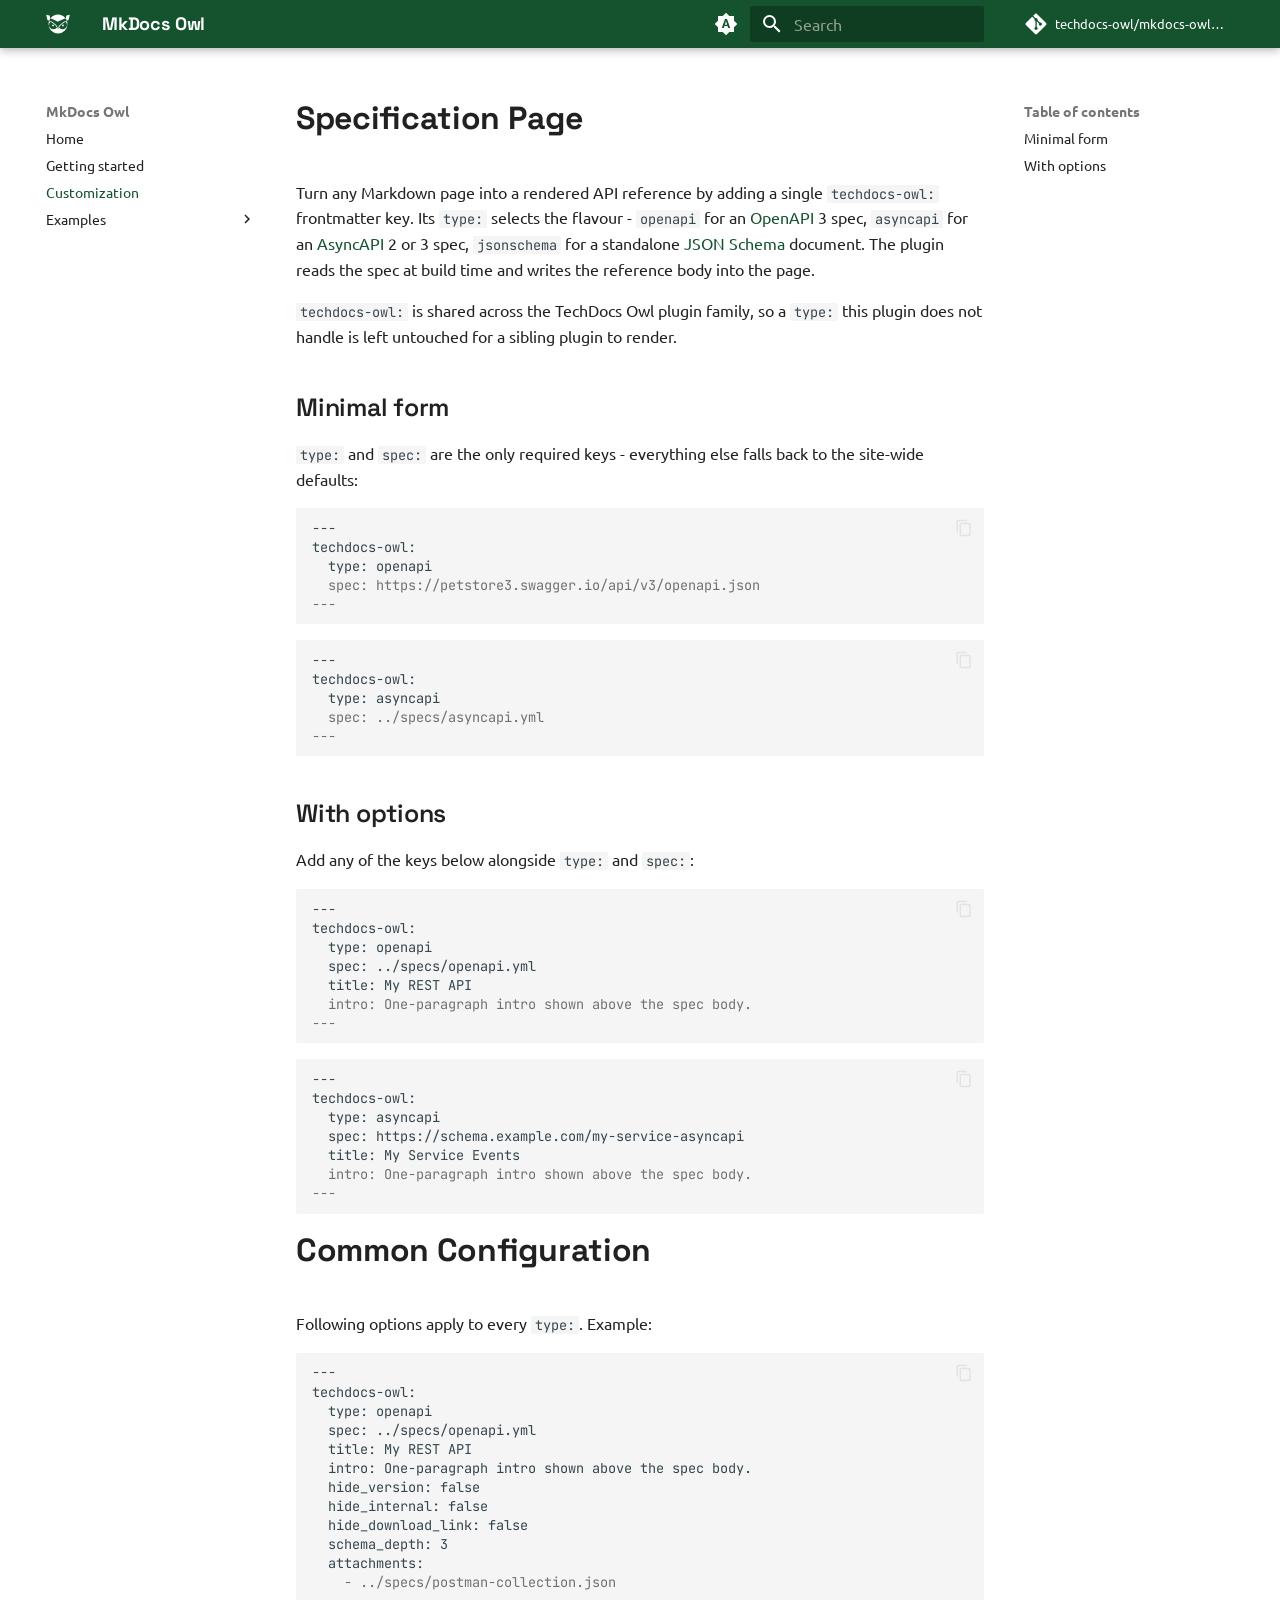
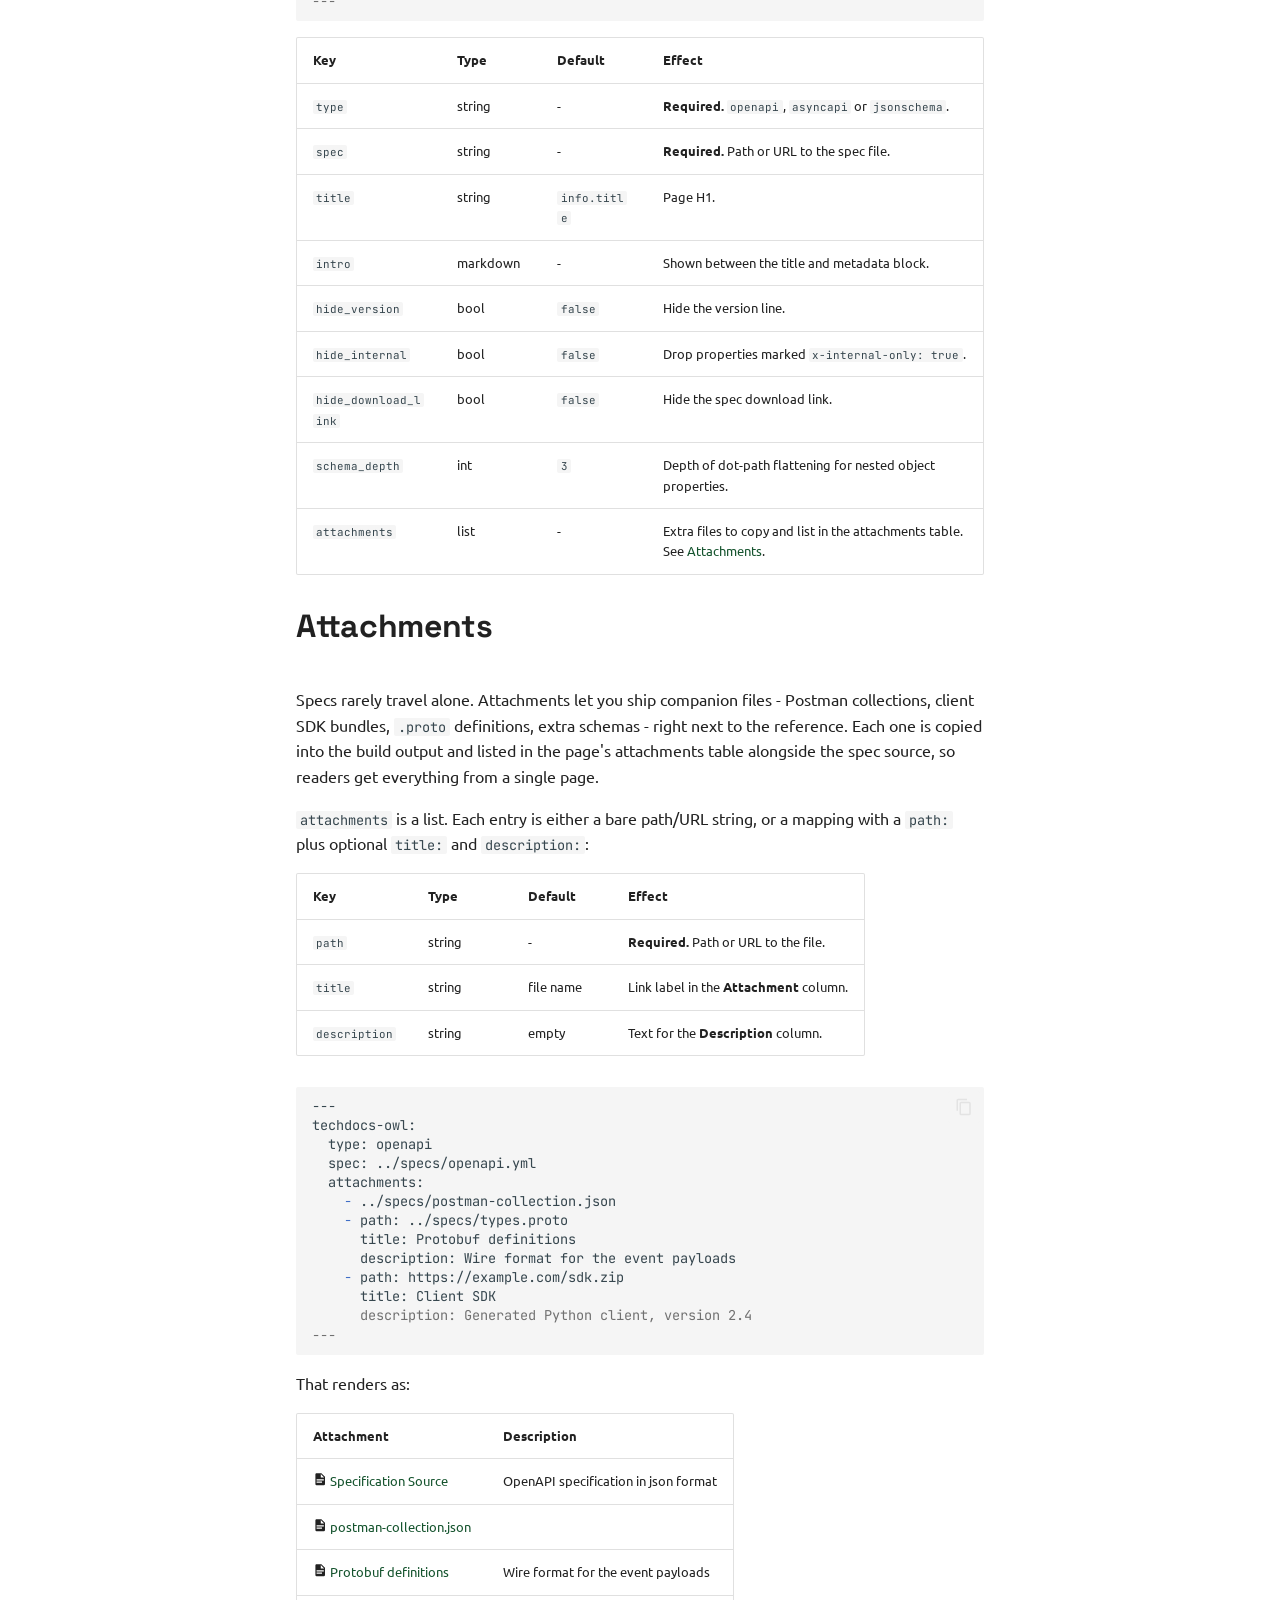
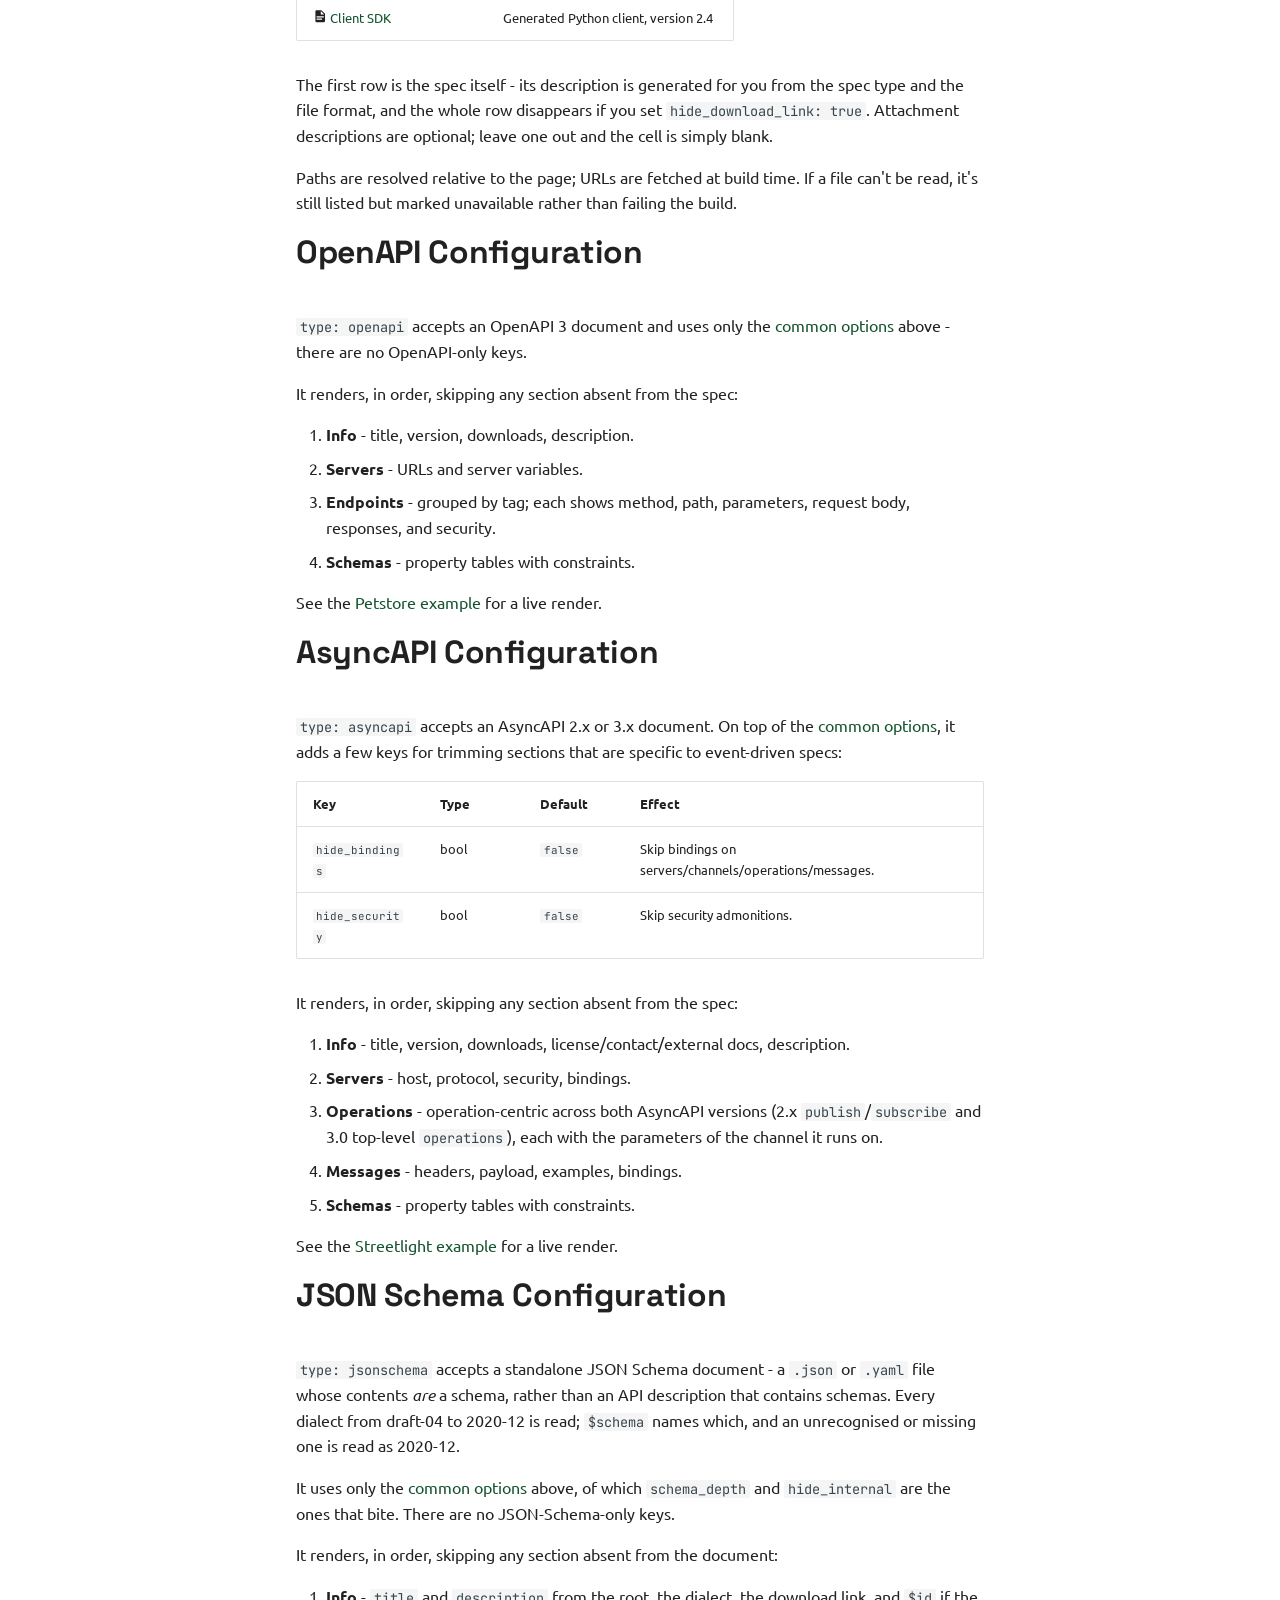
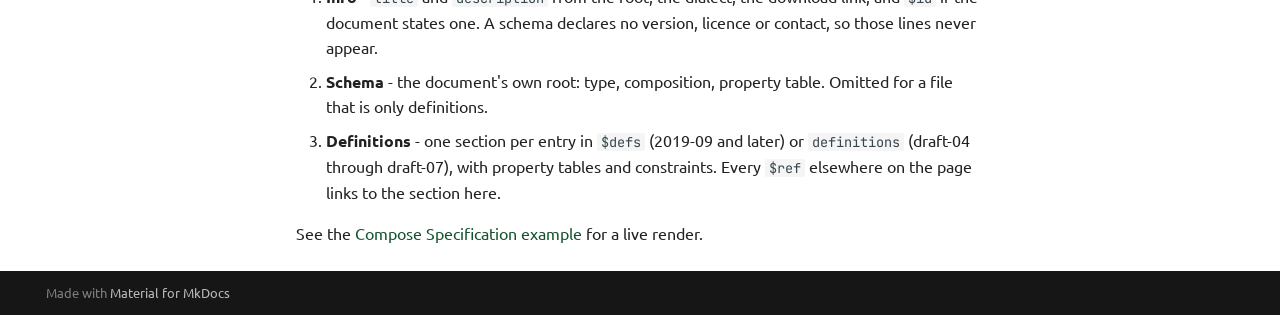
==== commit 5e929eb2: "Deployed 55a67a6 with MkDocs version: 1.6.1" ====
--- a/customization/index.html
+++ b/customization/index.html
@@ -518,6 +518,34 @@
 
               
             
+              
+                
+  
+  
+  
+  
+    <li class="md-nav__item">
+      <a href="../examples/compose-spec/" class="md-nav__link">
+        
+  
+  
+  <span class="md-ellipsis">
+    
+  
+    Compose Specification (JSON Schema)
+  
+
+    
+  </span>
+  
+  
+
+      </a>
+    </li>
+  
+
+              
+            
           </ul>
         </nav>
       
@@ -597,7 +625,8 @@
 <p>Turn any Markdown page into a rendered API reference by adding a single
 <code>techdocs-owl:</code> frontmatter key. Its <code>type:</code> selects the flavour - <code>openapi</code>
 for an <a href="https://www.openapis.org">OpenAPI</a> 3 spec, <code>asyncapi</code> for an
-<a href="https://www.asyncapi.com">AsyncAPI</a> 2 or 3 spec. The plugin reads the spec at
+<a href="https://www.asyncapi.com">AsyncAPI</a> 2 or 3 spec, <code>jsonschema</code> for a standalone
+<a href="https://json-schema.org">JSON Schema</a> document. The plugin reads the spec at
 build time and writes the reference body into the page.</p>
 <p><code>techdocs-owl:</code> is shared across the TechDocs Owl plugin family, so a <code>type:</code>
 this plugin does not handle is left untouched for a sibling plugin to render.</p>
@@ -665,7 +694,7 @@
 <td><code>type</code></td>
 <td>string</td>
 <td>-</td>
-<td><strong>Required.</strong> <code>openapi</code> or <code>asyncapi</code>.</td>
+<td><strong>Required.</strong> <code>openapi</code>, <code>asyncapi</code> or <code>jsonschema</code>.</td>
 </tr>
 <tr>
 <td><code>spec</code></td>
@@ -816,7 +845,7 @@
 </ol>
 <p>See the <a href="../examples/petstore/">Petstore example</a> for a live render.</p>
 <h1 id="asyncapi-configuration">AsyncAPI Configuration<a class="headerlink" href="#asyncapi-configuration" title="Permanent link">&para;</a></h1>
-<p><code>type: asyncapi</code> accepts an AsyncAPI 2.x or 3.0 document. On top
+<p><code>type: asyncapi</code> accepts an AsyncAPI 2.x or 3.x document. On top
 of the <a href="#common-configuration">common options</a>, it adds a few keys for
 trimming sections that are specific to event-driven specs:</p>
 <table>
@@ -834,12 +863,6 @@
 <td>bool</td>
 <td><code>false</code></td>
 <td>Skip bindings on servers/channels/operations/messages.</td>
-</tr>
-<tr>
-<td><code>hide_traits</code></td>
-<td>bool</td>
-<td><code>false</code></td>
-<td>Skip trait sections and references.</td>
 </tr>
 <tr>
 <td><code>hide_security</code></td>
@@ -854,13 +877,32 @@
 <li><strong>Info</strong> - title, version, downloads, license/contact/external docs, description.</li>
 <li><strong>Servers</strong> - host, protocol, security, bindings.</li>
 <li><strong>Operations</strong> - operation-centric across both AsyncAPI versions
-   (2.x <code>publish</code>/<code>subscribe</code> and 3.0 top-level <code>operations</code>).</li>
-<li><strong>Messages</strong> - headers, payload, traits, examples, bindings.</li>
+   (2.x <code>publish</code>/<code>subscribe</code> and 3.0 top-level <code>operations</code>), each with the
+   parameters of the channel it runs on.</li>
+<li><strong>Messages</strong> - headers, payload, examples, bindings.</li>
 <li><strong>Schemas</strong> - property tables with constraints.</li>
-<li><strong>Parameters</strong>.</li>
-<li><strong>Traits</strong> - message and operation traits.</li>
 </ol>
 <p>See the <a href="../examples/streetlight/">Streetlight example</a> for a live render.</p>
+<h1 id="json-schema-configuration">JSON Schema Configuration<a class="headerlink" href="#json-schema-configuration" title="Permanent link">&para;</a></h1>
+<p><code>type: jsonschema</code> accepts a standalone JSON Schema document - a <code>.json</code> or
+<code>.yaml</code> file whose contents <em>are</em> a schema, rather than an API description that
+contains schemas. Every dialect from draft-04 to 2020-12 is read; <code>$schema</code>
+names which, and an unrecognised or missing one is read as 2020-12.</p>
+<p>It uses only the <a href="#common-configuration">common options</a> above, of which
+<code>schema_depth</code> and <code>hide_internal</code> are the ones that bite. There are no
+JSON-Schema-only keys.</p>
+<p>It renders, in order, skipping any section absent from the document:</p>
+<ol>
+<li><strong>Info</strong> - <code>title</code> and <code>description</code> from the root, the dialect, the
+   download link, and <code>$id</code> if the document states one. A schema declares no
+   version, licence or contact, so those lines never appear.</li>
+<li><strong>Schema</strong> - the document's own root: type, composition, property table.
+   Omitted for a file that is only definitions.</li>
+<li><strong>Definitions</strong> - one section per entry in <code>$defs</code> (2019-09 and later) or
+   <code>definitions</code> (draft-04 through draft-07), with property tables and
+   constraints. Every <code>$ref</code> elsewhere on the page links to the section here.</li>
+</ol>
+<p>See the <a href="../examples/compose-spec/">Compose Specification example</a> for a live render.</p>
 
 
 
